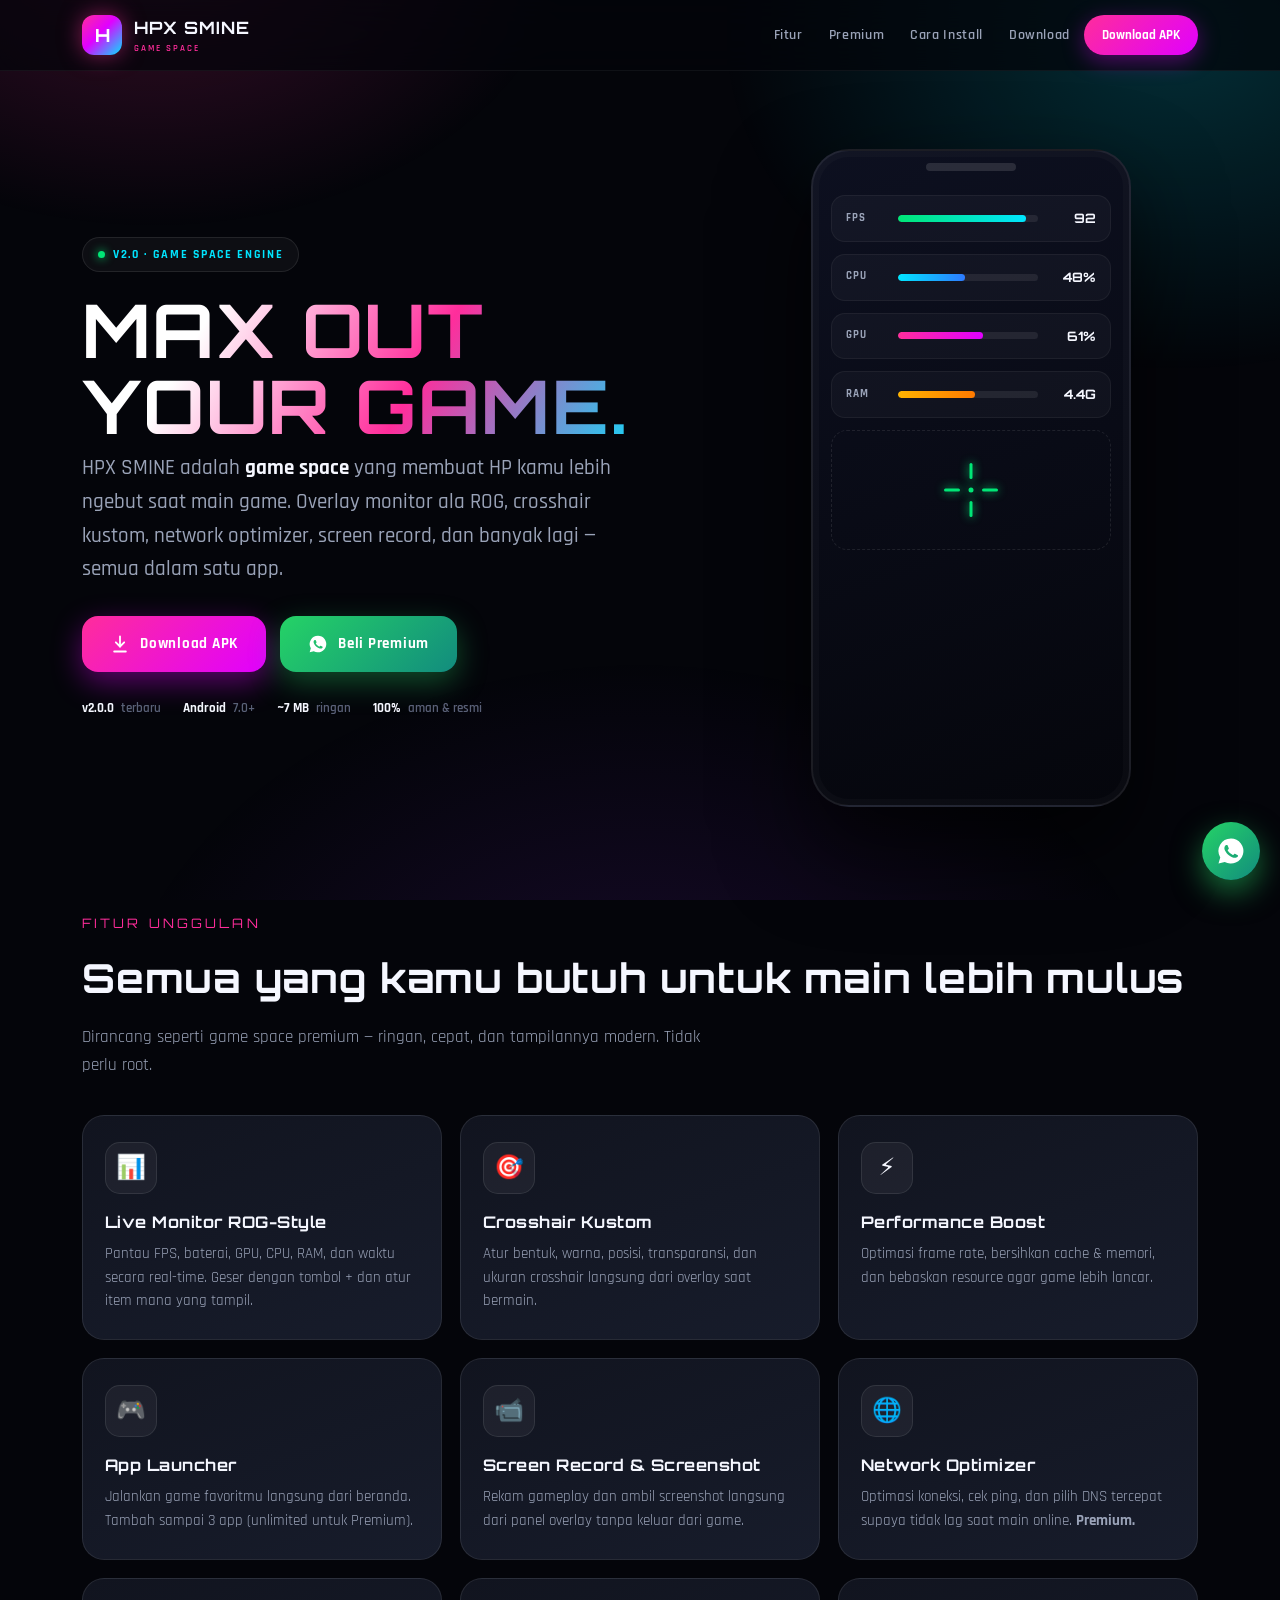
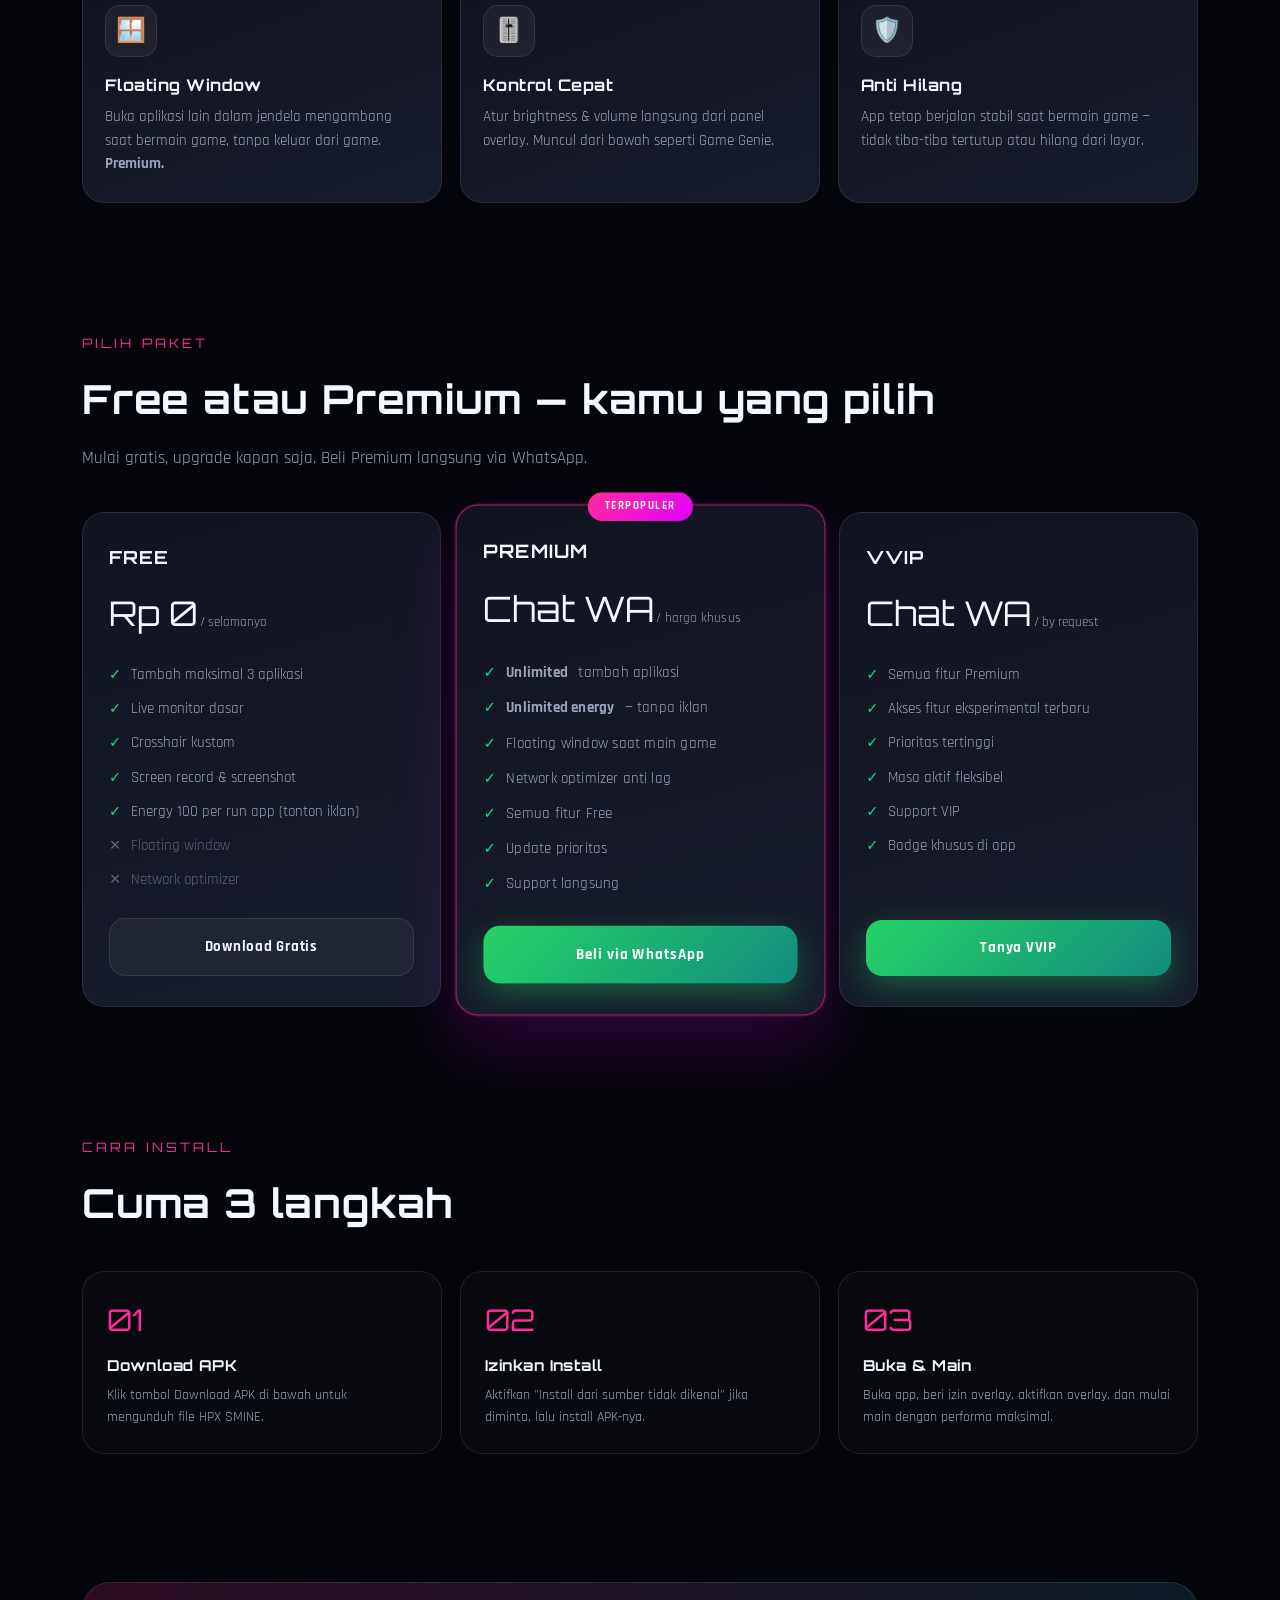
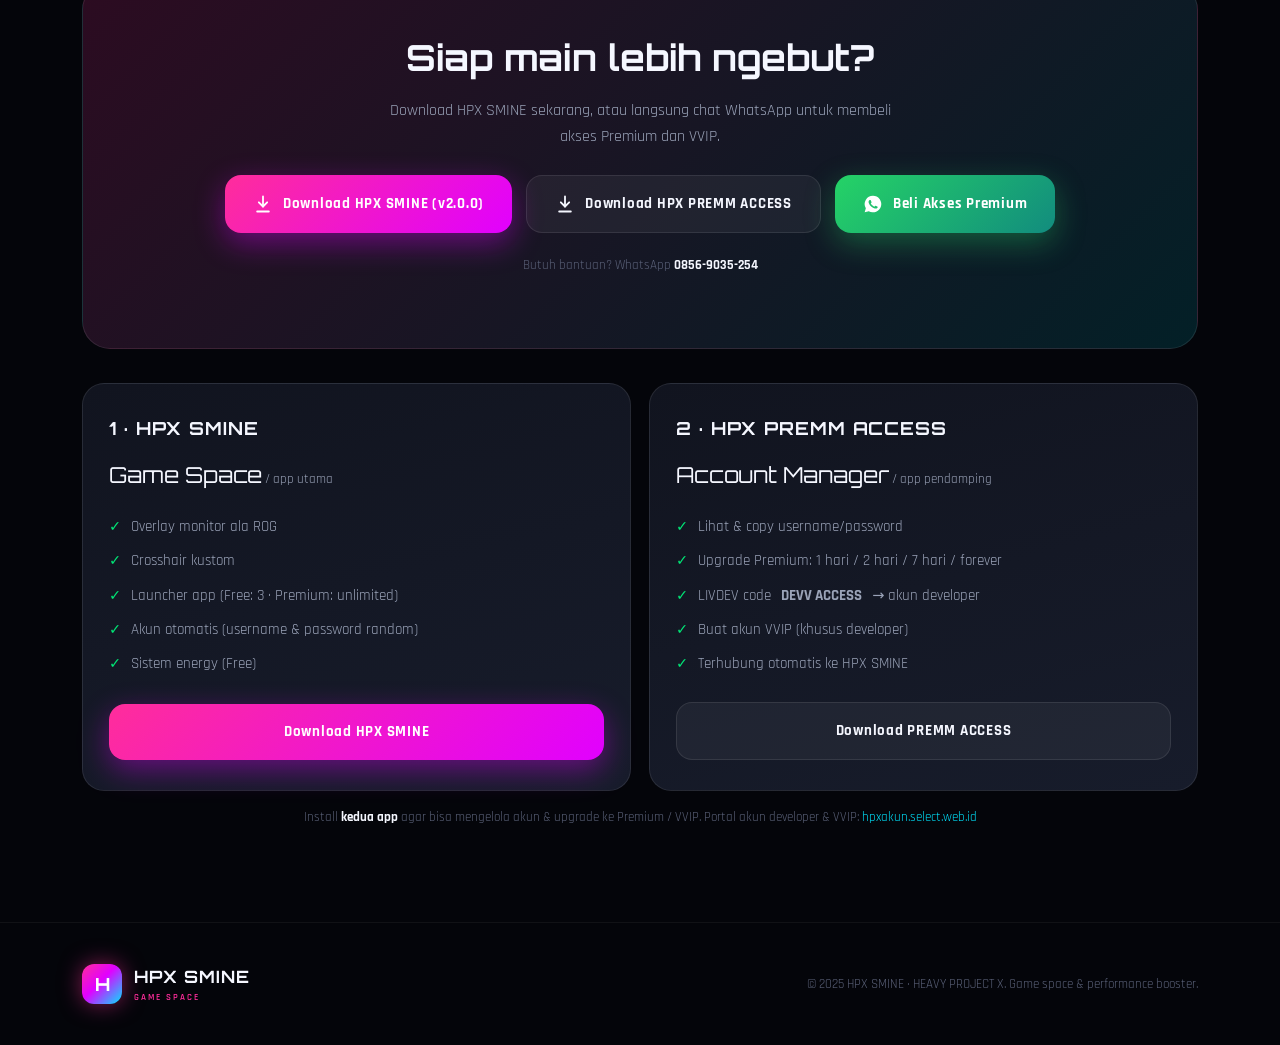
==== docs/index.html @ cde609ae "Add HPX SMINE v2.0.1 download page (docs for GitHub Pages)" ====
<!DOCTYPE html>
<html lang="id">
<head>
<meta charset="UTF-8" />
<meta name="viewport" content="width=device-width, initial-scale=1.0" />
<title>HPX SMINE — Game Space &amp; Performance Booster</title>
<meta name="description" content="HPX SMINE adalah game space untuk meningkatkan performa HP saat bermain game. Overlay monitor ROG-style, crosshair kustom, screen record, network optimizer." />
<link rel="preconnect" href="https://fonts.googleapis.com" />
<link rel="preconnect" href="https://fonts.gstatic.com" crossorigin />
<link href="https://fonts.googleapis.com/css2?family=Orbitron:wght@500;700;900&family=Rajdhani:wght@400;500;600;700&display=swap" rel="stylesheet" />
<link rel="stylesheet" href="style.css" />
<script src="https://sites.super.myninja.ai/_assets/ninja-daytona-script.js"></script>
</head>
<body>

<nav>
  <div class="nav-inner">
    <a class="brand" href="#top">
      <span class="logo">H</span>
      <span><b>HPX SMINE</b><small>GAME SPACE</small></span>
    </a>
    <div class="nav-links">
      <a href="#features">Fitur</a>
      <a href="#premium">Premium</a>
      <a href="#install">Cara Install</a>
      <a href="#download">Download</a>
    </div>
    <a class="nav-cta" href="#download">Download APK</a>
  </div>
</nav>

<header class="hero" id="top">
  <div class="wrap hero-grid">
    <div>
      <span class="pill"><span class="dot"></span> v2.0 &middot; Game Space Engine</span>
      <h1 class="title">MAX OUT<br/>YOUR GAME.</h1>
      <p class="subtitle">HPX SMINE adalah <b>game space</b> yang membuat HP kamu lebih ngebut saat main game. Overlay monitor ala ROG, crosshair kustom, network optimizer, screen record, dan banyak lagi — semua dalam satu app.</p>
      <div class="cta-row">
        <a class="btn btn-primary" href="#download">
          <svg viewBox="0 0 24 24" fill="none" stroke="currentColor" stroke-width="2.2" stroke-linecap="round" stroke-linejoin="round"><path d="M12 3v12"/><path d="m7 10 5 5 5-5"/><path d="M5 21h14"/></svg>
          Download APK
        </a>
        <a class="btn btn-wa" href="https://wa.me/628569035254?text=Halo%20saya%20mau%20beli%20akses%20Premium%20HPX%20SMINE" target="_blank" rel="noopener">
          <svg viewBox="0 0 24 24" fill="currentColor"><path d="M12 2a10 10 0 0 0-8.6 15.1L2 22l5-1.3A10 10 0 1 0 12 2Zm5.6 14.2c-.2.6-1.3 1.2-1.8 1.2-.5.1-1.1.1-1.7-.1-.4-.1-.9-.3-1.6-.6-2.8-1.2-4.6-4-4.7-4.2-.1-.2-1.1-1.5-1.1-2.8 0-1.3.7-2 .9-2.2.2-.3.5-.3.7-.3h.5c.2 0 .4 0 .6.5l.8 2c.1.2.1.3 0 .5l-.4.5-.3.3c-.1.1-.2.3-.1.5.2.3.8 1.3 1.7 2.1 1.2 1 2.1 1.4 2.4 1.5.2.1.4.1.5-.1l.6-.7c.2-.2.3-.2.5-.1l2 .9c.2.1.4.2.4.3.1.2.1.7-.1 1.3Z"/></svg>
          Beli Premium
        </a>
      </div>
      <div class="meta-row">
        <span><span class="k">v2.0.0</span> terbaru</span>
        <span><span class="k">Android</span> 7.0+</span>
        <span><span class="k">~7 MB</span> ringan</span>
        <span><span class="k">100%</span> aman &amp; resmi</span>
      </div>
    </div>

    <div class="phone">
      <div class="phone-screen">
        <div class="hud"><span class="lbl">FPS</span><span class="bar"><i style="width:92%;background:linear-gradient(90deg,#00e676,#00e5ff)"></i></span><span class="val">92</span></div>
        <div class="hud"><span class="lbl">CPU</span><span class="bar"><i style="width:48%;background:linear-gradient(90deg,#00e5ff,#2e7bff)"></i></span><span class="val">48%</span></div>
        <div class="hud"><span class="lbl">GPU</span><span class="bar"><i style="width:61%;background:linear-gradient(90deg,#ff2d9b,#e100ff)"></i></span><span class="val">61%</span></div>
        <div class="hud"><span class="lbl">RAM</span><span class="bar"><i style="width:55%;background:linear-gradient(90deg,#ffb300,#ff7a00)"></i></span><span class="val">4.4G</span></div>
        <div class="crosshair-box">
          <div class="crosshair">
            <span class="t"></span><span class="b"></span><span class="l"></span><span class="r"></span><span class="c"></span>
          </div>
        </div>
      </div>
    </div>
  </div>
</header>

<section id="features">
  <div class="wrap">
    <span class="eyebrow">Fitur Unggulan</span>
    <h2 class="head">Semua yang kamu butuh untuk main lebih mulus</h2>
    <p class="lead">Dirancang seperti game space premium — ringan, cepat, dan tampilannya modern. Tidak perlu root.</p>

    <div class="grid cols-3">
      <div class="card"><div class="ic">📊</div><h3>Live Monitor ROG-Style</h3><p>Pantau FPS, baterai, GPU, CPU, RAM, dan waktu secara real-time. Geser dengan tombol + dan atur item mana yang tampil.</p></div>
      <div class="card"><div class="ic">🎯</div><h3>Crosshair Kustom</h3><p>Atur bentuk, warna, posisi, transparansi, dan ukuran crosshair langsung dari overlay saat bermain.</p></div>
      <div class="card"><div class="ic">⚡</div><h3>Performance Boost</h3><p>Optimasi frame rate, bersihkan cache &amp; memori, dan bebaskan resource agar game lebih lancar.</p></div>
      <div class="card"><div class="ic">🎮</div><h3>App Launcher</h3><p>Jalankan game favoritmu langsung dari beranda. Tambah sampai 3 app (unlimited untuk Premium).</p></div>
      <div class="card"><div class="ic">📹</div><h3>Screen Record &amp; Screenshot</h3><p>Rekam gameplay dan ambil screenshot langsung dari panel overlay tanpa keluar dari game.</p></div>
      <div class="card"><div class="ic">🌐</div><h3>Network Optimizer</h3><p>Optimasi koneksi, cek ping, dan pilih DNS tercepat supaya tidak lag saat main online. <b>Premium.</b></p></div>
      <div class="card"><div class="ic">🪟</div><h3>Floating Window</h3><p>Buka aplikasi lain dalam jendela mengambang saat bermain game, tanpa keluar dari game. <b>Premium.</b></p></div>
      <div class="card"><div class="ic">🎚️</div><h3>Kontrol Cepat</h3><p>Atur brightness &amp; volume langsung dari panel overlay. Muncul dari bawah seperti Game Genie.</p></div>
      <div class="card"><div class="ic">🛡️</div><h3>Anti Hilang</h3><p>App tetap berjalan stabil saat bermain game — tidak tiba-tiba tertutup atau hilang dari layar.</p></div>
    </div>
  </div>
</section>

<section id="premium">
  <div class="wrap">
    <span class="eyebrow">Pilih Paket</span>
    <h2 class="head">Free atau Premium — kamu yang pilih</h2>
    <p class="lead">Mulai gratis, upgrade kapan saja. Beli Premium langsung via WhatsApp.</p>

    <div class="price-wrap">
      <div class="plan">
        <h3>FREE</h3>
        <div class="price">Rp 0<small> / selamanya</small></div>
        <ul>
          <li>Tambah maksimal 3 aplikasi</li>
          <li>Live monitor dasar</li>
          <li>Crosshair kustom</li>
          <li>Screen record &amp; screenshot</li>
          <li>Energy 100 per run app (tonton iklan)</li>
          <li class="no">Floating window</li>
          <li class="no">Network optimizer</li>
        </ul>
        <a class="btn btn-ghost" href="#download">Download Gratis</a>
      </div>

      <div class="plan featured">
        <span class="tag">Terpopuler</span>
        <h3>PREMIUM</h3>
        <div class="price">Chat WA<small> / harga khusus</small></div>
        <ul>
          <li><b>Unlimited</b> tambah aplikasi</li>
          <li><b>Unlimited energy</b> — tanpa iklan</li>
          <li>Floating window saat main game</li>
          <li>Network optimizer anti lag</li>
          <li>Semua fitur Free</li>
          <li>Update prioritas</li>
          <li>Support langsung</li>
        </ul>
        <a class="btn btn-wa" href="https://wa.me/628569035254?text=Halo%20saya%20mau%20beli%20akses%20Premium%20HPX%20SMINE" target="_blank" rel="noopener">Beli via WhatsApp</a>
      </div>

      <div class="plan">
        <h3>VVIP</h3>
        <div class="price">Chat WA<small> / by request</small></div>
        <ul>
          <li>Semua fitur Premium</li>
          <li>Akses fitur eksperimental terbaru</li>
          <li>Prioritas tertinggi</li>
          <li>Masa aktif fleksibel</li>
          <li>Support VIP</li>
          <li>Badge khusus di app</li>
        </ul>
        <a class="btn btn-wa" href="https://wa.me/628569035254?text=Halo%20saya%20mau%20tanya%20paket%20VVIP%20HPX%20SMINE" target="_blank" rel="noopener">Tanya VVIP</a>
      </div>
    </div>
  </div>
</section>

<section id="install">
  <div class="wrap">
    <span class="eyebrow">Cara Install</span>
    <h2 class="head">Cuma 3 langkah</h2>
    <div class="steps">
      <div class="step"><div class="n">01</div><h4>Download APK</h4><p>Klik tombol Download APK di bawah untuk mengunduh file HPX SMINE.</p></div>
      <div class="step"><div class="n">02</div><h4>Izinkan Install</h4><p>Aktifkan "Install dari sumber tidak dikenal" jika diminta, lalu install APK-nya.</p></div>
      <div class="step"><div class="n">03</div><h4>Buka &amp; Main</h4><p>Buka app, beri izin overlay, aktifkan overlay, dan mulai main dengan performa maksimal.</p></div>
    </div>
  </div>
</section>

<section id="download">
  <div class="wrap">
    <div class="band">
      <h2>Siap main lebih ngebut?</h2>
      <p>Download HPX SMINE sekarang, atau langsung chat WhatsApp untuk membeli akses Premium dan VVIP.</p>
      <div class="cta-row">
        <a class="btn btn-primary" href="HPX-SMINE-v2.0.0.apk" download>
          <svg viewBox="0 0 24 24" fill="none" stroke="currentColor" stroke-width="2.2" stroke-linecap="round" stroke-linejoin="round"><path d="M12 3v12"/><path d="m7 10 5 5 5-5"/><path d="M5 21h14"/></svg>
          Download HPX SMINE (v2.0.0)
        </a>
        <a class="btn btn-ghost" href="HPX-PREMM-ACCESS-v2.0.0.apk" download>
          <svg viewBox="0 0 24 24" fill="none" stroke="currentColor" stroke-width="2.2" stroke-linecap="round" stroke-linejoin="round"><path d="M12 3v12"/><path d="m7 10 5 5 5-5"/><path d="M5 21h14"/></svg>
          Download HPX PREMM ACCESS
        </a>
        <a class="btn btn-wa" href="https://wa.me/628569035254?text=Halo%20saya%20mau%20beli%20akses%20Premium%20HPX%20SMINE" target="_blank" rel="noopener">
          <svg viewBox="0 0 24 24" fill="currentColor"><path d="M12 2a10 10 0 0 0-8.6 15.1L2 22l5-1.3A10 10 0 1 0 12 2Zm5.6 14.2c-.2.6-1.3 1.2-1.8 1.2-.5.1-1.1.1-1.7-.1-.4-.1-.9-.3-1.6-.6-2.8-1.2-4.6-4-4.7-4.2-.1-.2-1.1-1.5-1.1-2.8 0-1.3.7-2 .9-2.2.2-.3.5-.3.7-.3h.5c.2 0 .4 0 .6.5l.8 2c.1.2.1.3 0 .5l-.4.5-.3.3c-.1.1-.2.3-.1.5.2.3.8 1.3 1.7 2.1 1.2 1 2.1 1.4 2.4 1.5.2.1.4.1.5-.1l.6-.7c.2-.2.3-.2.5-.1l2 .9c.2.1.4.2.4.3.1.2.1.7-.1 1.3Z"/></svg>
          Beli Akses Premium
        </a>
      </div>
      <p style="margin-top:22px;font-size:13px;color:var(--dim)">Butuh bantuan? WhatsApp <b style="color:var(--text)">0856-9035-254</b></p>
    </div>

    <!-- Dua app system -->
    <div class="duo" style="margin-top:34px;display:grid;grid-template-columns:1fr 1fr;gap:18px">
      <div class="plan">
        <h3>1 &middot; HPX SMINE</h3>
        <div class="price" style="font-size:22px">Game Space<small> / app utama</small></div>
        <ul>
          <li>Overlay monitor ala ROG</li>
          <li>Crosshair kustom</li>
          <li>Launcher app (Free: 3 &middot; Premium: unlimited)</li>
          <li>Akun otomatis (username &amp; password random)</li>
          <li>Sistem energy (Free)</li>
        </ul>
        <a class="btn btn-primary" href="HPX-SMINE-v2.0.0.apk" download>Download HPX SMINE</a>
      </div>
      <div class="plan">
        <h3>2 &middot; HPX PREMM ACCESS</h3>
        <div class="price" style="font-size:22px">Account Manager<small> / app pendamping</small></div>
        <ul>
          <li>Lihat &amp; copy username/password</li>
          <li>Upgrade Premium: 1 hari / 2 hari / 7 hari / forever</li>
          <li>LIVDEV code <b>DEVV ACCESS</b> &rarr; akun developer</li>
          <li>Buat akun VVIP (khusus developer)</li>
          <li>Terhubung otomatis ke HPX SMINE</li>
        </ul>
        <a class="btn btn-ghost" href="HPX-PREMM-ACCESS-v2.0.0.apk" download>Download PREMM ACCESS</a>
      </div>
    </div>
    <p style="margin-top:16px;font-size:13px;color:var(--dim);text-align:center">Install <b style="color:var(--text)">kedua app</b> agar bisa mengelola akun &amp; upgrade ke Premium / VVIP. Portal akun developer &amp; VVIP: <a href="https://hpxakun.select.web.id" style="color:var(--cyan)">hpxakun.select.web.id</a></p>
  </div>
</section>

<footer>
  <div class="wrap foot-inner">
    <a class="brand" href="#top"><span class="logo">H</span><span><b>HPX SMINE</b><small>GAME SPACE</small></span></a>
    <p>&copy; 2025 HPX SMINE &middot; HEAVY PROJECT X. Game space &amp; performance booster.</p>
  </div>
</footer>

<a class="wa-float" href="https://wa.me/628569035254?text=Halo%20saya%20mau%20beli%20akses%20Premium%20HPX%20SMINE" target="_blank" rel="noopener" aria-label="WhatsApp">
  <svg viewBox="0 0 24 24"><path d="M12 2a10 10 0 0 0-8.6 15.1L2 22l5-1.3A10 10 0 1 0 12 2Zm5.6 14.2c-.2.6-1.3 1.2-1.8 1.2-.5.1-1.1.1-1.7-.1-.4-.1-.9-.3-1.6-.6-2.8-1.2-4.6-4-4.7-4.2-.1-.2-1.1-1.5-1.1-2.8 0-1.3.7-2 .9-2.2.2-.3.5-.3.7-.3h.5c.2 0 .4 0 .6.5l.8 2c.1.2.1.3 0 .5l-.4.5-.3.3c-.1.1-.2.3-.1.5.2.3.8 1.3 1.7 2.1 1.2 1 2.1 1.4 2.4 1.5.2.1.4.1.5-.1l.6-.7c.2-.2.3-.2.5-.1l2 .9c.2.1.4.2.4.3.1.2.1.7-.1 1.3Z"/></svg>
</a>

</body>
</html>
---- docs/style.css ----
:root {
  --bg: #04050a;
  --bg-2: #0a0c14;
  --card: #11141f;
  --card-2: #171c2b;
  --stroke: rgba(255, 255, 255, 0.09);
  --stroke-soft: rgba(255, 255, 255, 0.05);
  --pink: #ff2d9b;
  --magenta: #e100ff;
  --cyan: #00e5ff;
  --blue: #2e7bff;
  --green: #00e676;
  --amber: #ffb300;
  --text: #f5f7ff;
  --muted: #9aa3b8;
  --dim: #5a6178;
  --radius: 22px;
  --maxw: 1160px;
  --font-display: "Orbitron", "Rajdhani", system-ui, sans-serif;
  --font-body: "Rajdhani", system-ui, -apple-system, "Segoe UI", sans-serif;
}

* { margin: 0; padding: 0; box-sizing: border-box; }

html { scroll-behavior: smooth; }

body {
  font-family: var(--font-body);
  background: var(--bg);
  color: var(--text);
  line-height: 1.6;
  overflow-x: hidden;
  -webkit-font-smoothing: antialiased;
}

body::before {
  content: "";
  position: fixed;
  inset: 0;
  background:
    radial-gradient(700px 500px at 12% -8%, rgba(255, 45, 155, 0.22), transparent 60%),
    radial-gradient(760px 560px at 92% 4%, rgba(0, 229, 255, 0.18), transparent 60%),
    radial-gradient(900px 700px at 50% 120%, rgba(138, 43, 226, 0.16), transparent 60%);
  pointer-events: none;
  z-index: 0;
}

a { color: inherit; text-decoration: none; }

.wrap { max-width: var(--maxw); margin: 0 auto; padding: 0 22px; position: relative; z-index: 2; }

/* ---------- Nav ---------- */
nav {
  position: sticky;
  top: 0;
  z-index: 50;
  backdrop-filter: blur(18px);
  background: rgba(4, 5, 10, 0.72);
  border-bottom: 1px solid var(--stroke-soft);
}
.nav-inner {
  max-width: var(--maxw);
  margin: 0 auto;
  padding: 14px 22px;
  display: flex;
  align-items: center;
  gap: 14px;
}
.brand { display: flex; align-items: center; gap: 12px; font-family: var(--font-display); }
.brand .logo {
  width: 40px; height: 40px; border-radius: 12px;
  background: linear-gradient(135deg, var(--pink), var(--magenta) 45%, var(--cyan));
  display: grid; place-items: center;
  font-size: 18px; font-weight: 800; color: #fff;
  box-shadow: 0 0 22px rgba(255, 45, 155, 0.5);
}
.brand b { font-size: 17px; letter-spacing: 0.06em; }
.brand small { display: block; font-size: 9px; letter-spacing: 0.22em; color: var(--pink); font-family: var(--font-body); font-weight: 600; }
.nav-links { margin-left: auto; display: flex; gap: 26px; font-weight: 600; letter-spacing: 0.04em; }
.nav-links a { color: var(--muted); font-size: 14px; transition: color .2s; }
.nav-links a:hover { color: var(--text); }
.nav-cta {
  padding: 10px 18px; border-radius: 999px; font-weight: 700; font-size: 13px;
  background: linear-gradient(135deg, var(--pink), var(--magenta));
  color: #fff; box-shadow: 0 6px 22px rgba(225, 0, 255, 0.35);
  transition: transform .2s, box-shadow .2s;
}
.nav-cta:hover { transform: translateY(-2px); box-shadow: 0 10px 28px rgba(225, 0, 255, 0.5); }

/* ---------- Hero ---------- */
.hero { padding: 78px 0 40px; position: relative; }
.hero-grid { display: grid; grid-template-columns: 1.15fr 0.85fr; gap: 46px; align-items: center; }
.pill {
  display: inline-flex; align-items: center; gap: 8px;
  padding: 7px 15px; border-radius: 999px; font-size: 12px; font-weight: 700;
  letter-spacing: 0.14em; text-transform: uppercase;
  border: 1px solid var(--stroke); background: rgba(255,255,255,0.04);
  color: var(--cyan);
}
.pill .dot { width: 7px; height: 7px; border-radius: 50%; background: var(--green); box-shadow: 0 0 10px var(--green); animation: pulse 1.6s infinite; }
@keyframes pulse { 0%,100%{opacity:1} 50%{opacity:.35} }

h1.title {
  font-family: var(--font-display);
  font-size: clamp(40px, 6.4vw, 74px);
  line-height: 1.02;
  letter-spacing: 0.02em;
  margin: 20px 0 8px;
  background: linear-gradient(120deg, #fff 20%, var(--pink) 55%, var(--cyan) 95%);
  -webkit-background-clip: text; background-clip: text; -webkit-text-fill-color: transparent;
}
.subtitle { font-size: clamp(17px, 2.2vw, 21px); color: var(--muted); max-width: 560px; margin-bottom: 30px; font-weight: 500; }
.subtitle b { color: var(--text); font-weight: 700; }

.cta-row { display: flex; flex-wrap: wrap; gap: 14px; }
.btn {
  display: inline-flex; align-items: center; gap: 10px;
  padding: 16px 28px; border-radius: 16px; font-weight: 800; font-size: 15px;
  letter-spacing: 0.05em; cursor: pointer; border: none; font-family: var(--font-body);
  transition: transform .18s, box-shadow .18s, filter .18s;
}
.btn svg { width: 20px; height: 20px; }
.btn-primary {
  background: linear-gradient(135deg, var(--pink), var(--magenta));
  color: #fff; box-shadow: 0 10px 30px rgba(225, 0, 255, 0.4);
}
.btn-primary:hover { transform: translateY(-3px); box-shadow: 0 16px 40px rgba(225, 0, 255, 0.55); }
.btn-wa {
  background: linear-gradient(135deg, #25d366, #128c7e);
  color: #fff; box-shadow: 0 10px 30px rgba(37, 211, 102, 0.35);
}
.btn-wa:hover { transform: translateY(-3px); box-shadow: 0 16px 40px rgba(37, 211, 102, 0.5); }
.btn-ghost { background: rgba(255,255,255,0.05); color: var(--text); border: 1px solid var(--stroke); }
.btn-ghost:hover { background: rgba(255,255,255,0.09); transform: translateY(-3px); }

.meta-row { display: flex; flex-wrap: wrap; gap: 22px; margin-top: 26px; color: var(--dim); font-size: 13px; font-weight: 600; }
.meta-row span { display: inline-flex; align-items: center; gap: 7px; }
.meta-row .k { color: var(--text); font-weight: 800; }

/* Phone mock */
.phone {
  width: 100%; max-width: 320px; margin: 0 auto; aspect-ratio: 9 / 18.5;
  border-radius: 38px; border: 2px solid var(--stroke);
  background: linear-gradient(160deg, #0d1020, #05060c);
  box-shadow: 0 40px 90px rgba(0,0,0,0.7), inset 0 0 0 6px rgba(255,255,255,0.02);
  padding: 18px; position: relative; overflow: hidden;
  animation: float 6s ease-in-out infinite;
}
@keyframes float { 0%,100%{transform:translateY(0)} 50%{transform:translateY(-14px)} }
.phone::before {
  content: ""; position: absolute; top: 12px; left: 50%; transform: translateX(-50%);
  width: 90px; height: 8px; border-radius: 999px; background: rgba(255,255,255,0.12);
}
.phone-screen { margin-top: 26px; display: flex; flex-direction: column; gap: 12px; }
.hud {
  border-radius: 14px; padding: 12px 14px; border: 1px solid var(--stroke-soft);
  background: rgba(255,255,255,0.03); display: flex; align-items: center; gap: 10px;
}
.hud .bar { flex: 1; height: 7px; border-radius: 999px; background: rgba(255,255,255,0.08); overflow: hidden; }
.hud .bar i { display: block; height: 100%; border-radius: 999px; }
.hud .lbl { font-size: 11px; letter-spacing: 0.12em; font-weight: 700; color: var(--muted); width: 42px; }
.hud .val { font-family: var(--font-display); font-size: 13px; font-weight: 700; width: 48px; text-align: right; }
.crosshair-box { flex: 1; border-radius: 16px; border: 1px dashed var(--stroke); display: grid; place-items: center; min-height: 120px; position: relative; }
.crosshair { width: 54px; height: 54px; position: relative; }
.crosshair span { position: absolute; background: var(--green); box-shadow: 0 0 10px var(--green); border-radius: 2px; }
.crosshair .t { width: 3px; height: 16px; top: 0; left: 50%; transform: translateX(-50%); }
.crosshair .b { width: 3px; height: 16px; bottom: 0; left: 50%; transform: translateX(-50%); }
.crosshair .l { height: 3px; width: 16px; left: 0; top: 50%; transform: translateY(-50%); }
.crosshair .r { height: 3px; width: 16px; right: 0; top: 50%; transform: translateY(-50%); }
.crosshair .c { width: 5px; height: 5px; border-radius: 50%; top: 50%; left: 50%; transform: translate(-50%,-50%); }

/* ---------- Sections ---------- */
section { padding: 64px 0; position: relative; }
.eyebrow { font-family: var(--font-display); font-size: 13px; letter-spacing: 0.24em; text-transform: uppercase; color: var(--pink); }
h2.head { font-family: var(--font-display); font-size: clamp(26px, 3.6vw, 40px); margin: 10px 0 14px; letter-spacing: 0.02em; }
.lead { color: var(--muted); max-width: 640px; font-size: 17px; }

.grid { display: grid; gap: 18px; margin-top: 36px; }
.grid.cols-3 { grid-template-columns: repeat(3, 1fr); }
.grid.cols-4 { grid-template-columns: repeat(4, 1fr); }

.card {
  background: linear-gradient(160deg, var(--card), var(--card-2));
  border: 1px solid var(--stroke); border-radius: var(--radius);
  padding: 26px 22px; transition: transform .22s, border-color .22s, box-shadow .22s;
  position: relative; overflow: hidden;
}
.card:hover { transform: translateY(-6px); border-color: rgba(255,45,155,0.4); box-shadow: 0 24px 50px rgba(0,0,0,0.5); }
.card .ic {
  width: 52px; height: 52px; border-radius: 15px; display: grid; place-items: center; margin-bottom: 16px;
  background: rgba(255,255,255,0.05); border: 1px solid var(--stroke); font-size: 24px;
}
.card h3 { font-family: var(--font-display); font-size: 16px; letter-spacing: 0.03em; margin-bottom: 8px; }
.card p { color: var(--muted); font-size: 14.5px; }

/* ---------- Pricing ---------- */
.price-wrap { display: grid; grid-template-columns: repeat(3, 1fr); gap: 20px; margin-top: 40px; }
.plan {
  border-radius: var(--radius); padding: 30px 26px; border: 1px solid var(--stroke);
  background: linear-gradient(165deg, var(--card), var(--card-2)); position: relative;
  display: flex; flex-direction: column;
}
.plan.featured {
  border-color: rgba(255,45,155,0.55);
  box-shadow: 0 0 0 1px rgba(255,45,155,0.25), 0 30px 60px rgba(225,0,255,0.18);
  transform: scale(1.03);
}
.plan .tag {
  position: absolute; top: -13px; left: 50%; transform: translateX(-50%);
  padding: 5px 16px; border-radius: 999px; font-size: 11px; font-weight: 800; letter-spacing: 0.12em;
  background: linear-gradient(135deg, var(--pink), var(--magenta)); color: #fff; text-transform: uppercase;
}
.plan h3 { font-family: var(--font-display); font-size: 18px; letter-spacing: 0.05em; }
.plan .price { font-family: var(--font-display); font-size: 34px; margin: 14px 0 4px; }
.plan .price small { font-size: 13px; color: var(--muted); font-family: var(--font-body); }
.plan ul { list-style: none; margin: 20px 0 26px; display: flex; flex-direction: column; gap: 11px; }
.plan li { display: flex; gap: 10px; align-items: flex-start; font-size: 14.5px; color: var(--muted); }
.plan li::before { content: "✓"; color: var(--green); font-weight: 800; }
.plan li.no { color: var(--dim); }
.plan li.no::before { content: "✕"; color: var(--dim); }
.plan .btn { width: 100%; justify-content: center; margin-top: auto; }

/* ---------- Steps ---------- */
.steps { display: grid; grid-template-columns: repeat(3, 1fr); gap: 18px; margin-top: 36px; }
.step { padding: 24px; border-radius: var(--radius); border: 1px solid var(--stroke); background: rgba(255,255,255,0.02); }
.step .n { font-family: var(--font-display); font-size: 30px; color: var(--pink); }
.step h4 { font-family: var(--font-display); font-size: 15px; margin: 10px 0 6px; letter-spacing: 0.03em; }
.step p { color: var(--muted); font-size: 14px; }

/* ---------- Download band ---------- */
.band {
  border-radius: 28px; padding: 46px 40px; text-align: center;
  background: linear-gradient(135deg, rgba(255,45,155,0.16), rgba(0,229,255,0.12));
  border: 1px solid var(--stroke);
}
.band h2 { font-family: var(--font-display); font-size: clamp(24px, 3.4vw, 36px); }
.band p { color: var(--muted); margin: 12px auto 26px; max-width: 520px; }
.band .cta-row { justify-content: center; }

/* ---------- Footer ---------- */
footer { border-top: 1px solid var(--stroke-soft); padding: 40px 0; margin-top: 30px; }
.foot-inner { display: flex; flex-wrap: wrap; gap: 20px; align-items: center; justify-content: space-between; }
footer p { color: var(--dim); font-size: 13px; }
.wa-float {
  position: fixed; right: 20px; bottom: 20px; z-index: 60;
  width: 58px; height: 58px; border-radius: 50%;
  background: linear-gradient(135deg, #25d366, #128c7e);
  display: grid; place-items: center; box-shadow: 0 12px 30px rgba(37,211,102,0.5);
  animation: float 5s ease-in-out infinite;
}
.wa-float svg { width: 30px; height: 30px; fill: #fff; }

@media (max-width: 940px) {
  .hero-grid { grid-template-columns: 1fr; }
  .phone { display: none; }
  .grid.cols-3, .grid.cols-4, .price-wrap, .steps { grid-template-columns: 1fr 1fr; }
  .nav-links { display: none; }
}
@media (max-width: 600px) {
  .grid.cols-3, .grid.cols-4, .price-wrap, .steps { grid-template-columns: 1fr; }
  .plan.featured { transform: none; }
  .band { padding: 34px 22px; }
}
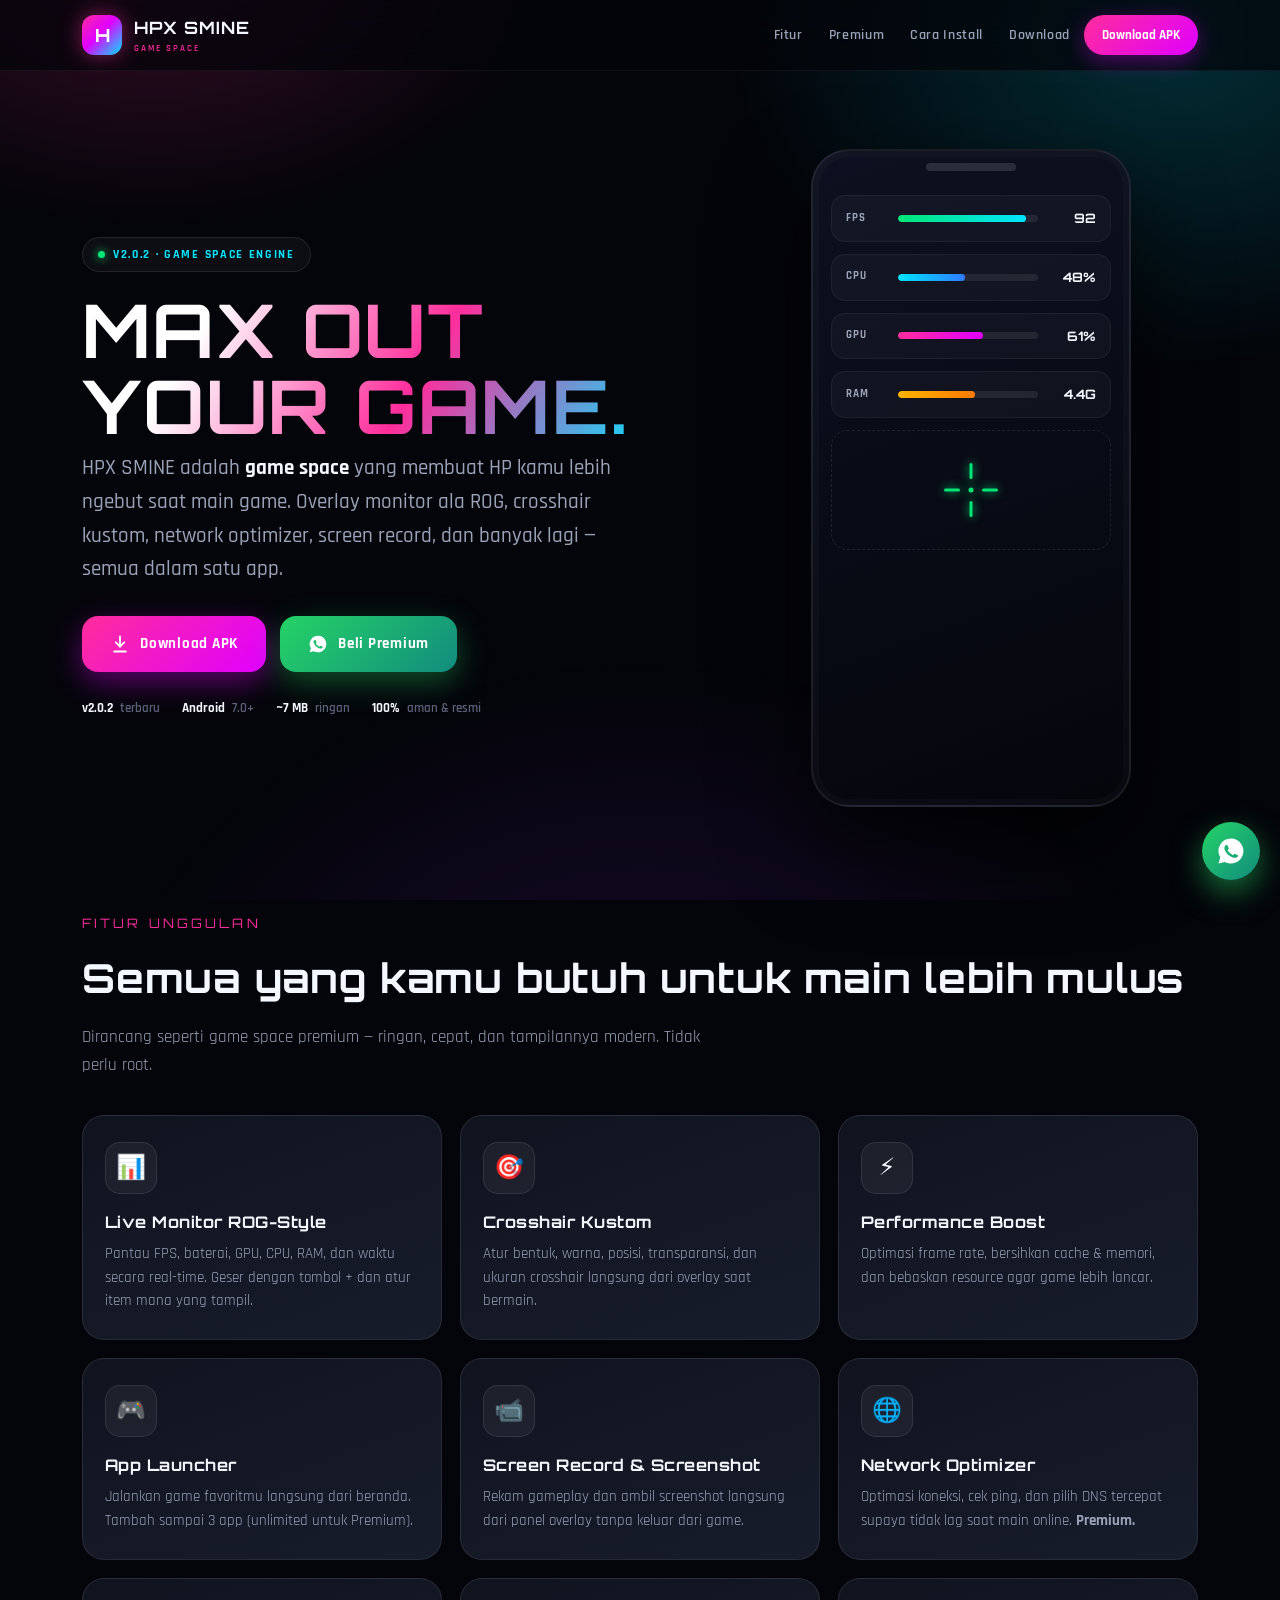
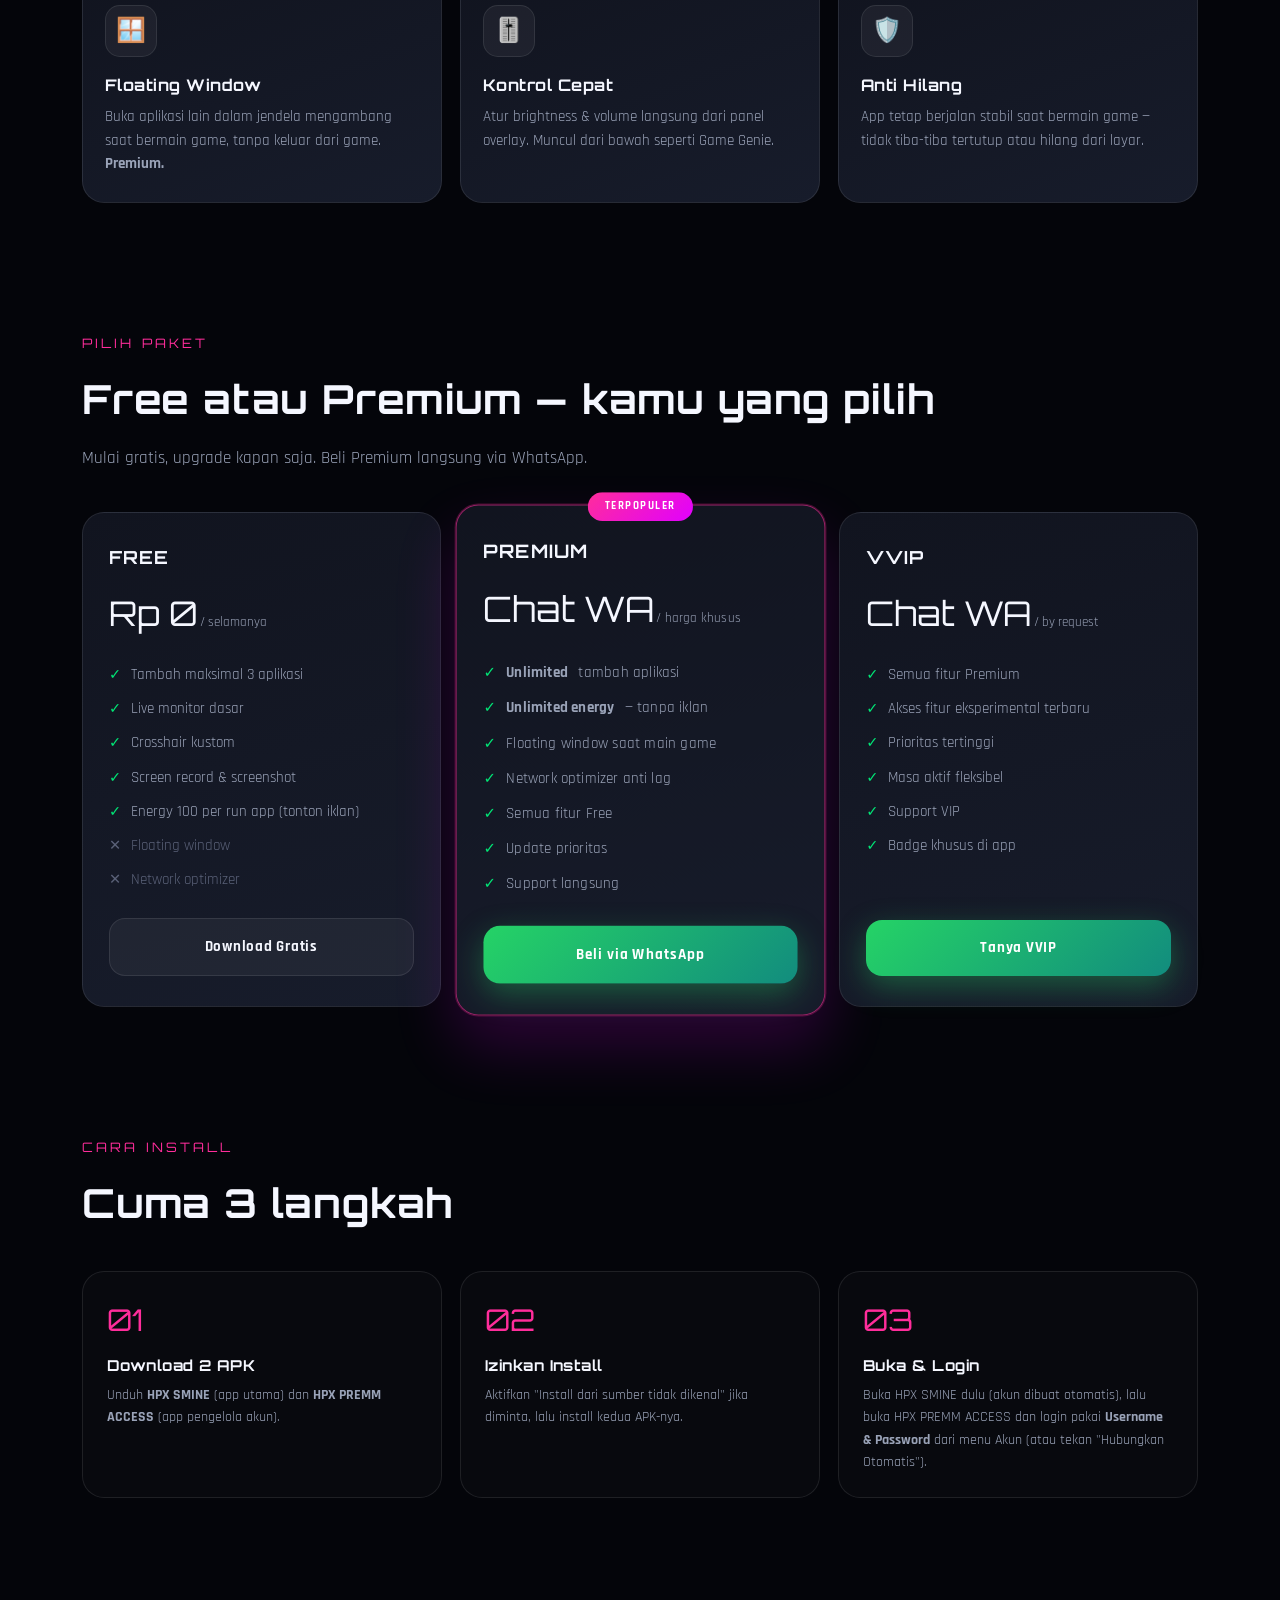
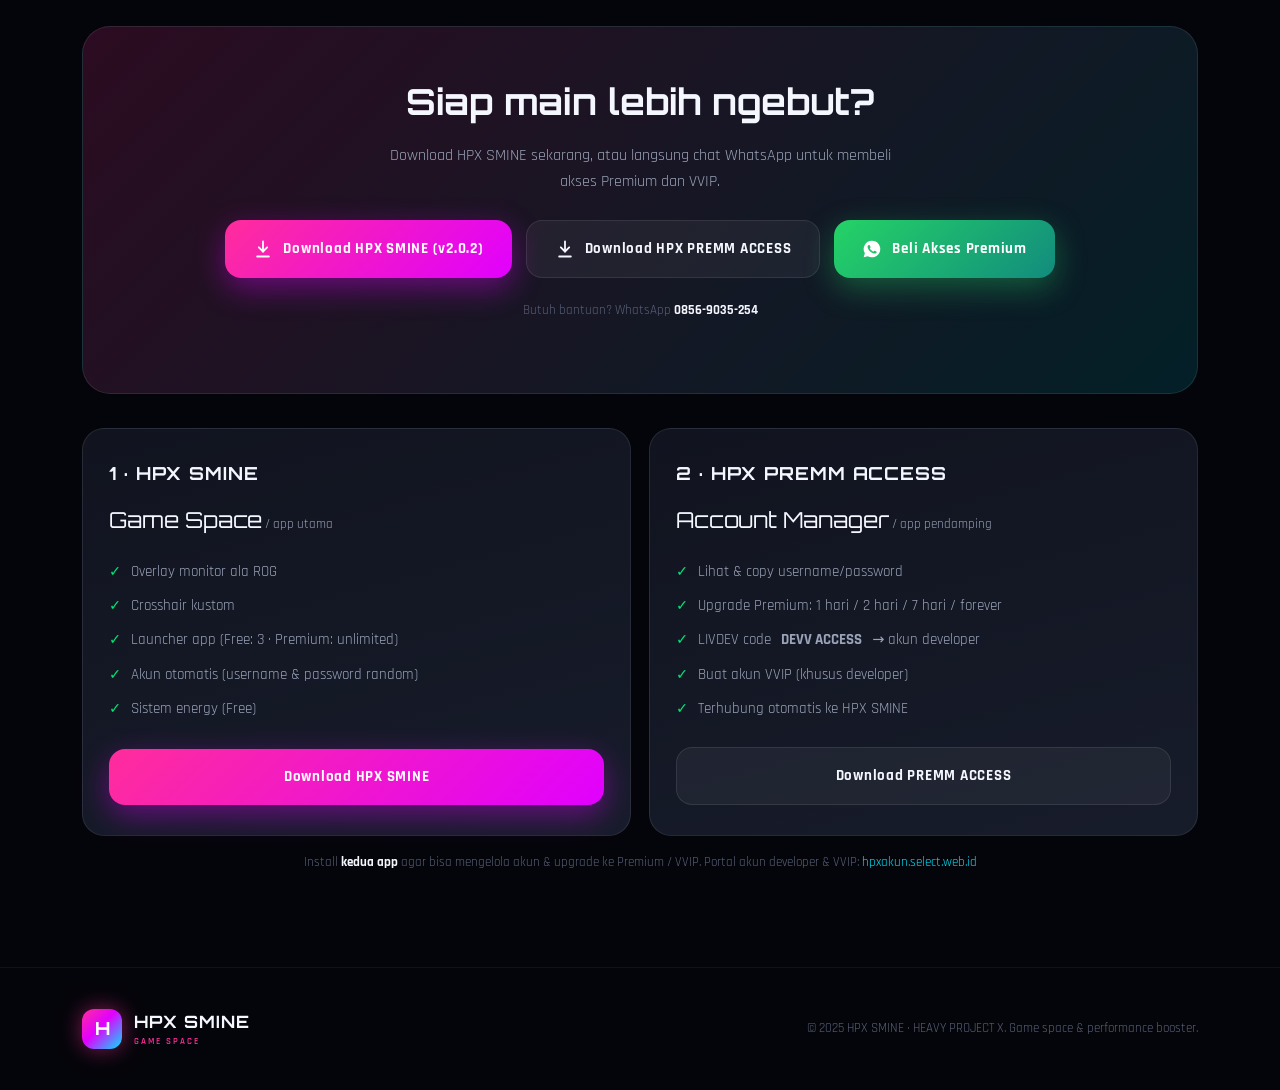
==== commit f61046c7: "HPX SMINE v2.0.2: fix launch crash (SplashActivity splashRing ClassCastException) + update download " ====
--- a/docs/index.html
+++ b/docs/index.html
@@ -32,7 +32,7 @@
 <header class="hero" id="top">
   <div class="wrap hero-grid">
     <div>
-      <span class="pill"><span class="dot"></span> v2.0 &middot; Game Space Engine</span>
+      <span class="pill"><span class="dot"></span> v2.0.2 &middot; Game Space Engine</span>
       <h1 class="title">MAX OUT<br/>YOUR GAME.</h1>
       <p class="subtitle">HPX SMINE adalah <b>game space</b> yang membuat HP kamu lebih ngebut saat main game. Overlay monitor ala ROG, crosshair kustom, network optimizer, screen record, dan banyak lagi — semua dalam satu app.</p>
       <div class="cta-row">
@@ -46,7 +46,7 @@
         </a>
       </div>
       <div class="meta-row">
-        <span><span class="k">v2.0.0</span> terbaru</span>
+        <span><span class="k">v2.0.2</span> terbaru</span>
         <span><span class="k">Android</span> 7.0+</span>
         <span><span class="k">~7 MB</span> ringan</span>
         <span><span class="k">100%</span> aman &amp; resmi</span>
@@ -149,9 +149,9 @@
     <span class="eyebrow">Cara Install</span>
     <h2 class="head">Cuma 3 langkah</h2>
     <div class="steps">
-      <div class="step"><div class="n">01</div><h4>Download APK</h4><p>Klik tombol Download APK di bawah untuk mengunduh file HPX SMINE.</p></div>
-      <div class="step"><div class="n">02</div><h4>Izinkan Install</h4><p>Aktifkan "Install dari sumber tidak dikenal" jika diminta, lalu install APK-nya.</p></div>
-      <div class="step"><div class="n">03</div><h4>Buka &amp; Main</h4><p>Buka app, beri izin overlay, aktifkan overlay, dan mulai main dengan performa maksimal.</p></div>
+      <div class="step"><div class="n">01</div><h4>Download 2 APK</h4><p>Unduh <b>HPX SMINE</b> (app utama) dan <b>HPX PREMM ACCESS</b> (app pengelola akun).</p></div>
+      <div class="step"><div class="n">02</div><h4>Izinkan Install</h4><p>Aktifkan "Install dari sumber tidak dikenal" jika diminta, lalu install kedua APK-nya.</p></div>
+      <div class="step"><div class="n">03</div><h4>Buka &amp; Login</h4><p>Buka HPX SMINE dulu (akun dibuat otomatis), lalu buka HPX PREMM ACCESS dan login pakai <b>Username &amp; Password</b> dari menu Akun (atau tekan "Hubungkan Otomatis").</p></div>
     </div>
   </div>
 </section>
@@ -162,11 +162,11 @@
       <h2>Siap main lebih ngebut?</h2>
       <p>Download HPX SMINE sekarang, atau langsung chat WhatsApp untuk membeli akses Premium dan VVIP.</p>
       <div class="cta-row">
-        <a class="btn btn-primary" href="HPX-SMINE-v2.0.0.apk" download>
+        <a class="btn btn-primary" href="https://github.com/groo65599-cyber/HEAVYy_PROJECT-X/releases/download/v2.0.2/HPX-SMINE-v2.0.2.apk" download>
           <svg viewBox="0 0 24 24" fill="none" stroke="currentColor" stroke-width="2.2" stroke-linecap="round" stroke-linejoin="round"><path d="M12 3v12"/><path d="m7 10 5 5 5-5"/><path d="M5 21h14"/></svg>
-          Download HPX SMINE (v2.0.0)
-        </a>
-        <a class="btn btn-ghost" href="HPX-PREMM-ACCESS-v2.0.0.apk" download>
+          Download HPX SMINE (v2.0.2)
+        </a>
+        <a class="btn btn-ghost" href="https://github.com/groo65599-cyber/HEAVYy_PROJECT-X/releases/download/v2.0.2/HPX-PREMM-ACCESS-v2.0.2.apk" download>
           <svg viewBox="0 0 24 24" fill="none" stroke="currentColor" stroke-width="2.2" stroke-linecap="round" stroke-linejoin="round"><path d="M12 3v12"/><path d="m7 10 5 5 5-5"/><path d="M5 21h14"/></svg>
           Download HPX PREMM ACCESS
         </a>
@@ -190,7 +190,7 @@
           <li>Akun otomatis (username &amp; password random)</li>
           <li>Sistem energy (Free)</li>
         </ul>
-        <a class="btn btn-primary" href="HPX-SMINE-v2.0.0.apk" download>Download HPX SMINE</a>
+        <a class="btn btn-primary" href="https://github.com/groo65599-cyber/HEAVYy_PROJECT-X/releases/download/v2.0.2/HPX-SMINE-v2.0.2.apk" download>Download HPX SMINE</a>
       </div>
       <div class="plan">
         <h3>2 &middot; HPX PREMM ACCESS</h3>
@@ -202,7 +202,7 @@
           <li>Buat akun VVIP (khusus developer)</li>
           <li>Terhubung otomatis ke HPX SMINE</li>
         </ul>
-        <a class="btn btn-ghost" href="HPX-PREMM-ACCESS-v2.0.0.apk" download>Download PREMM ACCESS</a>
+        <a class="btn btn-ghost" href="https://github.com/groo65599-cyber/HEAVYy_PROJECT-X/releases/download/v2.0.2/HPX-PREMM-ACCESS-v2.0.2.apk" download>Download PREMM ACCESS</a>
       </div>
     </div>
     <p style="margin-top:16px;font-size:13px;color:var(--dim);text-align:center">Install <b style="color:var(--text)">kedua app</b> agar bisa mengelola akun &amp; upgrade ke Premium / VVIP. Portal akun developer &amp; VVIP: <a href="https://hpxakun.select.web.id" style="color:var(--cyan)">hpxakun.select.web.id</a></p>
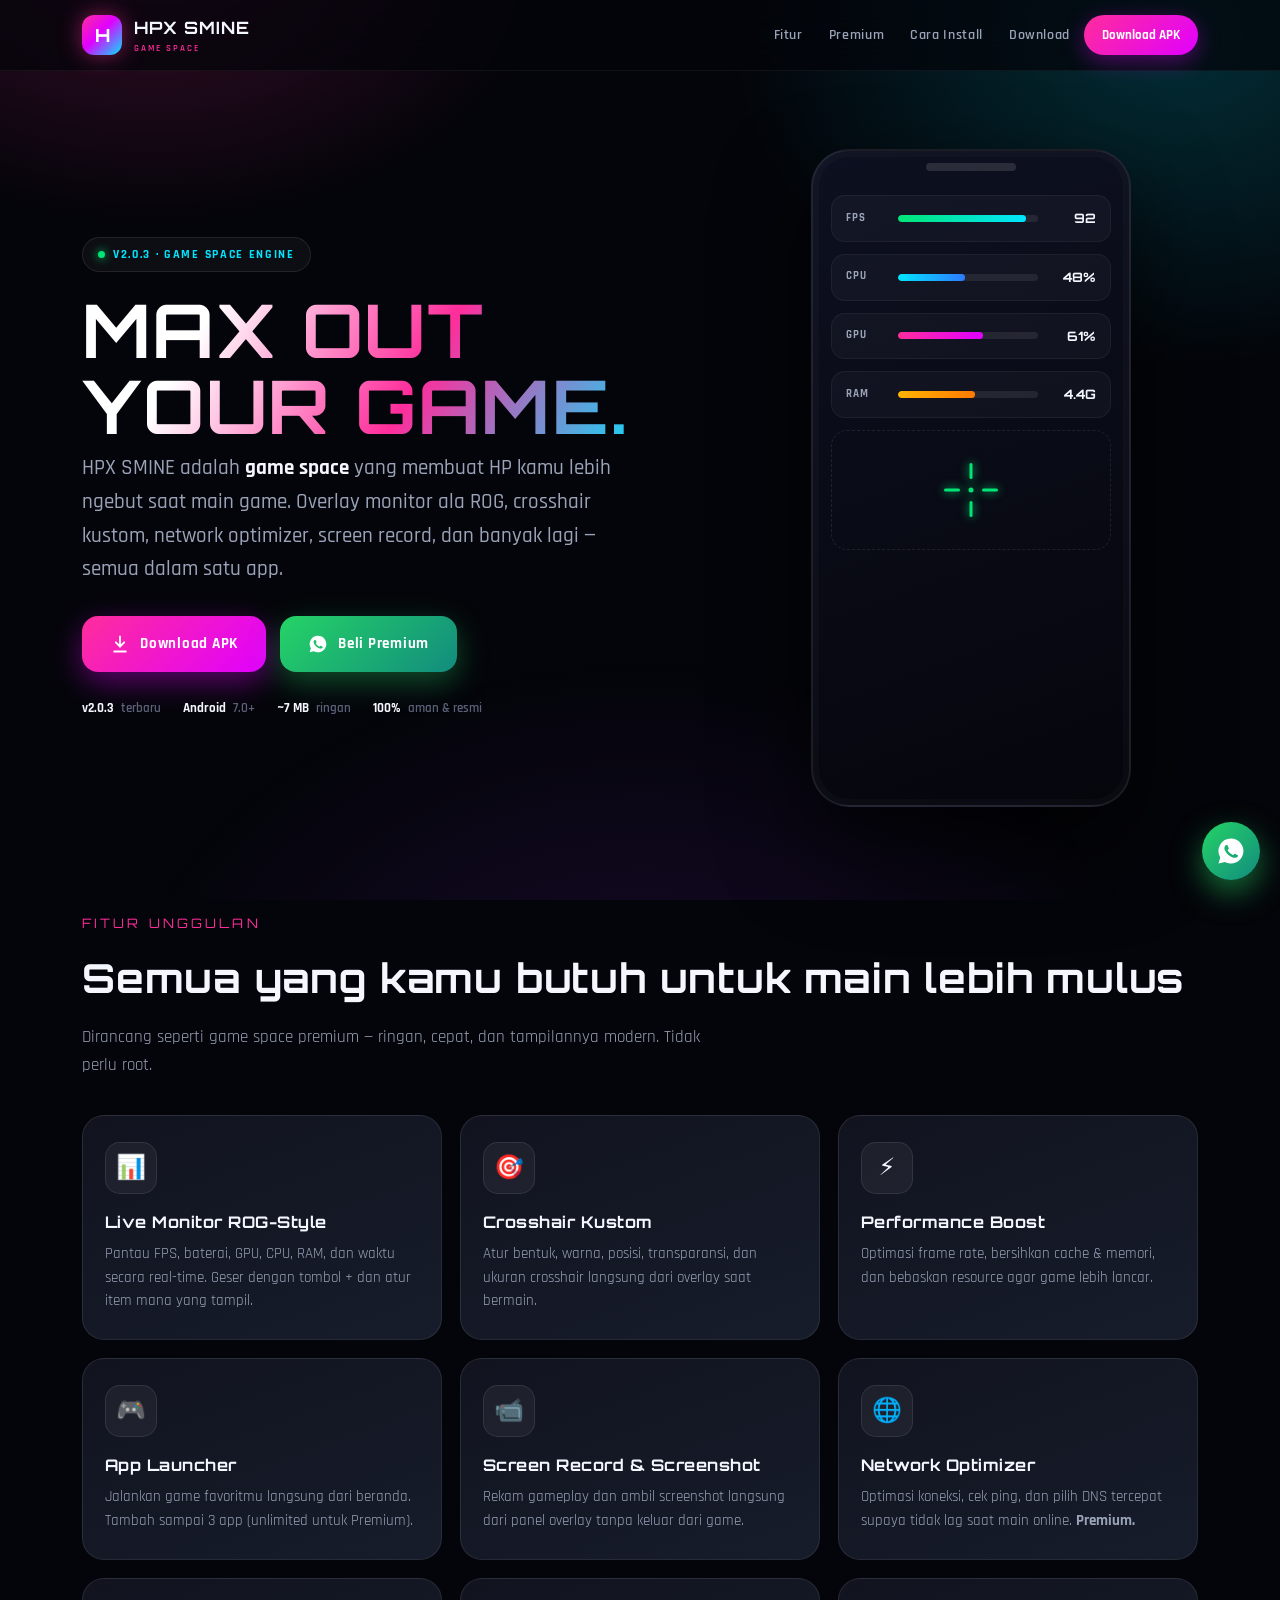
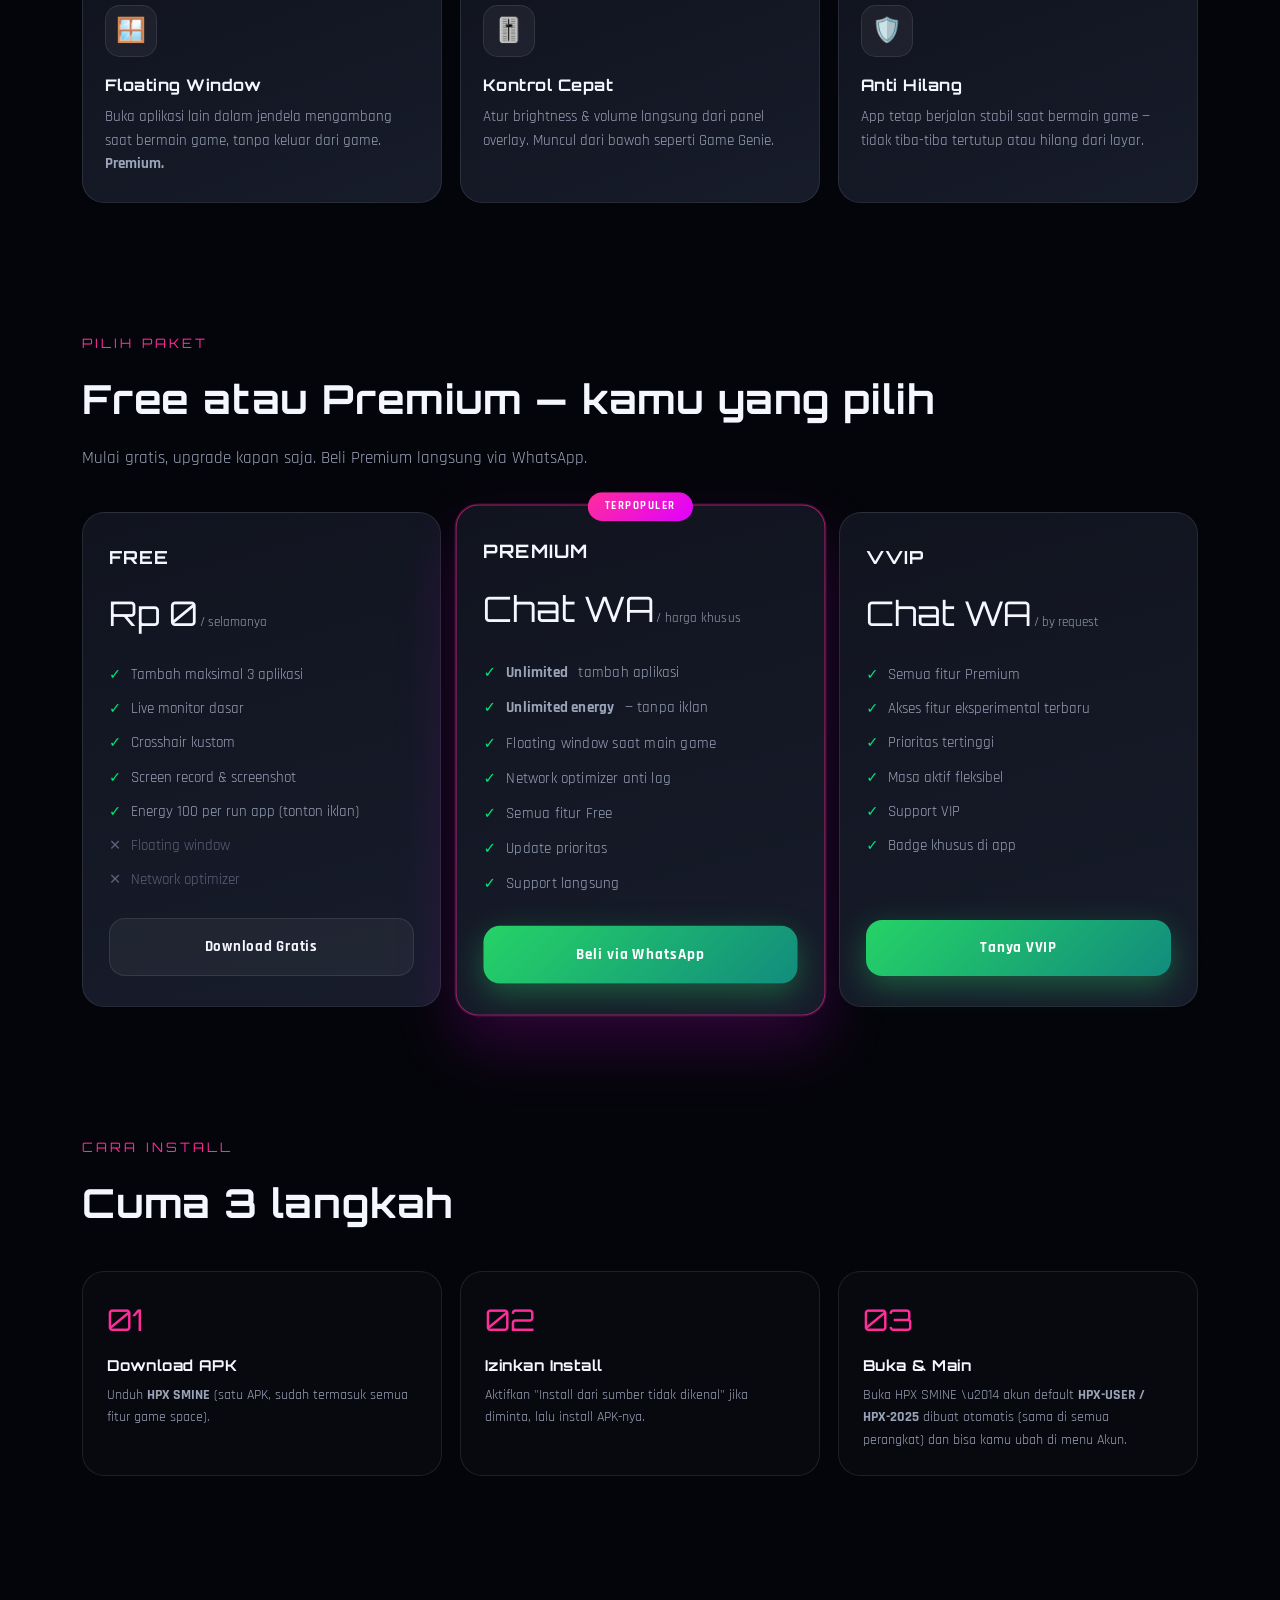
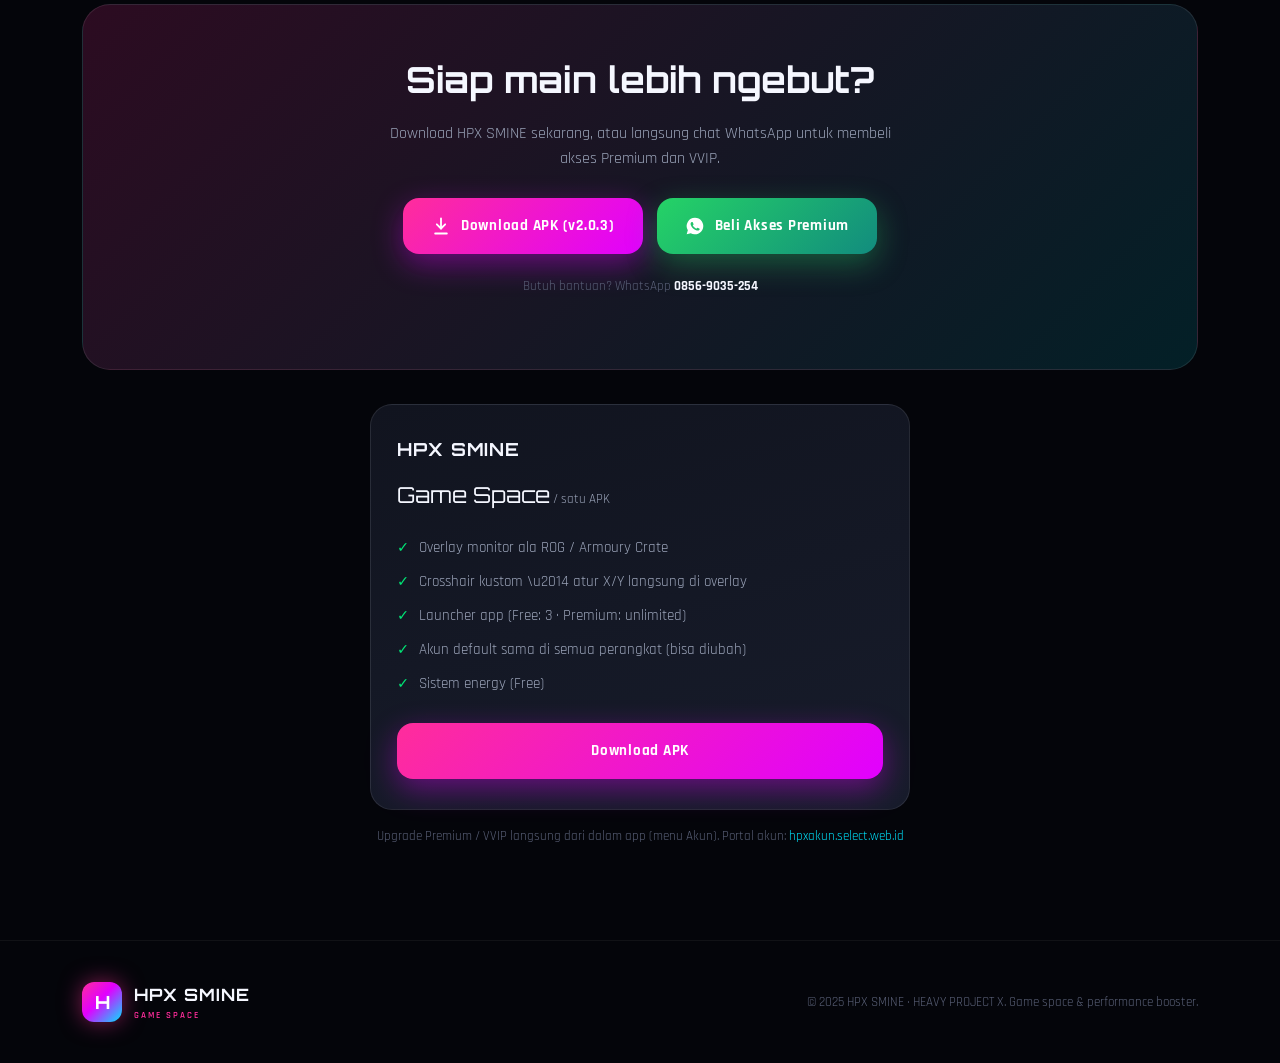
==== commit a28fd4fc: "HPX SMINE v2.0.3: overlay ROG redesign (no touch-block, crosshair/monitor sub-panels), fixed shared " ====
--- a/docs/index.html
+++ b/docs/index.html
@@ -32,7 +32,7 @@
 <header class="hero" id="top">
   <div class="wrap hero-grid">
     <div>
-      <span class="pill"><span class="dot"></span> v2.0.2 &middot; Game Space Engine</span>
+      <span class="pill"><span class="dot"></span> v2.0.3 &middot; Game Space Engine</span>
       <h1 class="title">MAX OUT<br/>YOUR GAME.</h1>
       <p class="subtitle">HPX SMINE adalah <b>game space</b> yang membuat HP kamu lebih ngebut saat main game. Overlay monitor ala ROG, crosshair kustom, network optimizer, screen record, dan banyak lagi — semua dalam satu app.</p>
       <div class="cta-row">
@@ -46,7 +46,7 @@
         </a>
       </div>
       <div class="meta-row">
-        <span><span class="k">v2.0.2</span> terbaru</span>
+        <span><span class="k">v2.0.3</span> terbaru</span>
         <span><span class="k">Android</span> 7.0+</span>
         <span><span class="k">~7 MB</span> ringan</span>
         <span><span class="k">100%</span> aman &amp; resmi</span>
@@ -149,9 +149,9 @@
     <span class="eyebrow">Cara Install</span>
     <h2 class="head">Cuma 3 langkah</h2>
     <div class="steps">
-      <div class="step"><div class="n">01</div><h4>Download 2 APK</h4><p>Unduh <b>HPX SMINE</b> (app utama) dan <b>HPX PREMM ACCESS</b> (app pengelola akun).</p></div>
-      <div class="step"><div class="n">02</div><h4>Izinkan Install</h4><p>Aktifkan "Install dari sumber tidak dikenal" jika diminta, lalu install kedua APK-nya.</p></div>
-      <div class="step"><div class="n">03</div><h4>Buka &amp; Login</h4><p>Buka HPX SMINE dulu (akun dibuat otomatis), lalu buka HPX PREMM ACCESS dan login pakai <b>Username &amp; Password</b> dari menu Akun (atau tekan "Hubungkan Otomatis").</p></div>
+      <div class="step"><div class="n">01</div><h4>Download APK</h4><p>Unduh <b>HPX SMINE</b> (satu APK, sudah termasuk semua fitur game space).</p></div>
+      <div class="step"><div class="n">02</div><h4>Izinkan Install</h4><p>Aktifkan "Install dari sumber tidak dikenal" jika diminta, lalu install APK-nya.</p></div>
+      <div class="step"><div class="n">03</div><h4>Buka &amp; Main</h4><p>Buka HPX SMINE \u2014 akun default <b>HPX-USER / HPX-2025</b> dibuat otomatis (sama di semua perangkat) dan bisa kamu ubah di menu Akun.</p></div>
     </div>
   </div>
 </section>
@@ -162,13 +162,9 @@
       <h2>Siap main lebih ngebut?</h2>
       <p>Download HPX SMINE sekarang, atau langsung chat WhatsApp untuk membeli akses Premium dan VVIP.</p>
       <div class="cta-row">
-        <a class="btn btn-primary" href="https://github.com/groo65599-cyber/HEAVYy_PROJECT-X/releases/download/v2.0.2/HPX-SMINE-v2.0.2.apk" download>
+        <a class="btn btn-primary" href="https://github.com/groo65599-cyber/HEAVYy_PROJECT-X/releases/download/v2.0.3/HPX-SMINE-v2.0.3.apk" download>
           <svg viewBox="0 0 24 24" fill="none" stroke="currentColor" stroke-width="2.2" stroke-linecap="round" stroke-linejoin="round"><path d="M12 3v12"/><path d="m7 10 5 5 5-5"/><path d="M5 21h14"/></svg>
-          Download HPX SMINE (v2.0.2)
-        </a>
-        <a class="btn btn-ghost" href="https://github.com/groo65599-cyber/HEAVYy_PROJECT-X/releases/download/v2.0.2/HPX-PREMM-ACCESS-v2.0.2.apk" download>
-          <svg viewBox="0 0 24 24" fill="none" stroke="currentColor" stroke-width="2.2" stroke-linecap="round" stroke-linejoin="round"><path d="M12 3v12"/><path d="m7 10 5 5 5-5"/><path d="M5 21h14"/></svg>
-          Download HPX PREMM ACCESS
+          Download APK (v2.0.3)
         </a>
         <a class="btn btn-wa" href="https://wa.me/628569035254?text=Halo%20saya%20mau%20beli%20akses%20Premium%20HPX%20SMINE" target="_blank" rel="noopener">
           <svg viewBox="0 0 24 24" fill="currentColor"><path d="M12 2a10 10 0 0 0-8.6 15.1L2 22l5-1.3A10 10 0 1 0 12 2Zm5.6 14.2c-.2.6-1.3 1.2-1.8 1.2-.5.1-1.1.1-1.7-.1-.4-.1-.9-.3-1.6-.6-2.8-1.2-4.6-4-4.7-4.2-.1-.2-1.1-1.5-1.1-2.8 0-1.3.7-2 .9-2.2.2-.3.5-.3.7-.3h.5c.2 0 .4 0 .6.5l.8 2c.1.2.1.3 0 .5l-.4.5-.3.3c-.1.1-.2.3-.1.5.2.3.8 1.3 1.7 2.1 1.2 1 2.1 1.4 2.4 1.5.2.1.4.1.5-.1l.6-.7c.2-.2.3-.2.5-.1l2 .9c.2.1.4.2.4.3.1.2.1.7-.1 1.3Z"/></svg>
@@ -178,34 +174,20 @@
       <p style="margin-top:22px;font-size:13px;color:var(--dim)">Butuh bantuan? WhatsApp <b style="color:var(--text)">0856-9035-254</b></p>
     </div>
 
-    <!-- Dua app system -->
-    <div class="duo" style="margin-top:34px;display:grid;grid-template-columns:1fr 1fr;gap:18px">
-      <div class="plan">
-        <h3>1 &middot; HPX SMINE</h3>
-        <div class="price" style="font-size:22px">Game Space<small> / app utama</small></div>
-        <ul>
-          <li>Overlay monitor ala ROG</li>
-          <li>Crosshair kustom</li>
-          <li>Launcher app (Free: 3 &middot; Premium: unlimited)</li>
-          <li>Akun otomatis (username &amp; password random)</li>
-          <li>Sistem energy (Free)</li>
-        </ul>
-        <a class="btn btn-primary" href="https://github.com/groo65599-cyber/HEAVYy_PROJECT-X/releases/download/v2.0.2/HPX-SMINE-v2.0.2.apk" download>Download HPX SMINE</a>
-      </div>
-      <div class="plan">
-        <h3>2 &middot; HPX PREMM ACCESS</h3>
-        <div class="price" style="font-size:22px">Account Manager<small> / app pendamping</small></div>
-        <ul>
-          <li>Lihat &amp; copy username/password</li>
-          <li>Upgrade Premium: 1 hari / 2 hari / 7 hari / forever</li>
-          <li>LIVDEV code <b>DEVV ACCESS</b> &rarr; akun developer</li>
-          <li>Buat akun VVIP (khusus developer)</li>
-          <li>Terhubung otomatis ke HPX SMINE</li>
-        </ul>
-        <a class="btn btn-ghost" href="https://github.com/groo65599-cyber/HEAVYy_PROJECT-X/releases/download/v2.0.2/HPX-PREMM-ACCESS-v2.0.2.apk" download>Download PREMM ACCESS</a>
-      </div>
-    </div>
-    <p style="margin-top:16px;font-size:13px;color:var(--dim);text-align:center">Install <b style="color:var(--text)">kedua app</b> agar bisa mengelola akun &amp; upgrade ke Premium / VVIP. Portal akun developer &amp; VVIP: <a href="https://hpxakun.select.web.id" style="color:var(--cyan)">hpxakun.select.web.id</a></p>
+    <!-- Single app -->
+    <div class="plan" style="margin-top:34px;max-width:540px;margin-left:auto;margin-right:auto">
+      <h3>HPX SMINE</h3>
+      <div class="price" style="font-size:22px">Game Space<small> / satu APK</small></div>
+      <ul>
+        <li>Overlay monitor ala ROG / Armoury Crate</li>
+        <li>Crosshair kustom \u2014 atur X/Y langsung di overlay</li>
+        <li>Launcher app (Free: 3 &middot; Premium: unlimited)</li>
+        <li>Akun default sama di semua perangkat (bisa diubah)</li>
+        <li>Sistem energy (Free)</li>
+      </ul>
+      <a class="btn btn-primary" href="https://github.com/groo65599-cyber/HEAVYy_PROJECT-X/releases/download/v2.0.3/HPX-SMINE-v2.0.3.apk" download>Download APK</a>
+    </div>
+    <p style="margin-top:16px;font-size:13px;color:var(--dim);text-align:center">Upgrade Premium / VVIP langsung dari dalam app (menu Akun). Portal akun: <a href="https://hpxakun.select.web.id" style="color:var(--cyan)">hpxakun.select.web.id</a></p>
   </div>
 </section>
 
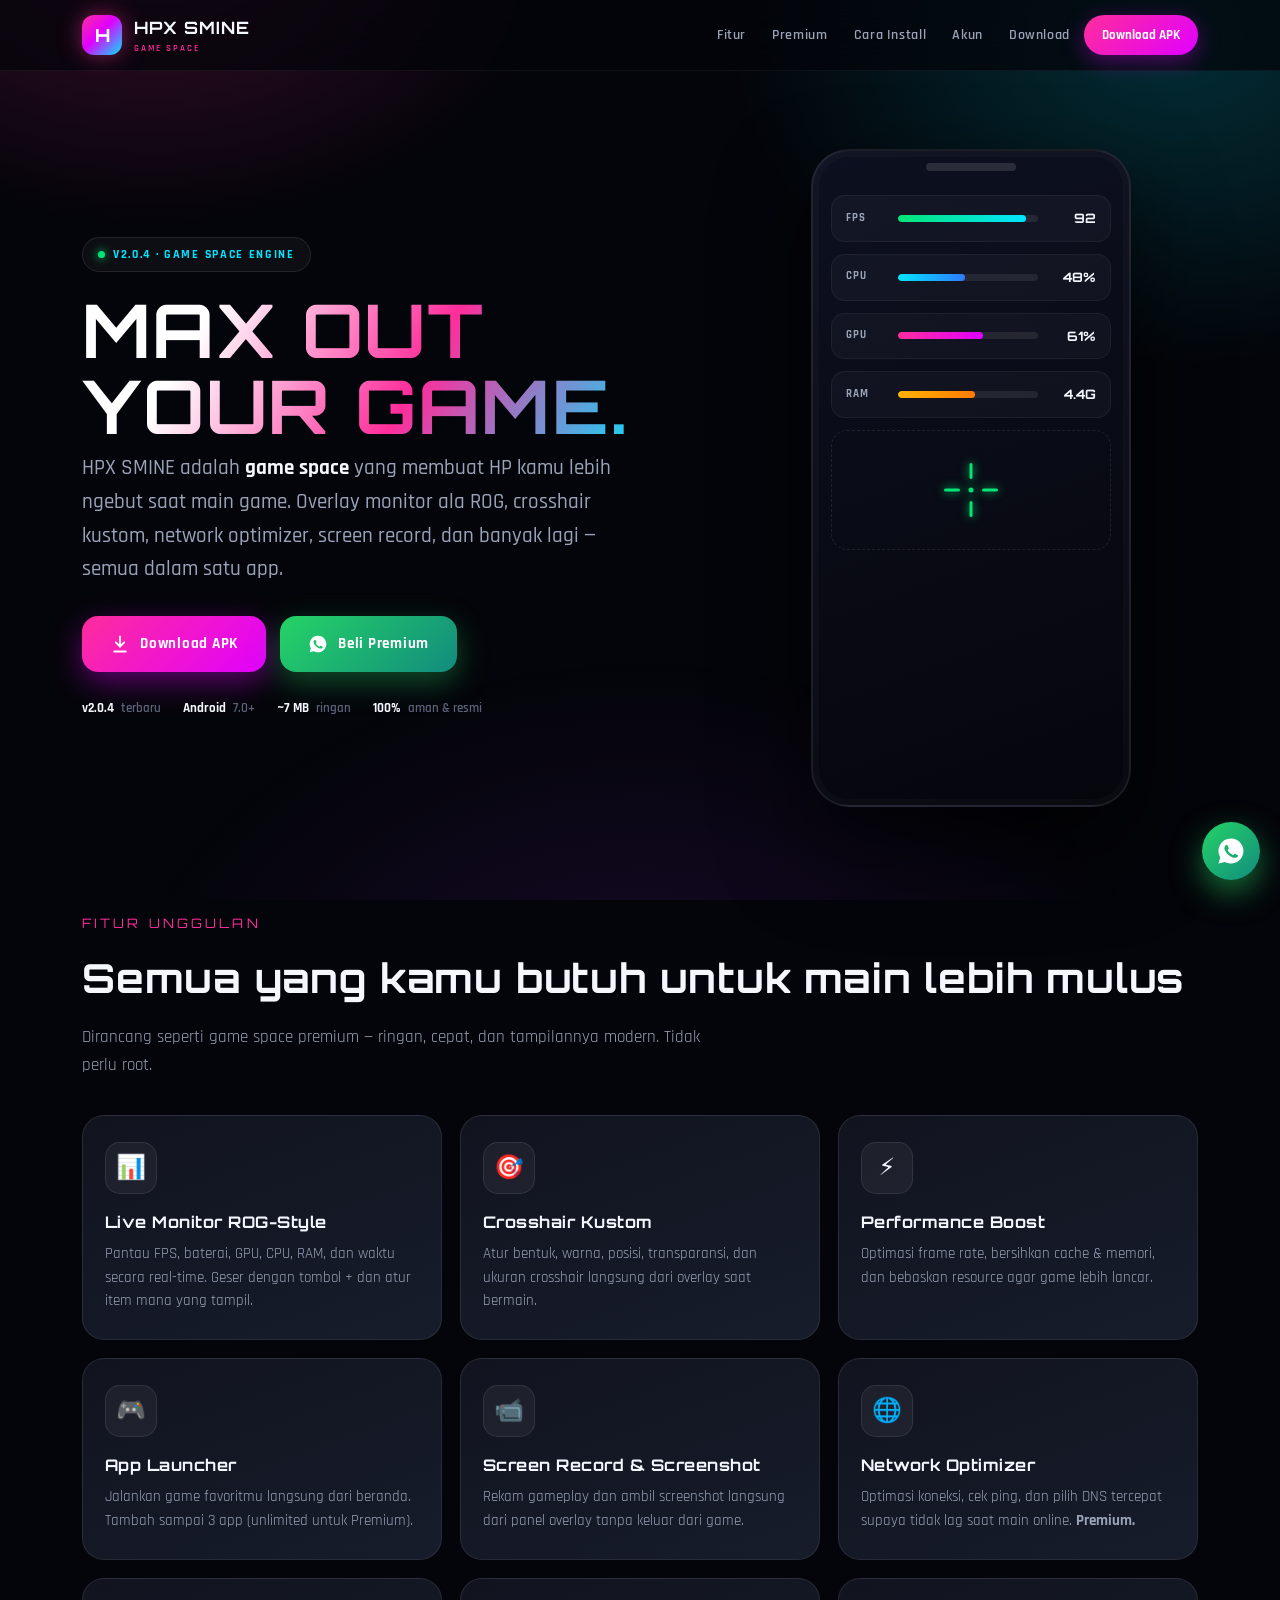
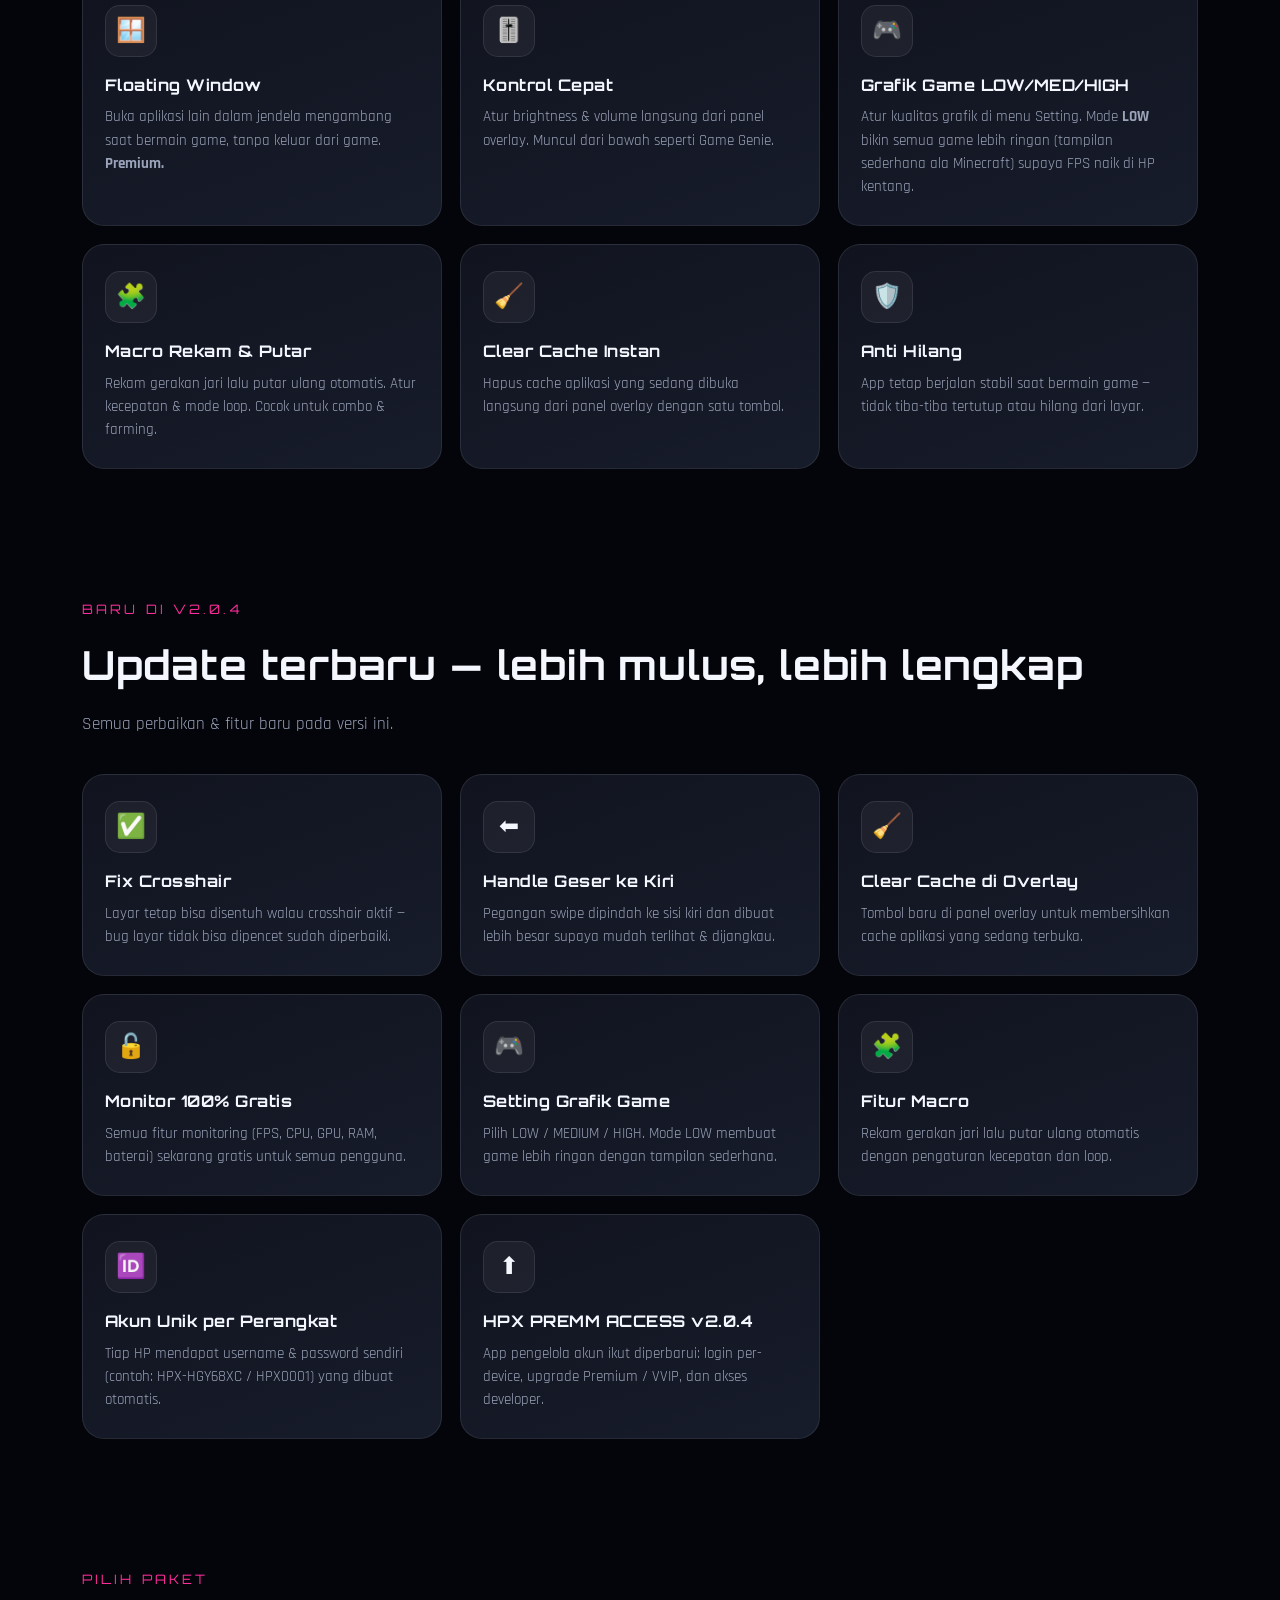
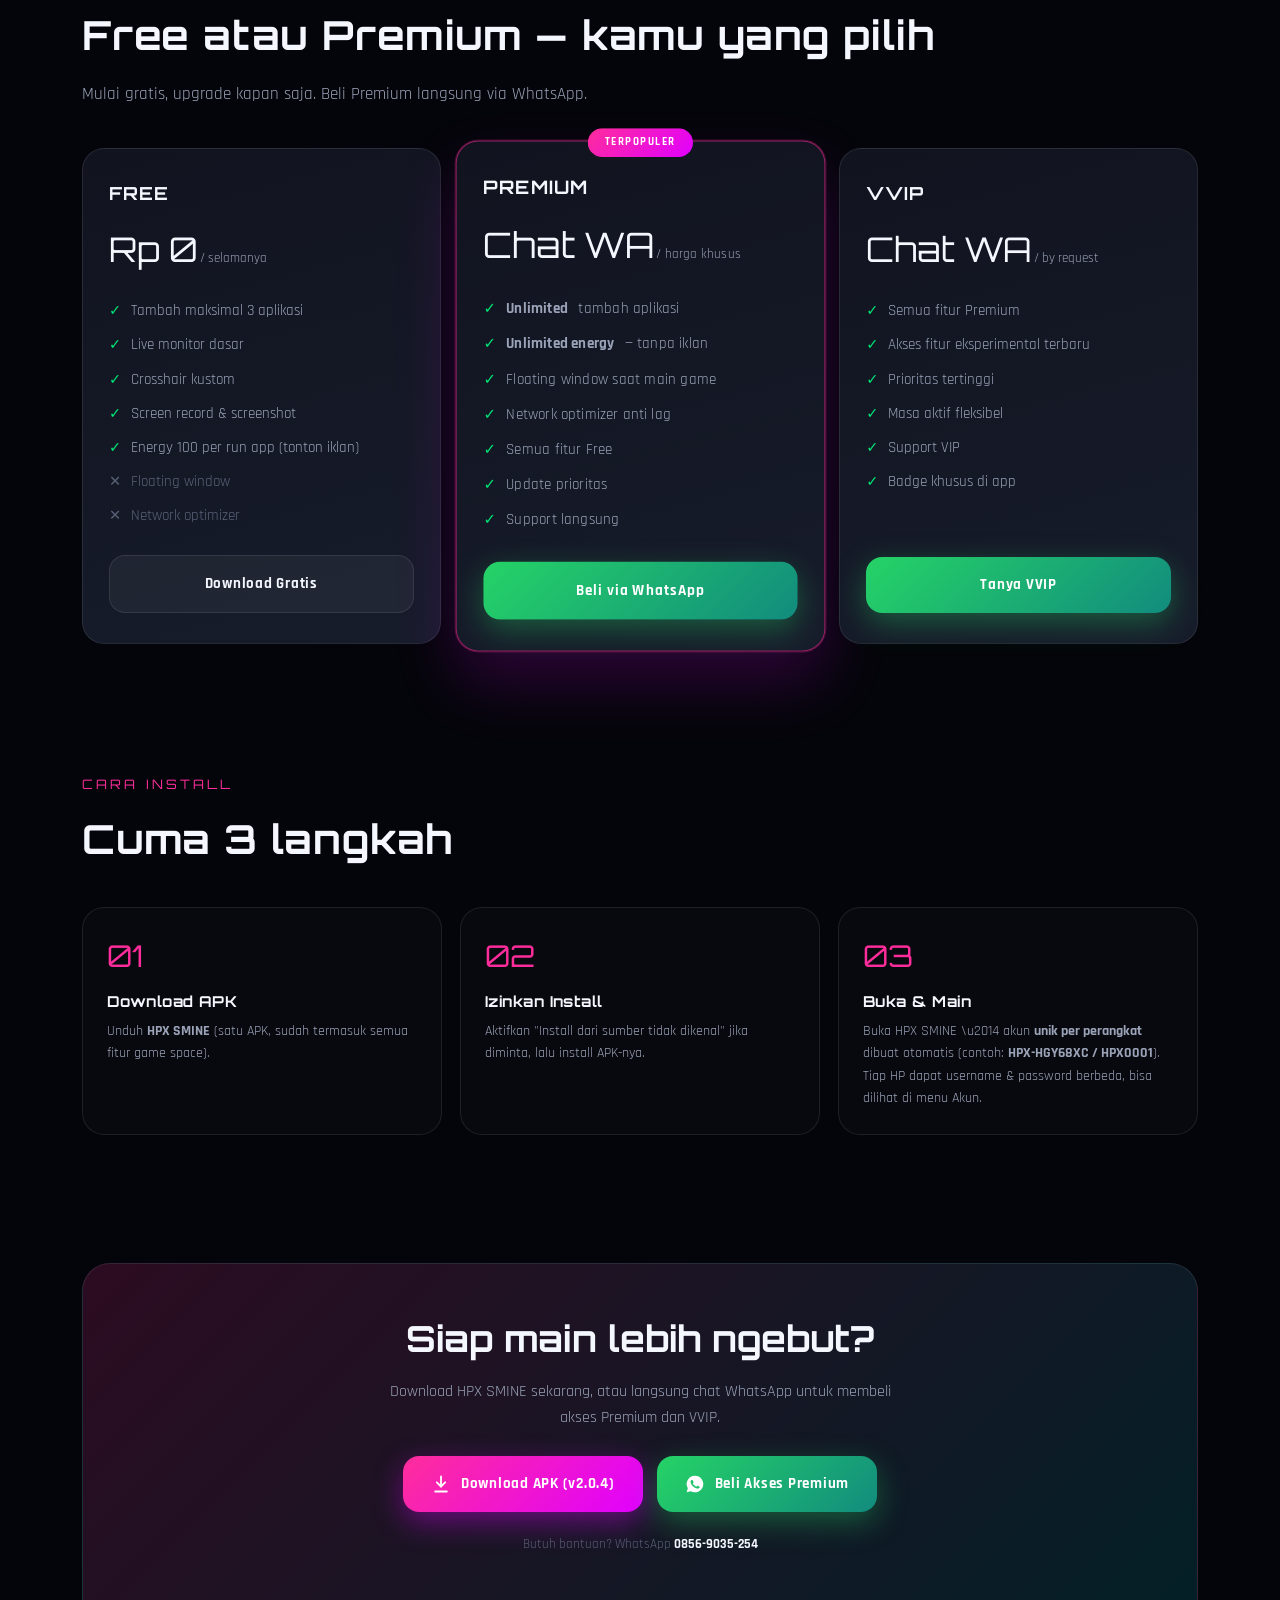
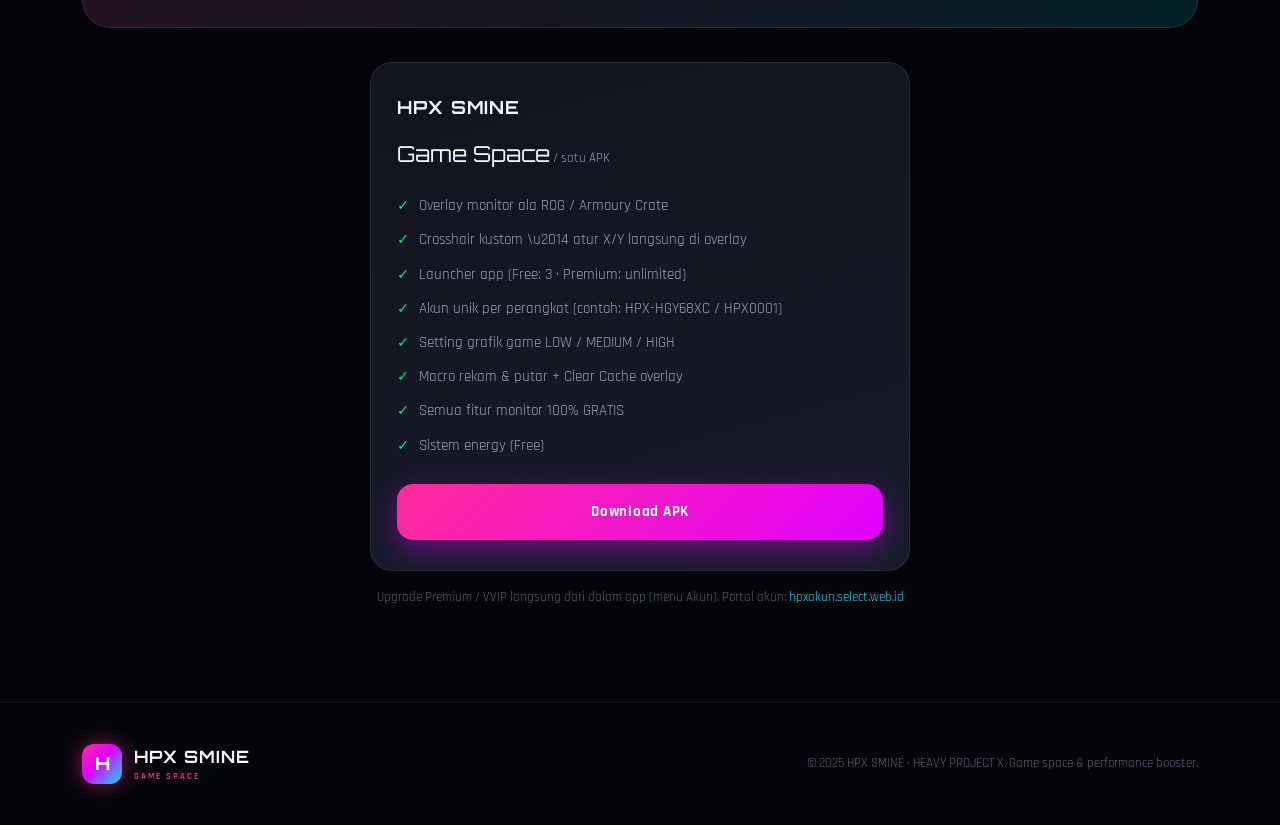
==== commit 1cf232f9: "HPX SMINE v2.0.4: fix crosshair touch-block (FLAG_NOT_TOUCH_MODAL), left+bigger edge handle, overlay" ====
--- a/docs/index.html
+++ b/docs/index.html
@@ -23,6 +23,7 @@
       <a href="#features">Fitur</a>
       <a href="#premium">Premium</a>
       <a href="#install">Cara Install</a>
+      <a href="account.html">Akun</a>
       <a href="#download">Download</a>
     </div>
     <a class="nav-cta" href="#download">Download APK</a>
@@ -32,7 +33,7 @@
 <header class="hero" id="top">
   <div class="wrap hero-grid">
     <div>
-      <span class="pill"><span class="dot"></span> v2.0.3 &middot; Game Space Engine</span>
+      <span class="pill"><span class="dot"></span> v2.0.4 &middot; Game Space Engine</span>
       <h1 class="title">MAX OUT<br/>YOUR GAME.</h1>
       <p class="subtitle">HPX SMINE adalah <b>game space</b> yang membuat HP kamu lebih ngebut saat main game. Overlay monitor ala ROG, crosshair kustom, network optimizer, screen record, dan banyak lagi — semua dalam satu app.</p>
       <div class="cta-row">
@@ -46,7 +47,7 @@
         </a>
       </div>
       <div class="meta-row">
-        <span><span class="k">v2.0.3</span> terbaru</span>
+        <span><span class="k">v2.0.4</span> terbaru</span>
         <span><span class="k">Android</span> 7.0+</span>
         <span><span class="k">~7 MB</span> ringan</span>
         <span><span class="k">100%</span> aman &amp; resmi</span>
@@ -84,7 +85,28 @@
       <div class="card"><div class="ic">🌐</div><h3>Network Optimizer</h3><p>Optimasi koneksi, cek ping, dan pilih DNS tercepat supaya tidak lag saat main online. <b>Premium.</b></p></div>
       <div class="card"><div class="ic">🪟</div><h3>Floating Window</h3><p>Buka aplikasi lain dalam jendela mengambang saat bermain game, tanpa keluar dari game. <b>Premium.</b></p></div>
       <div class="card"><div class="ic">🎚️</div><h3>Kontrol Cepat</h3><p>Atur brightness &amp; volume langsung dari panel overlay. Muncul dari bawah seperti Game Genie.</p></div>
+      <div class="card"><div class="ic">🎮</div><h3>Grafik Game LOW/MED/HIGH</h3><p>Atur kualitas grafik di menu Setting. Mode <b>LOW</b> bikin semua game lebih ringan (tampilan sederhana ala Minecraft) supaya FPS naik di HP kentang.</p></div>
+      <div class="card"><div class="ic">🧩</div><h3>Macro Rekam & Putar</h3><p>Rekam gerakan jari lalu putar ulang otomatis. Atur kecepatan & mode loop. Cocok untuk combo & farming.</p></div>
+      <div class="card"><div class="ic">🧹</div><h3>Clear Cache Instan</h3><p>Hapus cache aplikasi yang sedang dibuka langsung dari panel overlay dengan satu tombol.</p></div>
       <div class="card"><div class="ic">🛡️</div><h3>Anti Hilang</h3><p>App tetap berjalan stabil saat bermain game — tidak tiba-tiba tertutup atau hilang dari layar.</p></div>
+    </div>
+  </div>
+</section>
+
+<section id="whatsnew">
+  <div class="wrap">
+    <span class="eyebrow">Baru di v2.0.4</span>
+    <h2 class="head">Update terbaru — lebih mulus, lebih lengkap</h2>
+    <p class="lead">Semua perbaikan & fitur baru pada versi ini.</p>
+    <div class="grid cols-3">
+      <div class="card"><div class="ic">✅</div><h3>Fix Crosshair</h3><p>Layar tetap bisa disentuh walau crosshair aktif — bug layar tidak bisa dipencet sudah diperbaiki.</p></div>
+      <div class="card"><div class="ic">⬅️</div><h3>Handle Geser ke Kiri</h3><p>Pegangan swipe dipindah ke sisi kiri dan dibuat lebih besar supaya mudah terlihat & dijangkau.</p></div>
+      <div class="card"><div class="ic">🧹</div><h3>Clear Cache di Overlay</h3><p>Tombol baru di panel overlay untuk membersihkan cache aplikasi yang sedang terbuka.</p></div>
+      <div class="card"><div class="ic">🔓</div><h3>Monitor 100% Gratis</h3><p>Semua fitur monitoring (FPS, CPU, GPU, RAM, baterai) sekarang gratis untuk semua pengguna.</p></div>
+      <div class="card"><div class="ic">🎮</div><h3>Setting Grafik Game</h3><p>Pilih LOW / MEDIUM / HIGH. Mode LOW membuat game lebih ringan dengan tampilan sederhana.</p></div>
+      <div class="card"><div class="ic">🧩</div><h3>Fitur Macro</h3><p>Rekam gerakan jari lalu putar ulang otomatis dengan pengaturan kecepatan dan loop.</p></div>
+      <div class="card"><div class="ic">🆔</div><h3>Akun Unik per Perangkat</h3><p>Tiap HP mendapat username & password sendiri (contoh: HPX-HGY68XC / HPX0001) yang dibuat otomatis.</p></div>
+      <div class="card"><div class="ic">⬆️</div><h3>HPX PREMM ACCESS v2.0.4</h3><p>App pengelola akun ikut diperbarui: login per-device, upgrade Premium / VVIP, dan akses developer.</p></div>
     </div>
   </div>
 </section>
@@ -151,7 +173,7 @@
     <div class="steps">
       <div class="step"><div class="n">01</div><h4>Download APK</h4><p>Unduh <b>HPX SMINE</b> (satu APK, sudah termasuk semua fitur game space).</p></div>
       <div class="step"><div class="n">02</div><h4>Izinkan Install</h4><p>Aktifkan "Install dari sumber tidak dikenal" jika diminta, lalu install APK-nya.</p></div>
-      <div class="step"><div class="n">03</div><h4>Buka &amp; Main</h4><p>Buka HPX SMINE \u2014 akun default <b>HPX-USER / HPX-2025</b> dibuat otomatis (sama di semua perangkat) dan bisa kamu ubah di menu Akun.</p></div>
+      <div class="step"><div class="n">03</div><h4>Buka &amp; Main</h4><p>Buka HPX SMINE \u2014 akun <b>unik per perangkat</b> dibuat otomatis (contoh: <b>HPX-HGY68XC / HPX0001</b>). Tiap HP dapat username & password berbeda, bisa dilihat di menu Akun.</p></div>
     </div>
   </div>
 </section>
@@ -162,9 +184,9 @@
       <h2>Siap main lebih ngebut?</h2>
       <p>Download HPX SMINE sekarang, atau langsung chat WhatsApp untuk membeli akses Premium dan VVIP.</p>
       <div class="cta-row">
-        <a class="btn btn-primary" href="https://github.com/groo65599-cyber/HEAVYy_PROJECT-X/releases/download/v2.0.3/HPX-SMINE-v2.0.3.apk" download>
+        <a class="btn btn-primary" href="https://github.com/groo65599-cyber/HEAVYy_PROJECT-X/releases/download/v2.0.4/HPX-SMINE-v2.0.4.apk" download>
           <svg viewBox="0 0 24 24" fill="none" stroke="currentColor" stroke-width="2.2" stroke-linecap="round" stroke-linejoin="round"><path d="M12 3v12"/><path d="m7 10 5 5 5-5"/><path d="M5 21h14"/></svg>
-          Download APK (v2.0.3)
+          Download APK (v2.0.4)
         </a>
         <a class="btn btn-wa" href="https://wa.me/628569035254?text=Halo%20saya%20mau%20beli%20akses%20Premium%20HPX%20SMINE" target="_blank" rel="noopener">
           <svg viewBox="0 0 24 24" fill="currentColor"><path d="M12 2a10 10 0 0 0-8.6 15.1L2 22l5-1.3A10 10 0 1 0 12 2Zm5.6 14.2c-.2.6-1.3 1.2-1.8 1.2-.5.1-1.1.1-1.7-.1-.4-.1-.9-.3-1.6-.6-2.8-1.2-4.6-4-4.7-4.2-.1-.2-1.1-1.5-1.1-2.8 0-1.3.7-2 .9-2.2.2-.3.5-.3.7-.3h.5c.2 0 .4 0 .6.5l.8 2c.1.2.1.3 0 .5l-.4.5-.3.3c-.1.1-.2.3-.1.5.2.3.8 1.3 1.7 2.1 1.2 1 2.1 1.4 2.4 1.5.2.1.4.1.5-.1l.6-.7c.2-.2.3-.2.5-.1l2 .9c.2.1.4.2.4.3.1.2.1.7-.1 1.3Z"/></svg>
@@ -182,10 +204,13 @@
         <li>Overlay monitor ala ROG / Armoury Crate</li>
         <li>Crosshair kustom \u2014 atur X/Y langsung di overlay</li>
         <li>Launcher app (Free: 3 &middot; Premium: unlimited)</li>
-        <li>Akun default sama di semua perangkat (bisa diubah)</li>
+        <li>Akun unik per perangkat (contoh: HPX-HGY68XC / HPX0001)</li>
+        <li>Setting grafik game LOW / MEDIUM / HIGH</li>
+        <li>Macro rekam & putar + Clear Cache overlay</li>
+        <li>Semua fitur monitor 100% GRATIS</li>
         <li>Sistem energy (Free)</li>
       </ul>
-      <a class="btn btn-primary" href="https://github.com/groo65599-cyber/HEAVYy_PROJECT-X/releases/download/v2.0.3/HPX-SMINE-v2.0.3.apk" download>Download APK</a>
+      <a class="btn btn-primary" href="https://github.com/groo65599-cyber/HEAVYy_PROJECT-X/releases/download/v2.0.4/HPX-SMINE-v2.0.4.apk" download>Download APK</a>
     </div>
     <p style="margin-top:16px;font-size:13px;color:var(--dim);text-align:center">Upgrade Premium / VVIP langsung dari dalam app (menu Akun). Portal akun: <a href="https://hpxakun.select.web.id" style="color:var(--cyan)">hpxakun.select.web.id</a></p>
   </div>
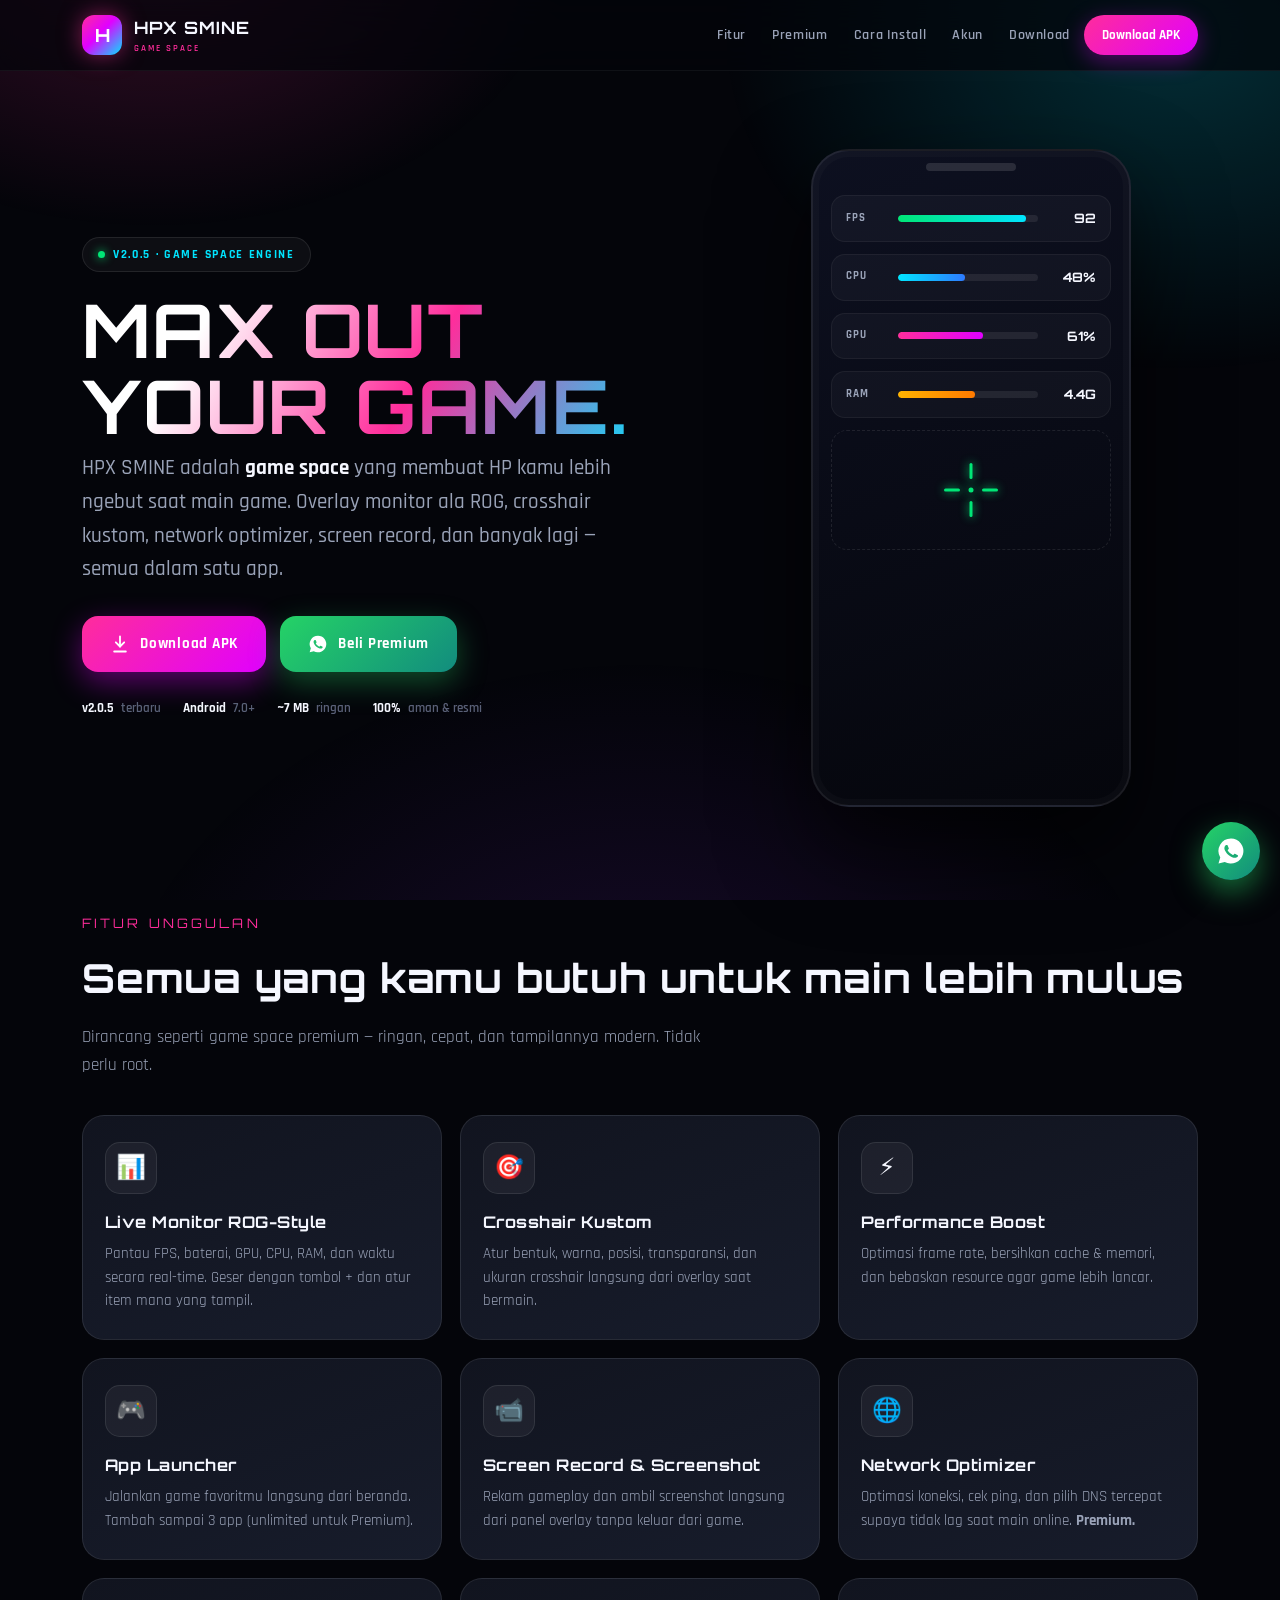
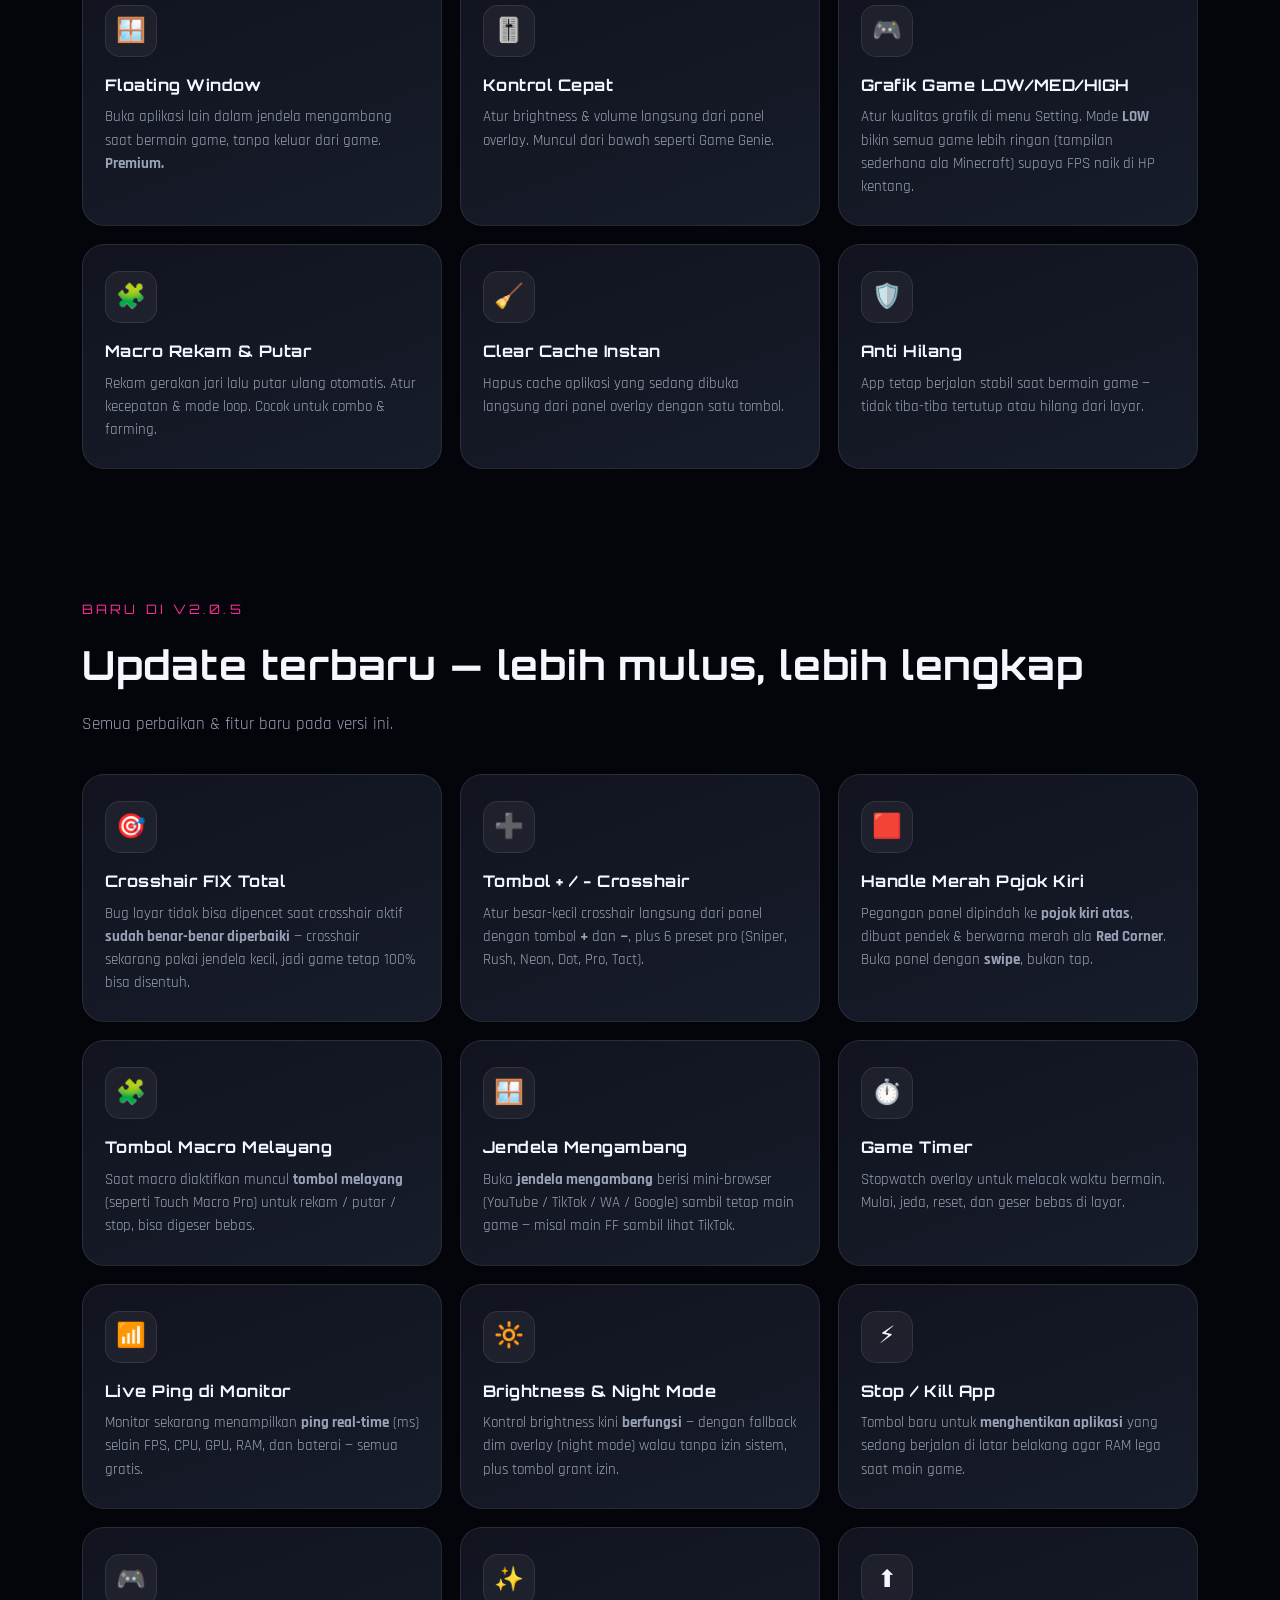
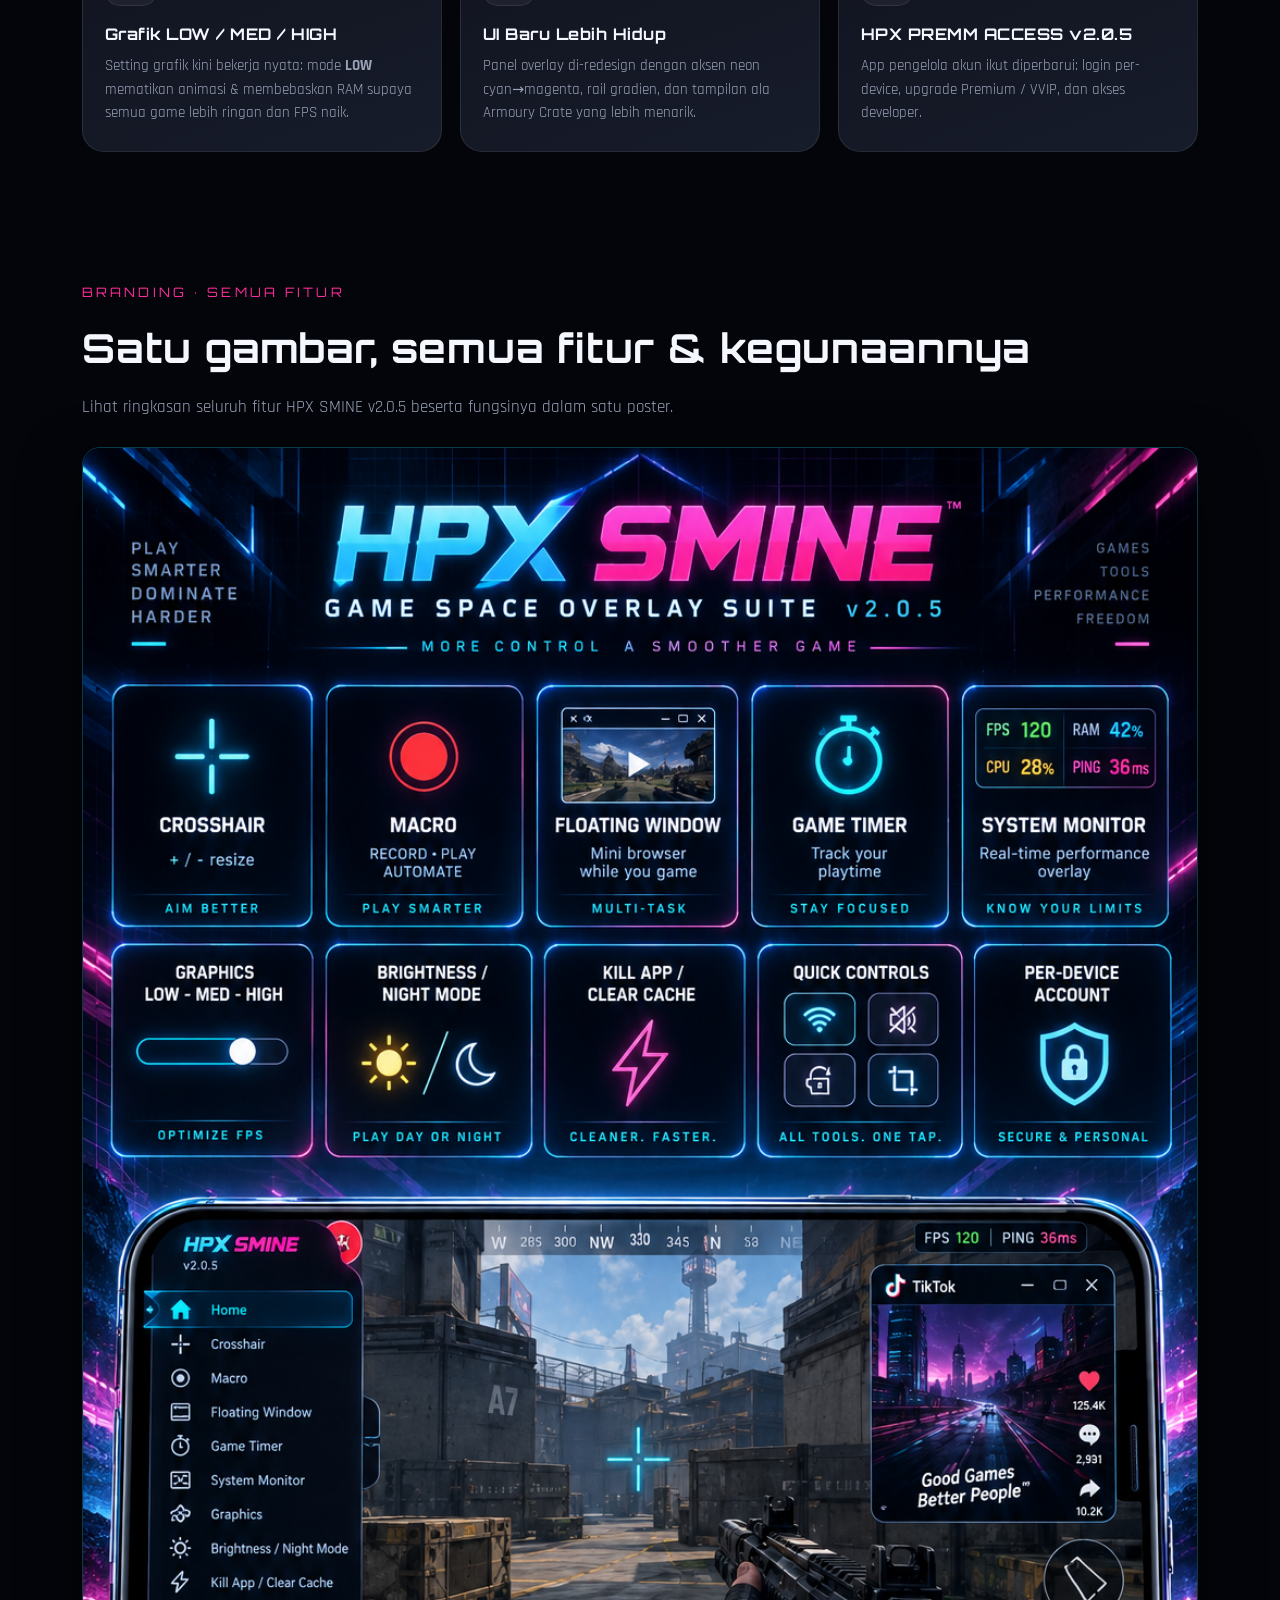
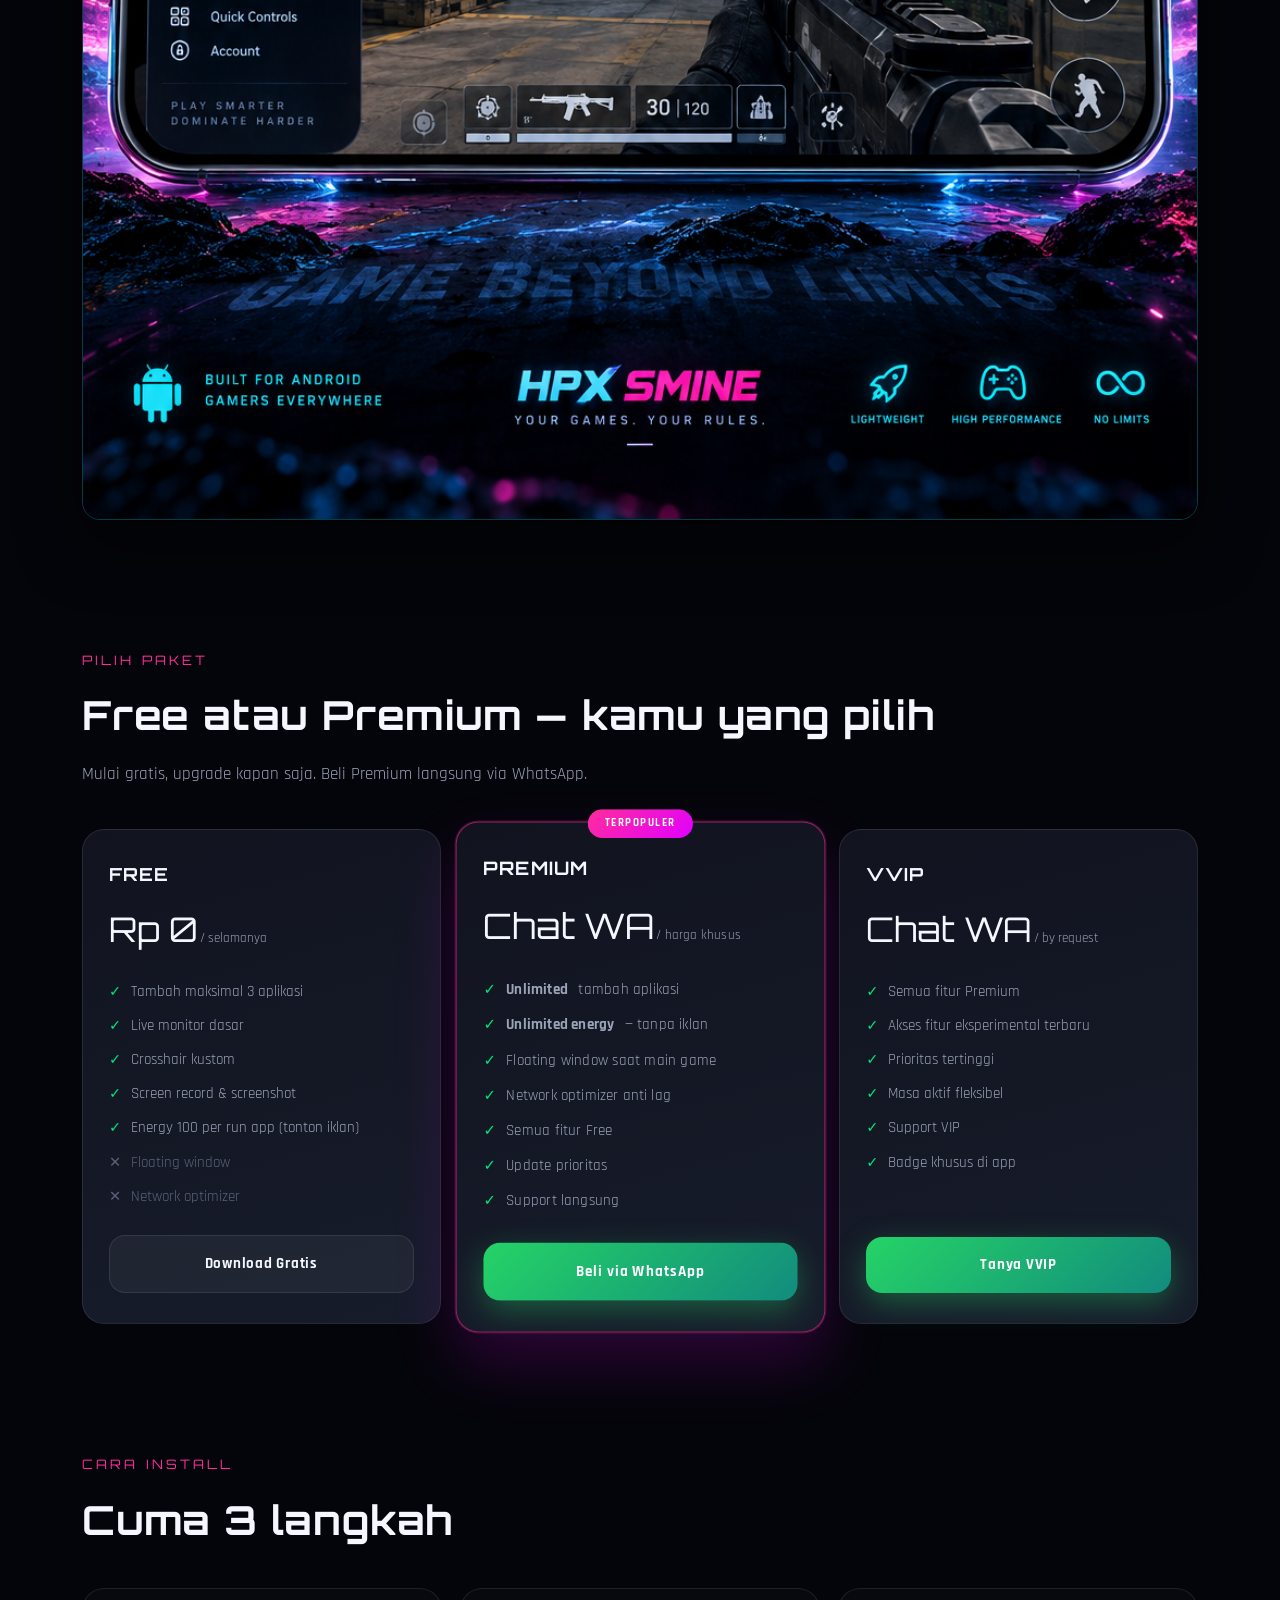
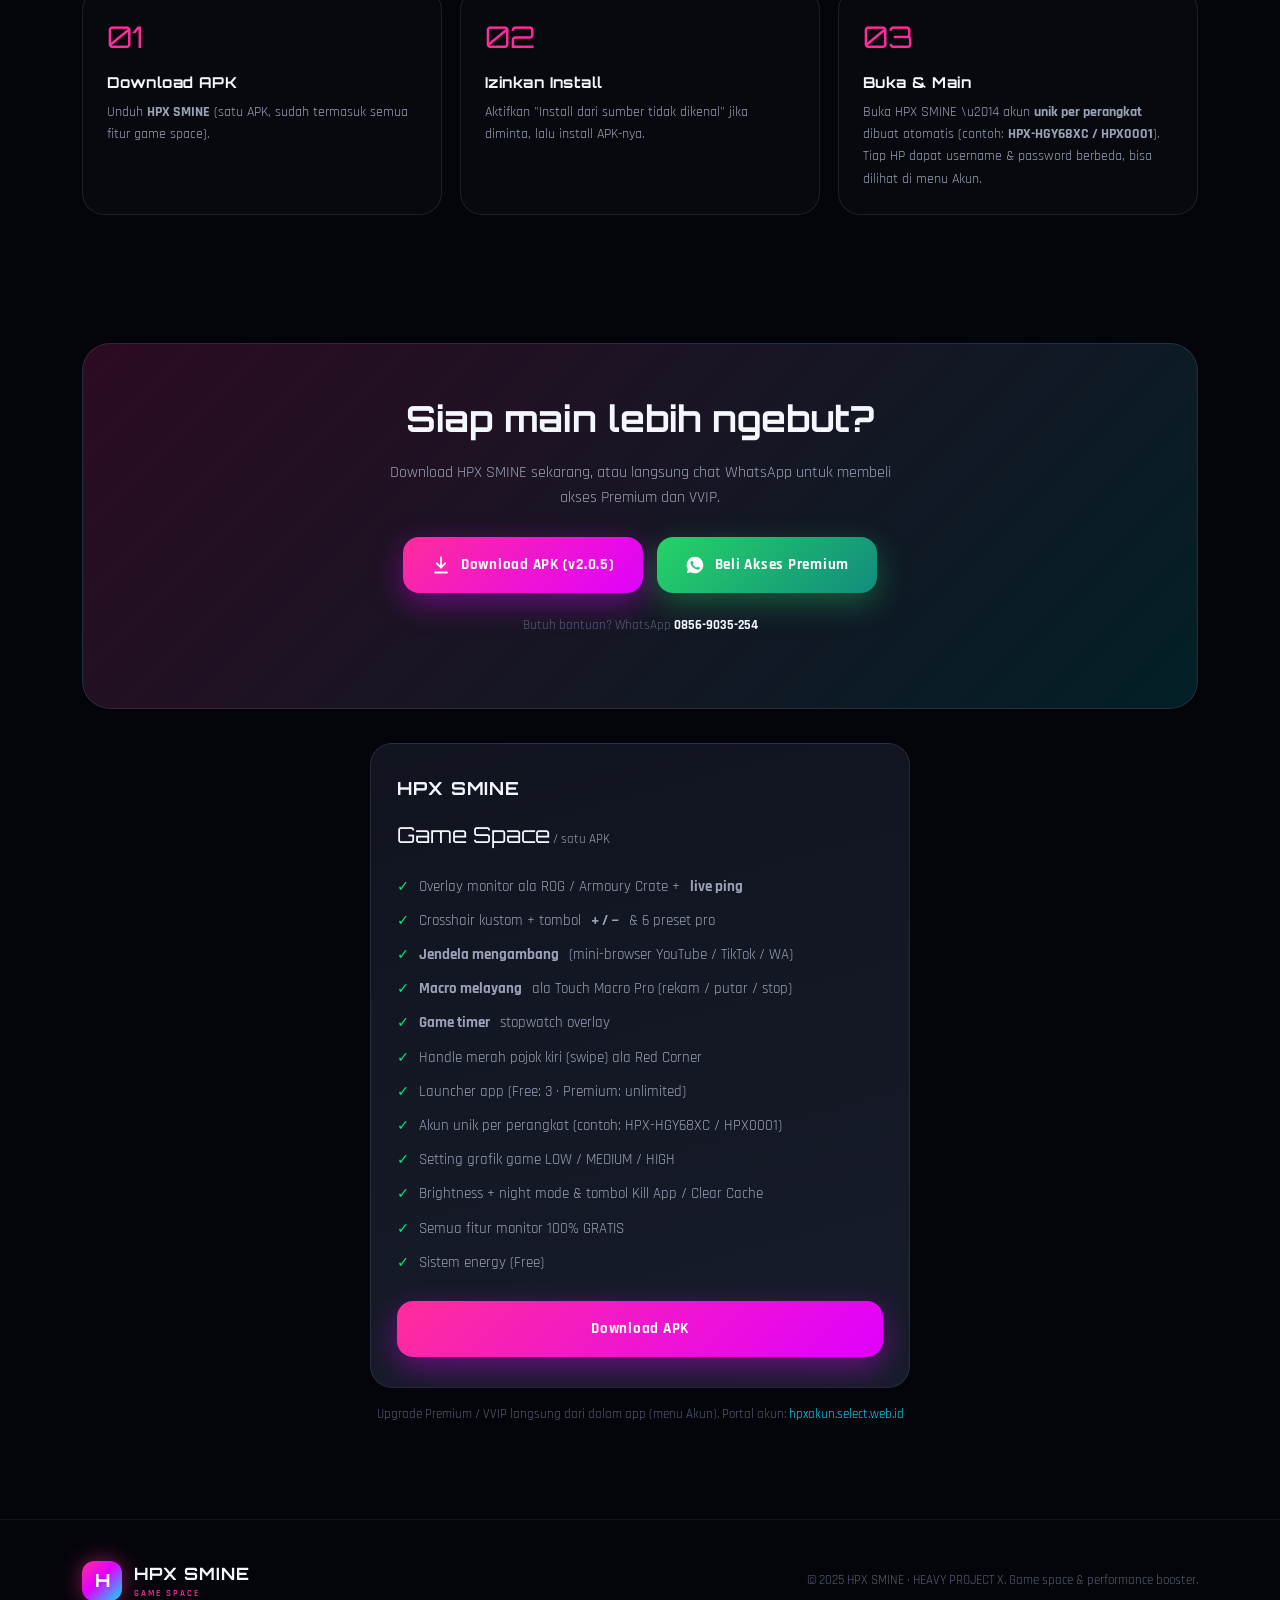
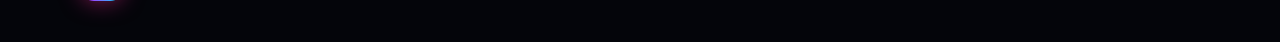
==== commit d2a54402: "HPX SMINE v2.0.5: real crosshair touch fix (small box window), red top-left swipe handle (Red Corner" ====
--- a/docs/index.html
+++ b/docs/index.html
@@ -33,7 +33,7 @@
 <header class="hero" id="top">
   <div class="wrap hero-grid">
     <div>
-      <span class="pill"><span class="dot"></span> v2.0.4 &middot; Game Space Engine</span>
+      <span class="pill"><span class="dot"></span> v2.0.5 &middot; Game Space Engine</span>
       <h1 class="title">MAX OUT<br/>YOUR GAME.</h1>
       <p class="subtitle">HPX SMINE adalah <b>game space</b> yang membuat HP kamu lebih ngebut saat main game. Overlay monitor ala ROG, crosshair kustom, network optimizer, screen record, dan banyak lagi — semua dalam satu app.</p>
       <div class="cta-row">
@@ -47,7 +47,7 @@
         </a>
       </div>
       <div class="meta-row">
-        <span><span class="k">v2.0.4</span> terbaru</span>
+        <span><span class="k">v2.0.5</span> terbaru</span>
         <span><span class="k">Android</span> 7.0+</span>
         <span><span class="k">~7 MB</span> ringan</span>
         <span><span class="k">100%</span> aman &amp; resmi</span>
@@ -95,18 +95,33 @@
 
 <section id="whatsnew">
   <div class="wrap">
-    <span class="eyebrow">Baru di v2.0.4</span>
+    <span class="eyebrow">Baru di v2.0.5</span>
     <h2 class="head">Update terbaru — lebih mulus, lebih lengkap</h2>
     <p class="lead">Semua perbaikan & fitur baru pada versi ini.</p>
     <div class="grid cols-3">
-      <div class="card"><div class="ic">✅</div><h3>Fix Crosshair</h3><p>Layar tetap bisa disentuh walau crosshair aktif — bug layar tidak bisa dipencet sudah diperbaiki.</p></div>
-      <div class="card"><div class="ic">⬅️</div><h3>Handle Geser ke Kiri</h3><p>Pegangan swipe dipindah ke sisi kiri dan dibuat lebih besar supaya mudah terlihat & dijangkau.</p></div>
-      <div class="card"><div class="ic">🧹</div><h3>Clear Cache di Overlay</h3><p>Tombol baru di panel overlay untuk membersihkan cache aplikasi yang sedang terbuka.</p></div>
-      <div class="card"><div class="ic">🔓</div><h3>Monitor 100% Gratis</h3><p>Semua fitur monitoring (FPS, CPU, GPU, RAM, baterai) sekarang gratis untuk semua pengguna.</p></div>
-      <div class="card"><div class="ic">🎮</div><h3>Setting Grafik Game</h3><p>Pilih LOW / MEDIUM / HIGH. Mode LOW membuat game lebih ringan dengan tampilan sederhana.</p></div>
-      <div class="card"><div class="ic">🧩</div><h3>Fitur Macro</h3><p>Rekam gerakan jari lalu putar ulang otomatis dengan pengaturan kecepatan dan loop.</p></div>
-      <div class="card"><div class="ic">🆔</div><h3>Akun Unik per Perangkat</h3><p>Tiap HP mendapat username & password sendiri (contoh: HPX-HGY68XC / HPX0001) yang dibuat otomatis.</p></div>
-      <div class="card"><div class="ic">⬆️</div><h3>HPX PREMM ACCESS v2.0.4</h3><p>App pengelola akun ikut diperbarui: login per-device, upgrade Premium / VVIP, dan akses developer.</p></div>
+      <div class="card"><div class="ic">🎯</div><h3>Crosshair FIX Total</h3><p>Bug layar tidak bisa dipencet saat crosshair aktif <b>sudah benar-benar diperbaiki</b> — crosshair sekarang pakai jendela kecil, jadi game tetap 100% bisa disentuh.</p></div>
+      <div class="card"><div class="ic">➕</div><h3>Tombol + / − Crosshair</h3><p>Atur besar-kecil crosshair langsung dari panel dengan tombol <b>+</b> dan <b>−</b>, plus 6 preset pro (Sniper, Rush, Neon, Dot, Pro, Tact).</p></div>
+      <div class="card"><div class="ic">🟥</div><h3>Handle Merah Pojok Kiri</h3><p>Pegangan panel dipindah ke <b>pojok kiri atas</b>, dibuat pendek & berwarna merah ala <b>Red Corner</b>. Buka panel dengan <b>swipe</b>, bukan tap.</p></div>
+      <div class="card"><div class="ic">🧩</div><h3>Tombol Macro Melayang</h3><p>Saat macro diaktifkan muncul <b>tombol melayang</b> (seperti Touch Macro Pro) untuk rekam / putar / stop, bisa digeser bebas.</p></div>
+      <div class="card"><div class="ic">🪟</div><h3>Jendela Mengambang</h3><p>Buka <b>jendela mengambang</b> berisi mini-browser (YouTube / TikTok / WA / Google) sambil tetap main game — misal main FF sambil lihat TikTok.</p></div>
+      <div class="card"><div class="ic">⏱️</div><h3>Game Timer</h3><p>Stopwatch overlay untuk melacak waktu bermain. Mulai, jeda, reset, dan geser bebas di layar.</p></div>
+      <div class="card"><div class="ic">📶</div><h3>Live Ping di Monitor</h3><p>Monitor sekarang menampilkan <b>ping real-time</b> (ms) selain FPS, CPU, GPU, RAM, dan baterai — semua gratis.</p></div>
+      <div class="card"><div class="ic">🔆</div><h3>Brightness & Night Mode</h3><p>Kontrol brightness kini <b>berfungsi</b> — dengan fallback dim overlay (night mode) walau tanpa izin sistem, plus tombol grant izin.</p></div>
+      <div class="card"><div class="ic">⚡</div><h3>Stop / Kill App</h3><p>Tombol baru untuk <b>menghentikan aplikasi</b> yang sedang berjalan di latar belakang agar RAM lega saat main game.</p></div>
+      <div class="card"><div class="ic">🎮</div><h3>Grafik LOW / MED / HIGH</h3><p>Setting grafik kini bekerja nyata: mode <b>LOW</b> mematikan animasi & membebaskan RAM supaya semua game lebih ringan dan FPS naik.</p></div>
+      <div class="card"><div class="ic">✨</div><h3>UI Baru Lebih Hidup</h3><p>Panel overlay di-redesign dengan aksen neon cyan→magenta, rail gradien, dan tampilan ala Armoury Crate yang lebih menarik.</p></div>
+      <div class="card"><div class="ic">⬆️</div><h3>HPX PREMM ACCESS v2.0.5</h3><p>App pengelola akun ikut diperbarui: login per-device, upgrade Premium / VVIP, dan akses developer.</p></div>
+    </div>
+  </div>
+</section>
+
+<section id="showcase">
+  <div class="wrap">
+    <span class="eyebrow">Branding &middot; Semua Fitur</span>
+    <h2 class="head">Satu gambar, semua fitur &amp; kegunaannya</h2>
+    <p class="lead">Lihat ringkasan seluruh fitur HPX SMINE v2.0.5 beserta fungsinya dalam satu poster.</p>
+    <div style="margin-top:26px;border-radius:18px;overflow:hidden;border:1px solid rgba(0,229,255,.25);box-shadow:0 24px 60px rgba(0,0,0,.55)">
+      <img src="hpx-features-v2.0.5.png" alt="HPX SMINE v2.0.5 — semua fitur dan kegunaannya" style="display:block;width:100%;height:auto" loading="lazy" />
     </div>
   </div>
 </section>
@@ -184,9 +199,9 @@
       <h2>Siap main lebih ngebut?</h2>
       <p>Download HPX SMINE sekarang, atau langsung chat WhatsApp untuk membeli akses Premium dan VVIP.</p>
       <div class="cta-row">
-        <a class="btn btn-primary" href="https://github.com/groo65599-cyber/HEAVYy_PROJECT-X/releases/download/v2.0.4/HPX-SMINE-v2.0.4.apk" download>
+        <a class="btn btn-primary" href="https://github.com/groo65599-cyber/HEAVYy_PROJECT-X/releases/download/v2.0.5/HPX-SMINE-v2.0.5.apk" download>
           <svg viewBox="0 0 24 24" fill="none" stroke="currentColor" stroke-width="2.2" stroke-linecap="round" stroke-linejoin="round"><path d="M12 3v12"/><path d="m7 10 5 5 5-5"/><path d="M5 21h14"/></svg>
-          Download APK (v2.0.4)
+          Download APK (v2.0.5)
         </a>
         <a class="btn btn-wa" href="https://wa.me/628569035254?text=Halo%20saya%20mau%20beli%20akses%20Premium%20HPX%20SMINE" target="_blank" rel="noopener">
           <svg viewBox="0 0 24 24" fill="currentColor"><path d="M12 2a10 10 0 0 0-8.6 15.1L2 22l5-1.3A10 10 0 1 0 12 2Zm5.6 14.2c-.2.6-1.3 1.2-1.8 1.2-.5.1-1.1.1-1.7-.1-.4-.1-.9-.3-1.6-.6-2.8-1.2-4.6-4-4.7-4.2-.1-.2-1.1-1.5-1.1-2.8 0-1.3.7-2 .9-2.2.2-.3.5-.3.7-.3h.5c.2 0 .4 0 .6.5l.8 2c.1.2.1.3 0 .5l-.4.5-.3.3c-.1.1-.2.3-.1.5.2.3.8 1.3 1.7 2.1 1.2 1 2.1 1.4 2.4 1.5.2.1.4.1.5-.1l.6-.7c.2-.2.3-.2.5-.1l2 .9c.2.1.4.2.4.3.1.2.1.7-.1 1.3Z"/></svg>
@@ -201,16 +216,20 @@
       <h3>HPX SMINE</h3>
       <div class="price" style="font-size:22px">Game Space<small> / satu APK</small></div>
       <ul>
-        <li>Overlay monitor ala ROG / Armoury Crate</li>
-        <li>Crosshair kustom \u2014 atur X/Y langsung di overlay</li>
+        <li>Overlay monitor ala ROG / Armoury Crate + <b>live ping</b></li>
+        <li>Crosshair kustom + tombol <b>+ / −</b> &amp; 6 preset pro</li>
+        <li><b>Jendela mengambang</b> (mini-browser YouTube / TikTok / WA)</li>
+        <li><b>Macro melayang</b> ala Touch Macro Pro (rekam / putar / stop)</li>
+        <li><b>Game timer</b> stopwatch overlay</li>
+        <li>Handle merah pojok kiri (swipe) ala Red Corner</li>
         <li>Launcher app (Free: 3 &middot; Premium: unlimited)</li>
         <li>Akun unik per perangkat (contoh: HPX-HGY68XC / HPX0001)</li>
         <li>Setting grafik game LOW / MEDIUM / HIGH</li>
-        <li>Macro rekam & putar + Clear Cache overlay</li>
+        <li>Brightness + night mode &amp; tombol Kill App / Clear Cache</li>
         <li>Semua fitur monitor 100% GRATIS</li>
         <li>Sistem energy (Free)</li>
       </ul>
-      <a class="btn btn-primary" href="https://github.com/groo65599-cyber/HEAVYy_PROJECT-X/releases/download/v2.0.4/HPX-SMINE-v2.0.4.apk" download>Download APK</a>
+      <a class="btn btn-primary" href="https://github.com/groo65599-cyber/HEAVYy_PROJECT-X/releases/download/v2.0.5/HPX-SMINE-v2.0.5.apk" download>Download APK</a>
     </div>
     <p style="margin-top:16px;font-size:13px;color:var(--dim);text-align:center">Upgrade Premium / VVIP langsung dari dalam app (menu Akun). Portal akun: <a href="https://hpxakun.select.web.id" style="color:var(--cyan)">hpxakun.select.web.id</a></p>
   </div>
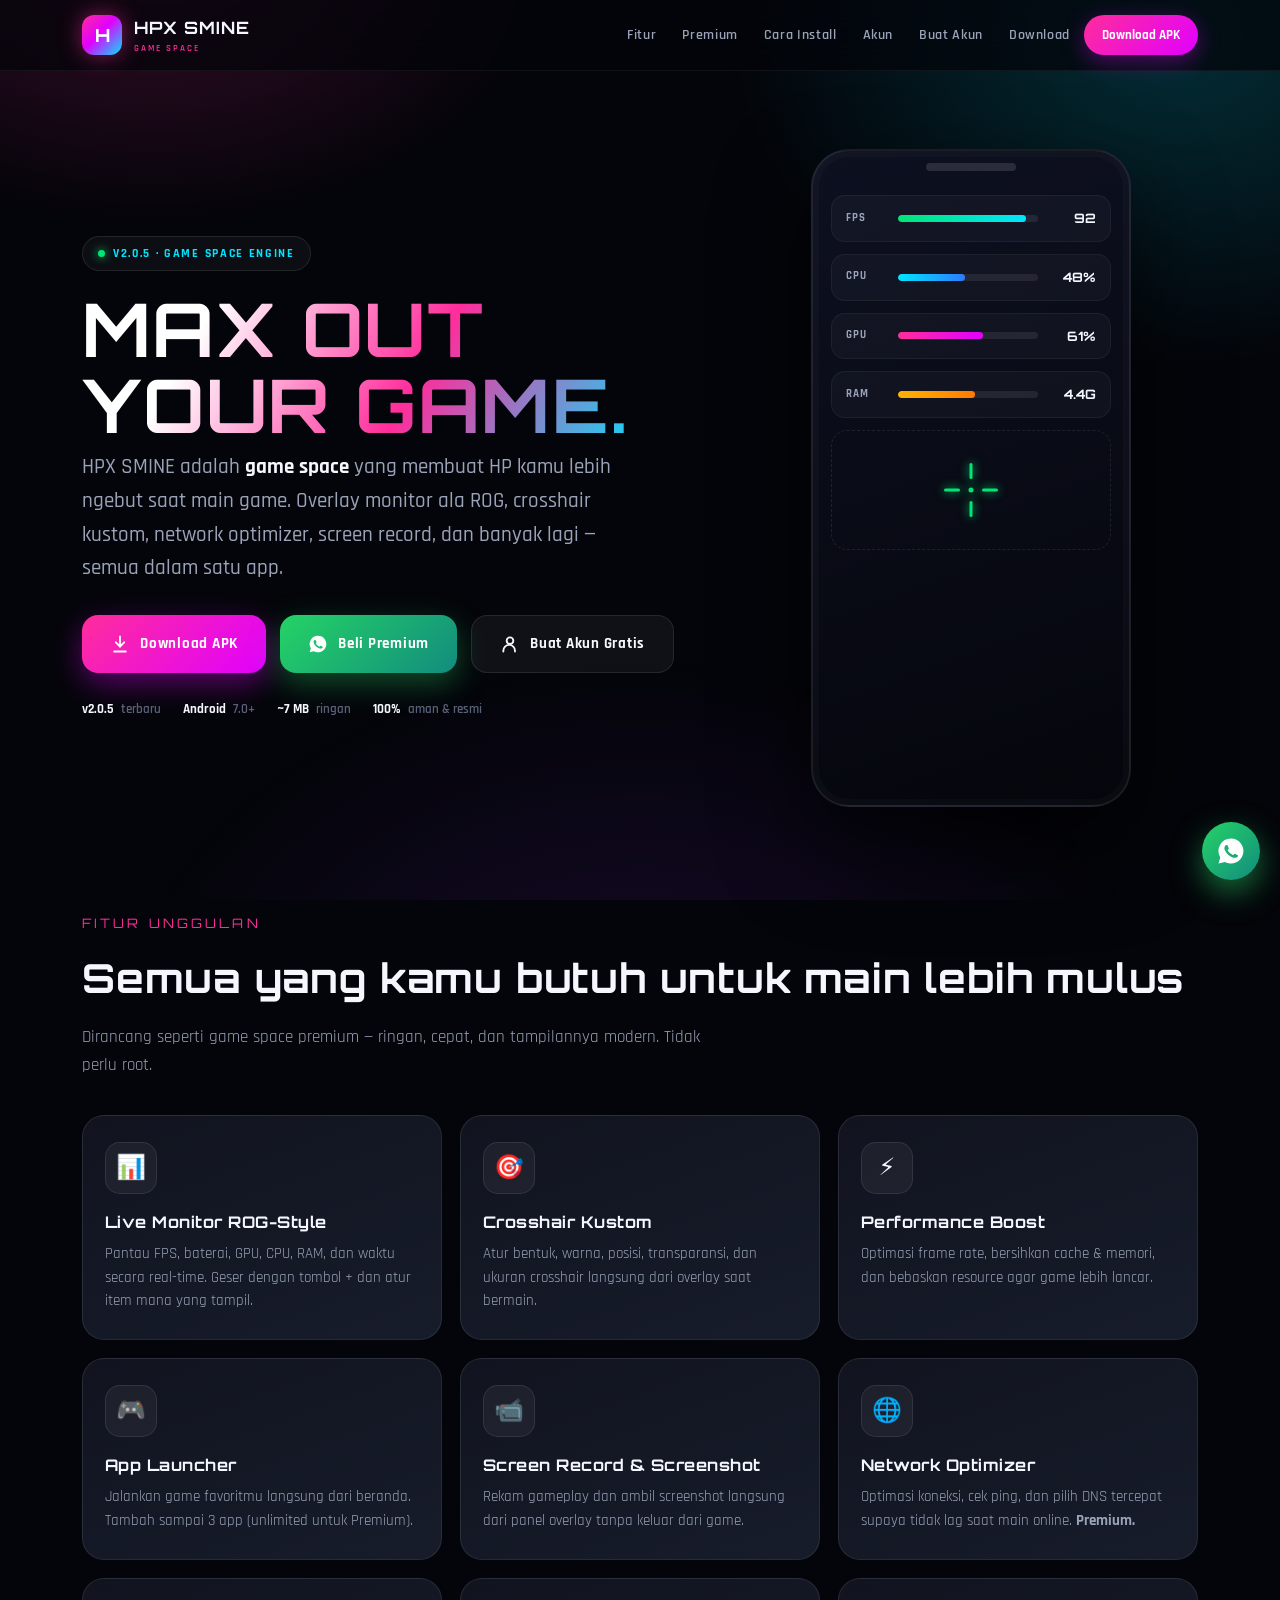
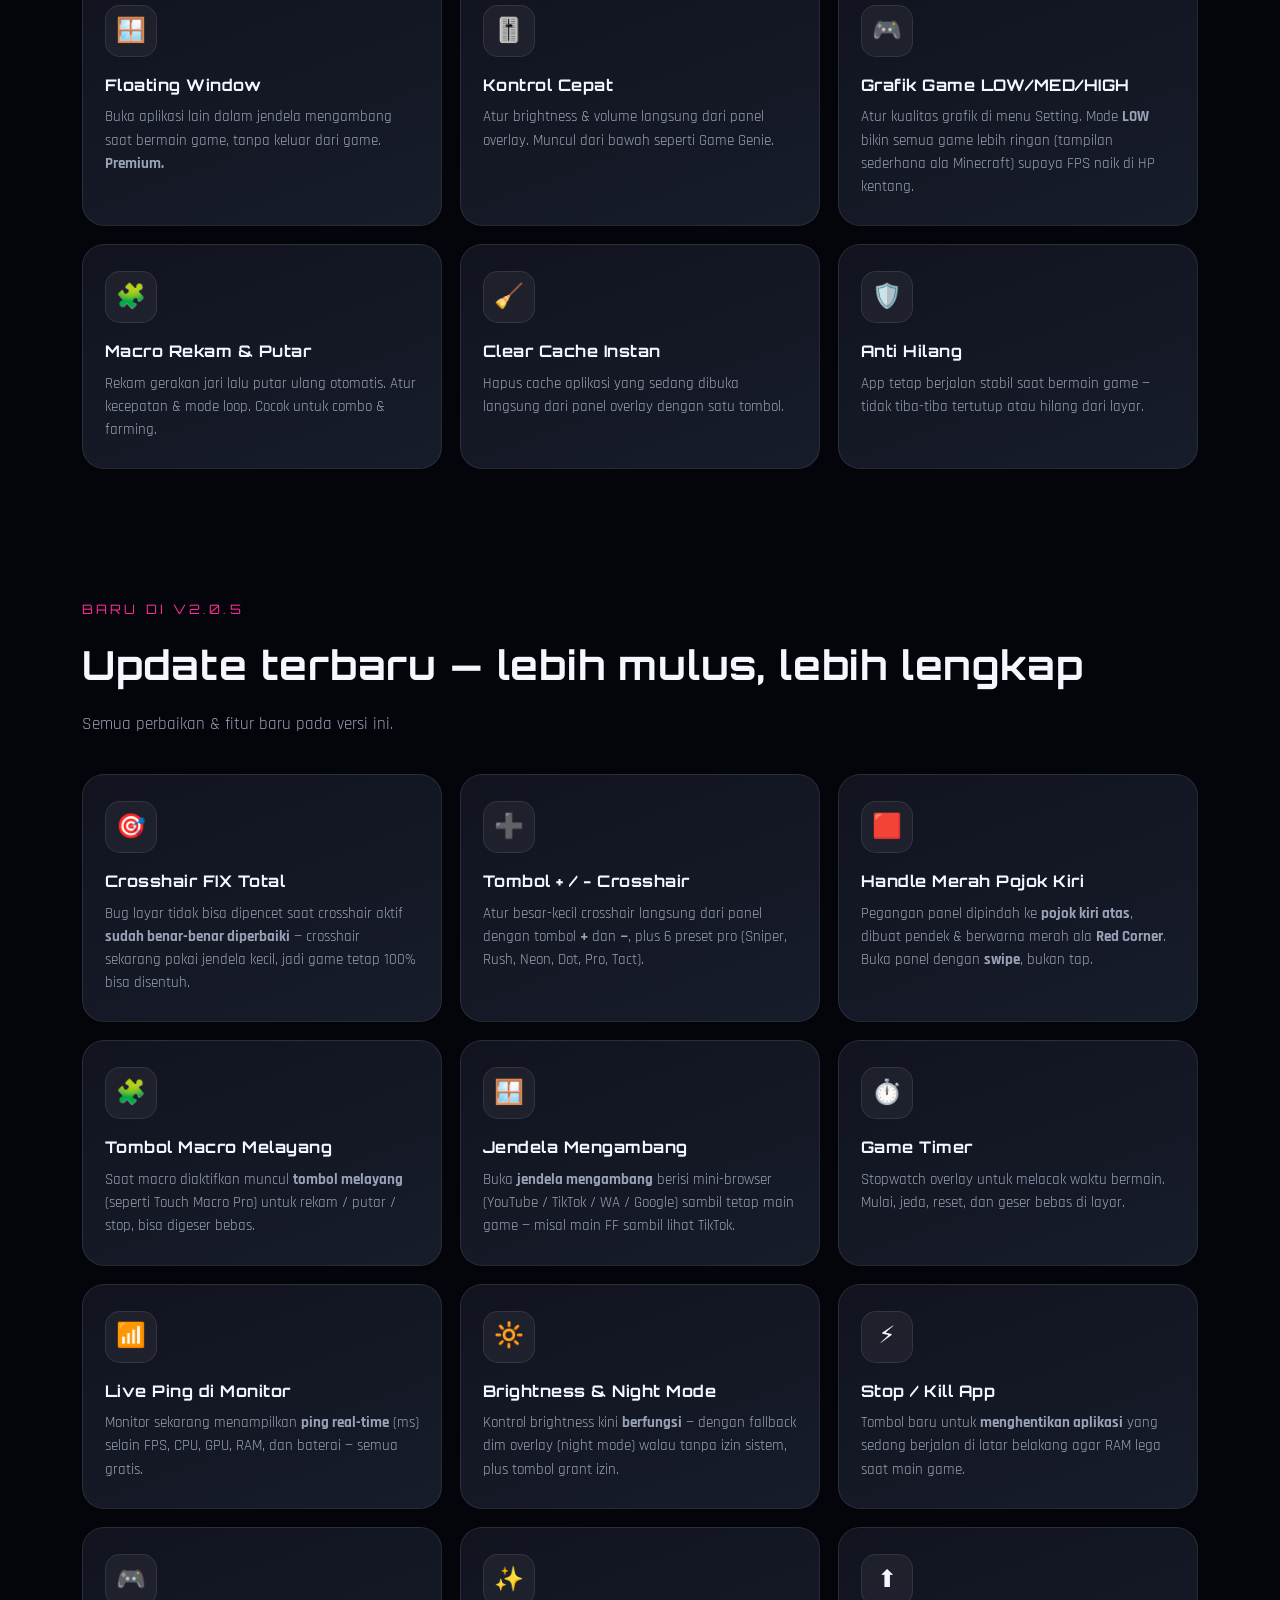
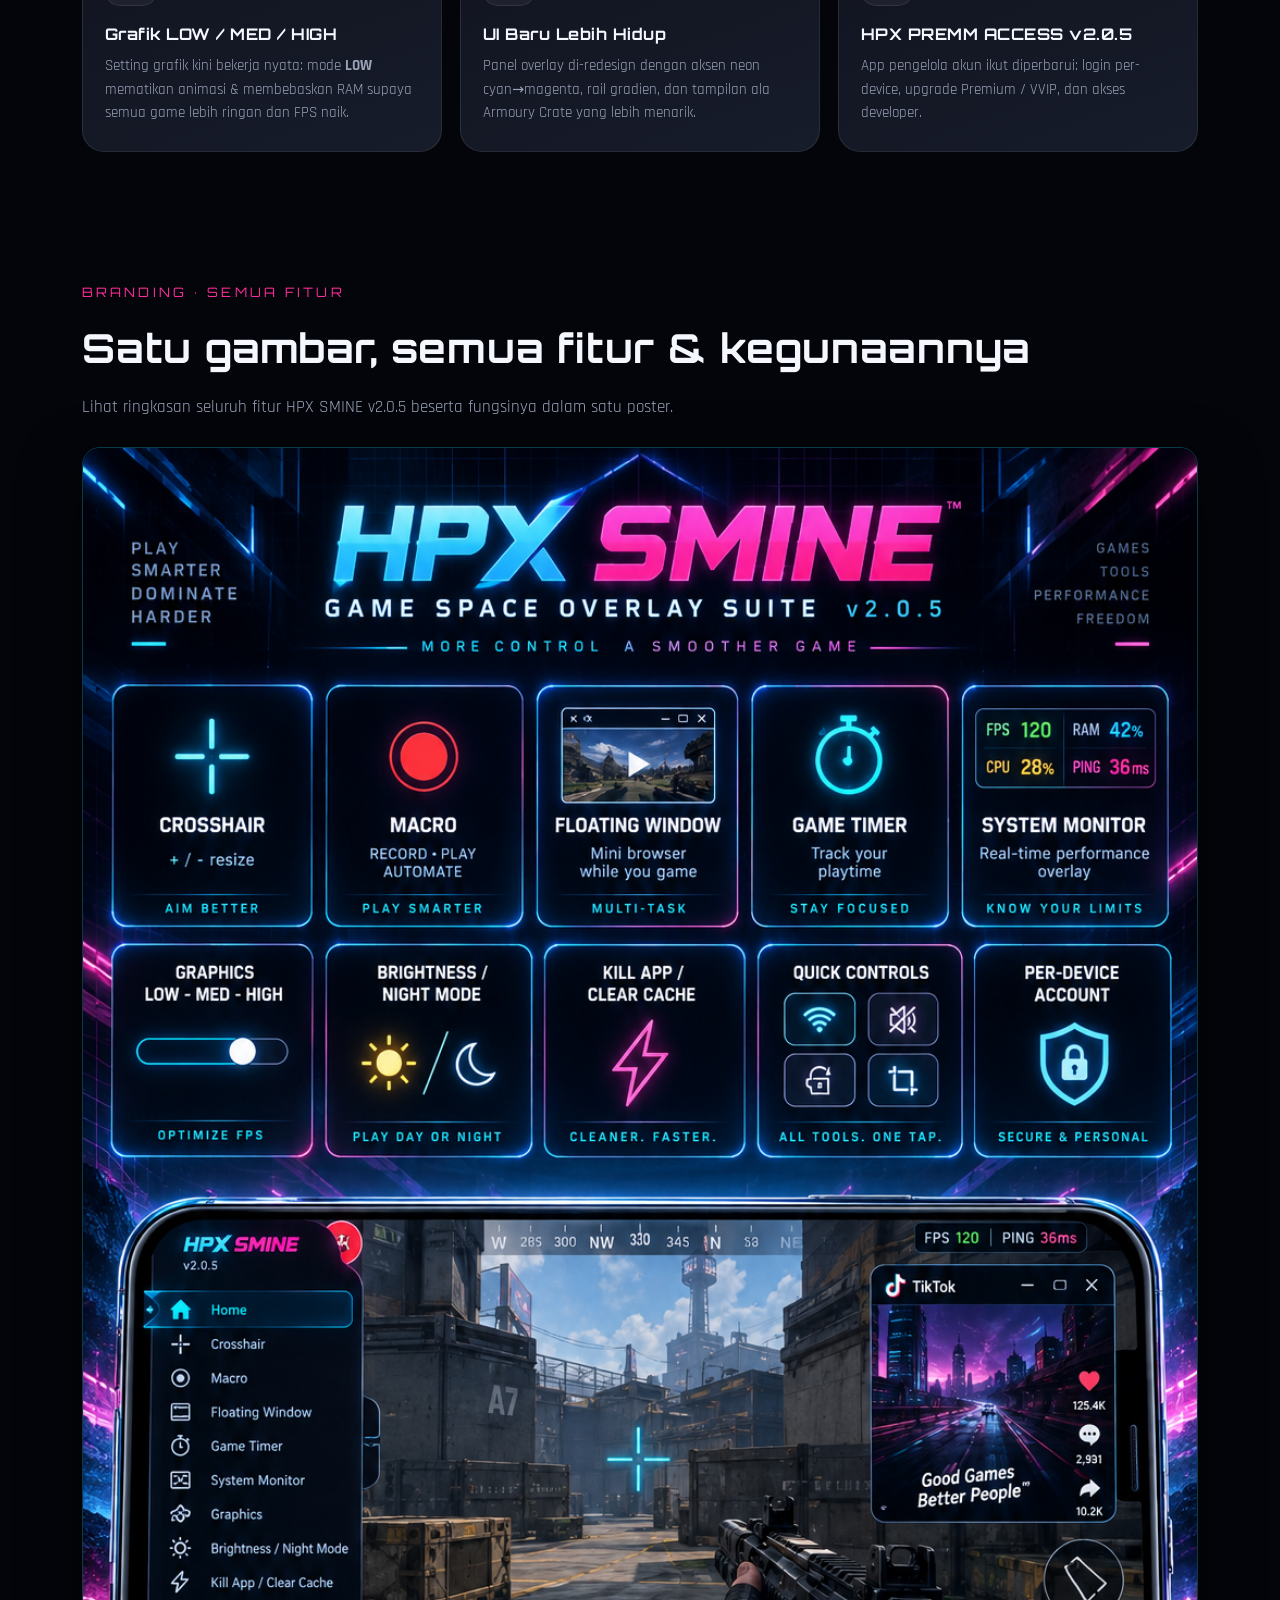
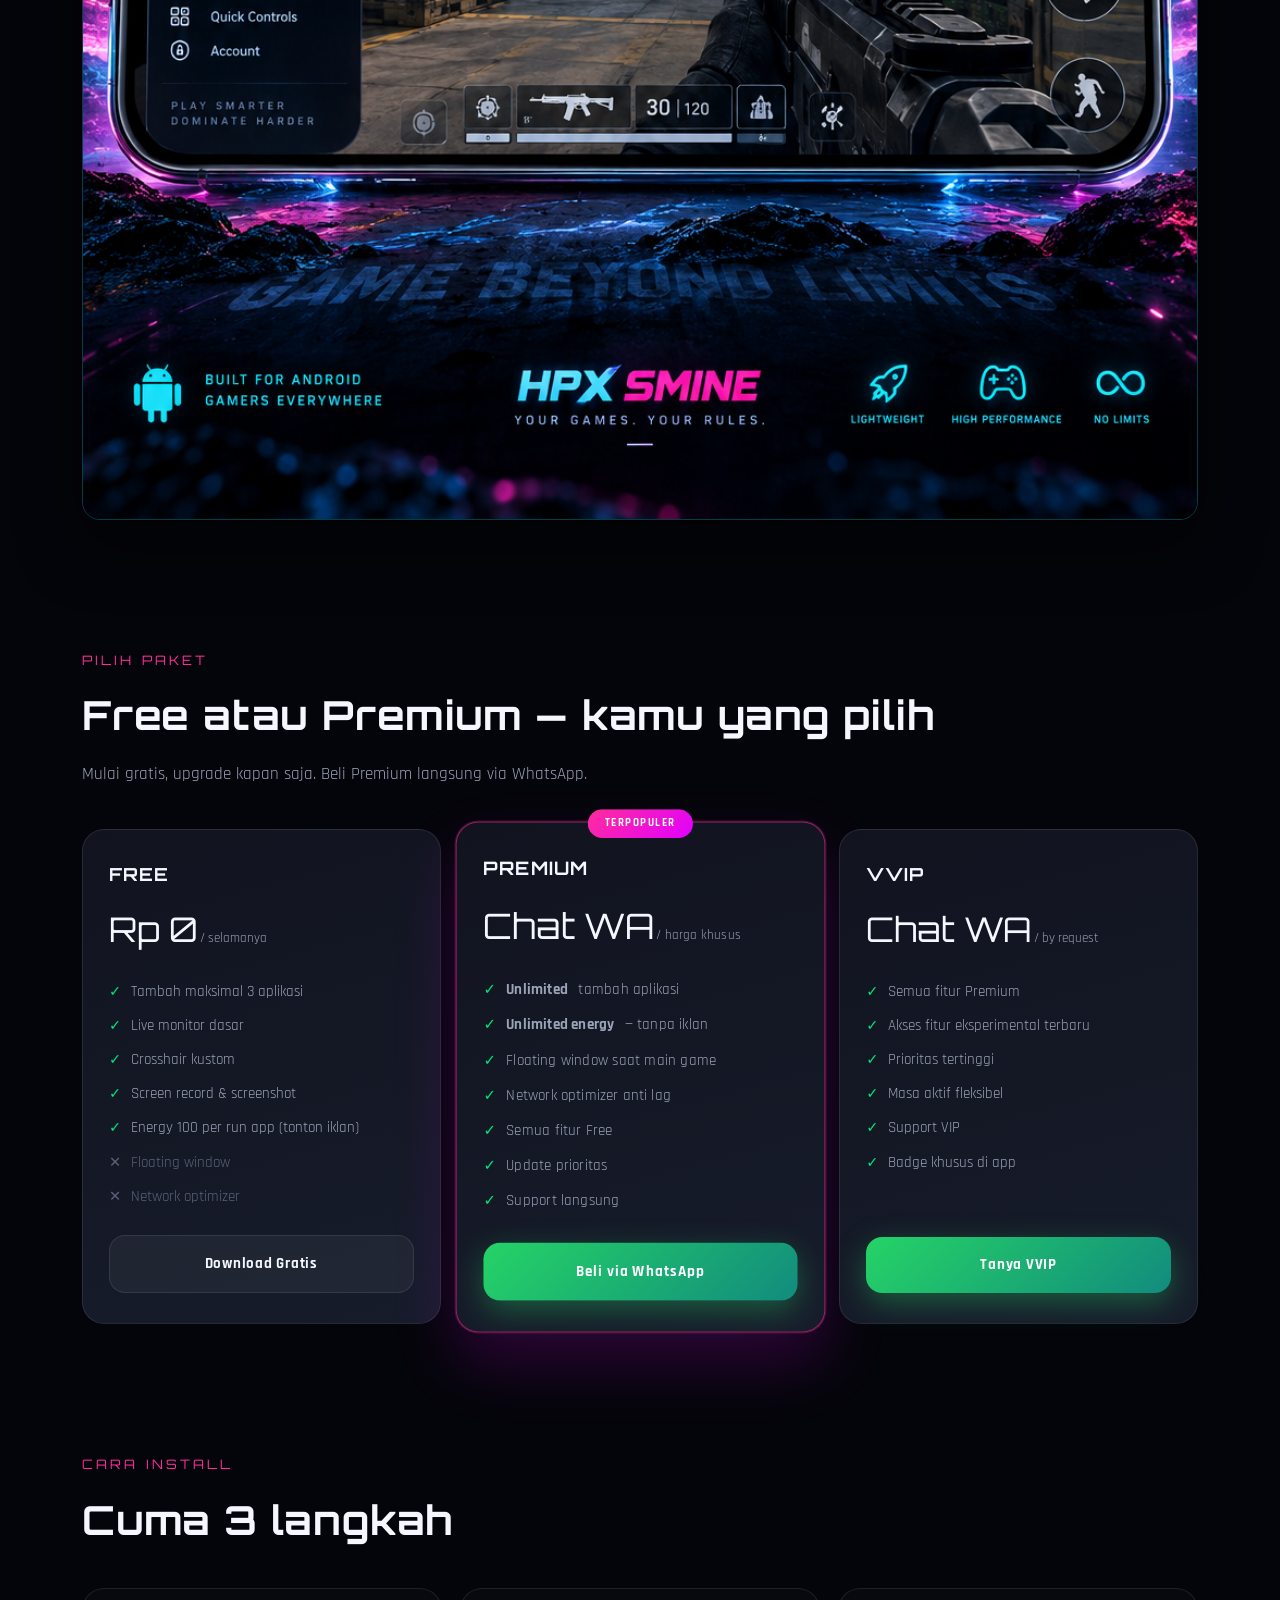
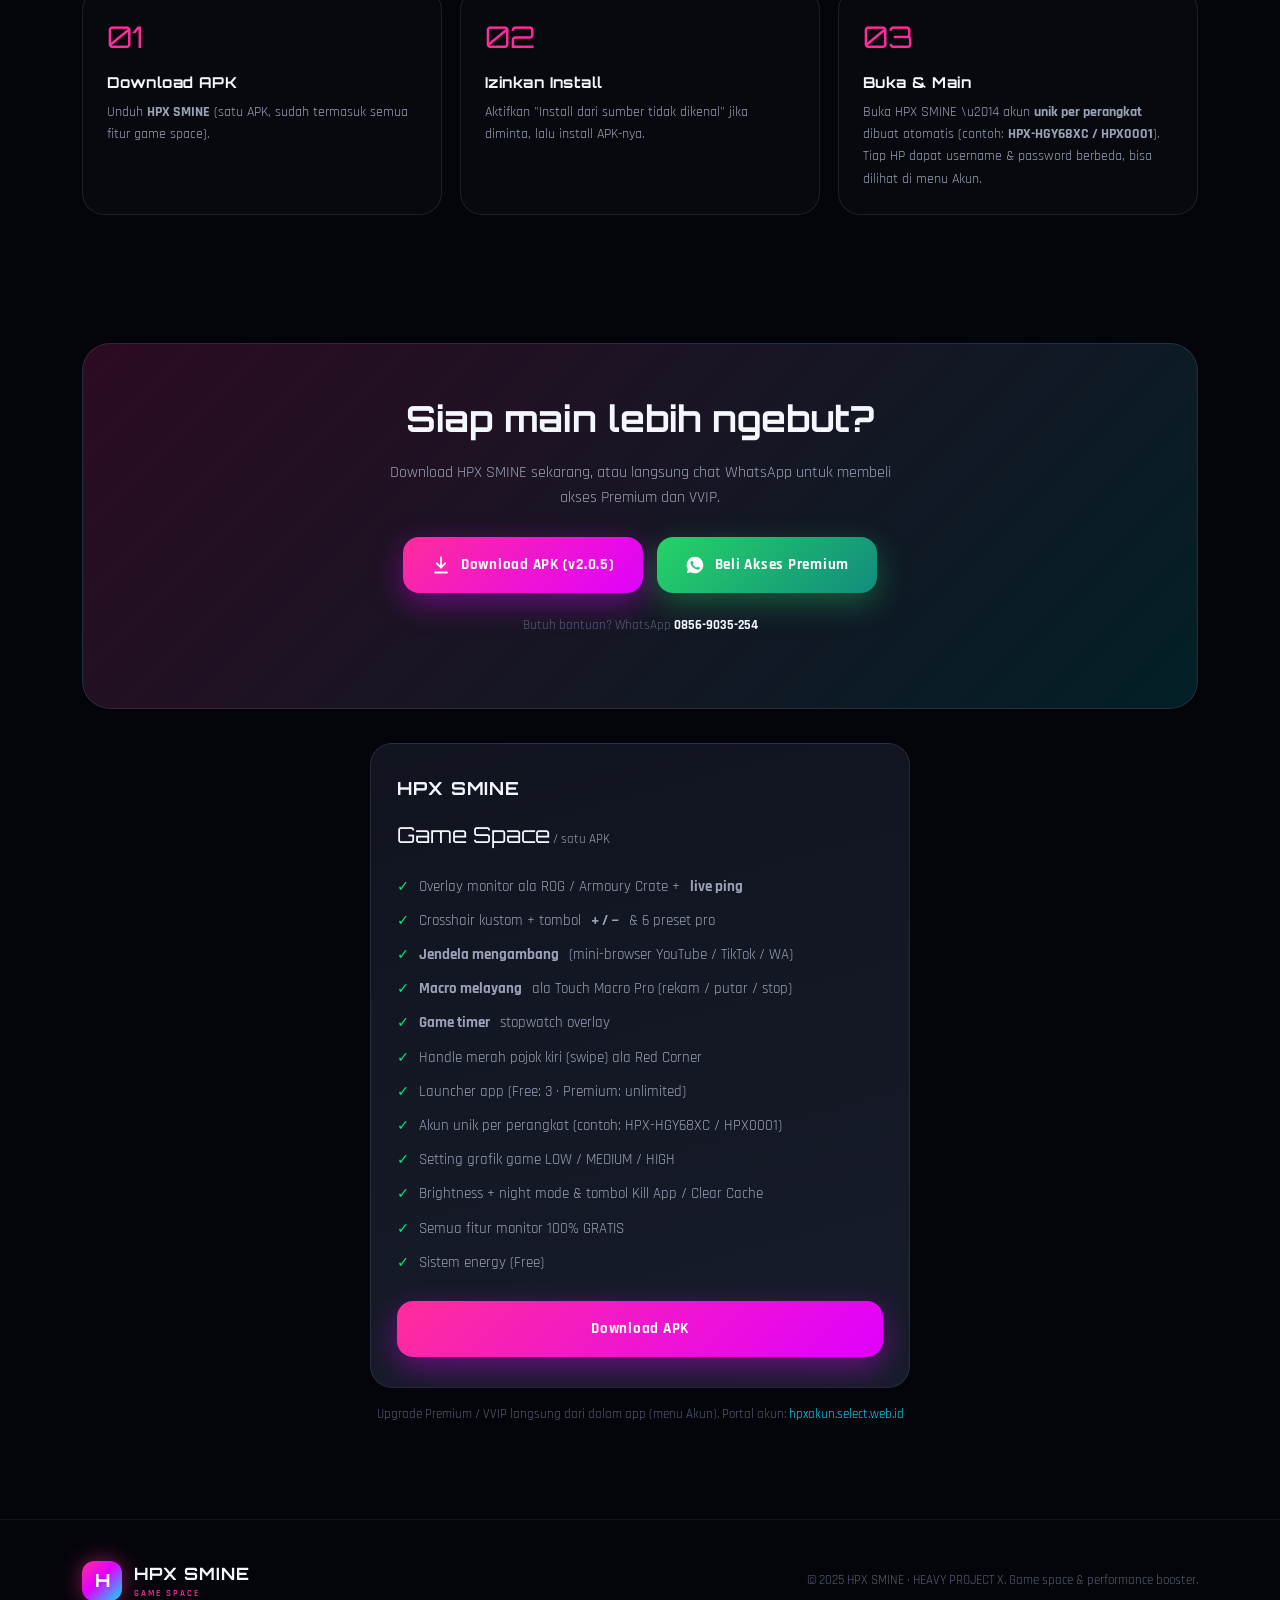
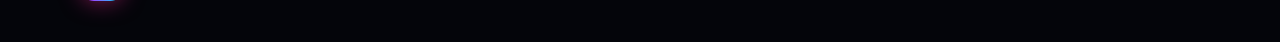
==== commit 6e249b75: "Add functional 'Buat Akun' (create account) web page matching app account algorithm; add Buat Akun n" ====
--- a/docs/index.html
+++ b/docs/index.html
@@ -24,6 +24,7 @@
       <a href="#premium">Premium</a>
       <a href="#install">Cara Install</a>
       <a href="account.html">Akun</a>
+      <a href="create-akun.html">Buat Akun</a>
       <a href="#download">Download</a>
     </div>
     <a class="nav-cta" href="#download">Download APK</a>
@@ -44,6 +45,10 @@
         <a class="btn btn-wa" href="https://wa.me/628569035254?text=Halo%20saya%20mau%20beli%20akses%20Premium%20HPX%20SMINE" target="_blank" rel="noopener">
           <svg viewBox="0 0 24 24" fill="currentColor"><path d="M12 2a10 10 0 0 0-8.6 15.1L2 22l5-1.3A10 10 0 1 0 12 2Zm5.6 14.2c-.2.6-1.3 1.2-1.8 1.2-.5.1-1.1.1-1.7-.1-.4-.1-.9-.3-1.6-.6-2.8-1.2-4.6-4-4.7-4.2-.1-.2-1.1-1.5-1.1-2.8 0-1.3.7-2 .9-2.2.2-.3.5-.3.7-.3h.5c.2 0 .4 0 .6.5l.8 2c.1.2.1.3 0 .5l-.4.5-.3.3c-.1.1-.2.3-.1.5.2.3.8 1.3 1.7 2.1 1.2 1 2.1 1.4 2.4 1.5.2.1.4.1.5-.1l.6-.7c.2-.2.3-.2.5-.1l2 .9c.2.1.4.2.4.3.1.2.1.7-.1 1.3Z"/></svg>
           Beli Premium
+        </a>
+        <a class="btn btn-ghost" href="create-akun.html">
+          <svg viewBox="0 0 24 24" fill="none" stroke="currentColor" stroke-width="2.2" stroke-linecap="round" stroke-linejoin="round"><circle cx="12" cy="8" r="4"/><path d="M4 21v-1a7 7 0 0 1 14 0v1"/></svg>
+          Buat Akun Gratis
         </a>
       </div>
       <div class="meta-row">
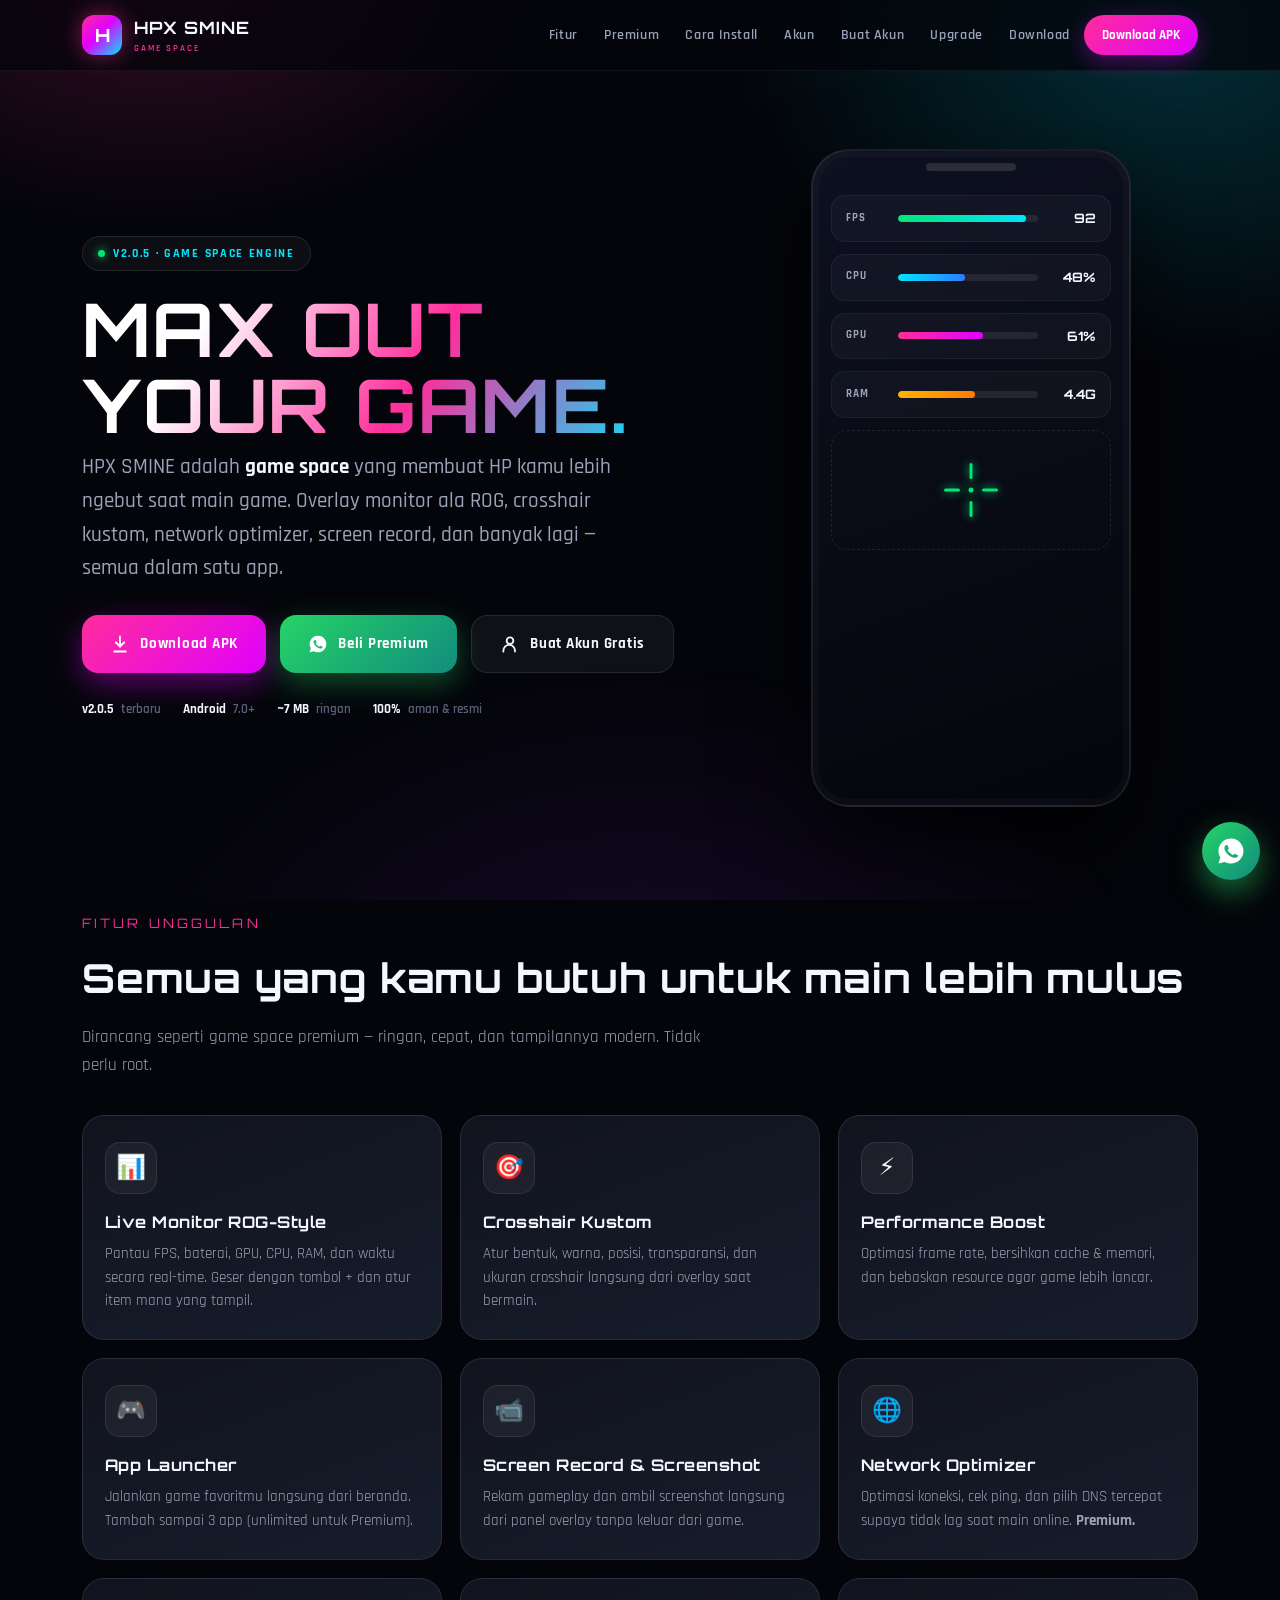
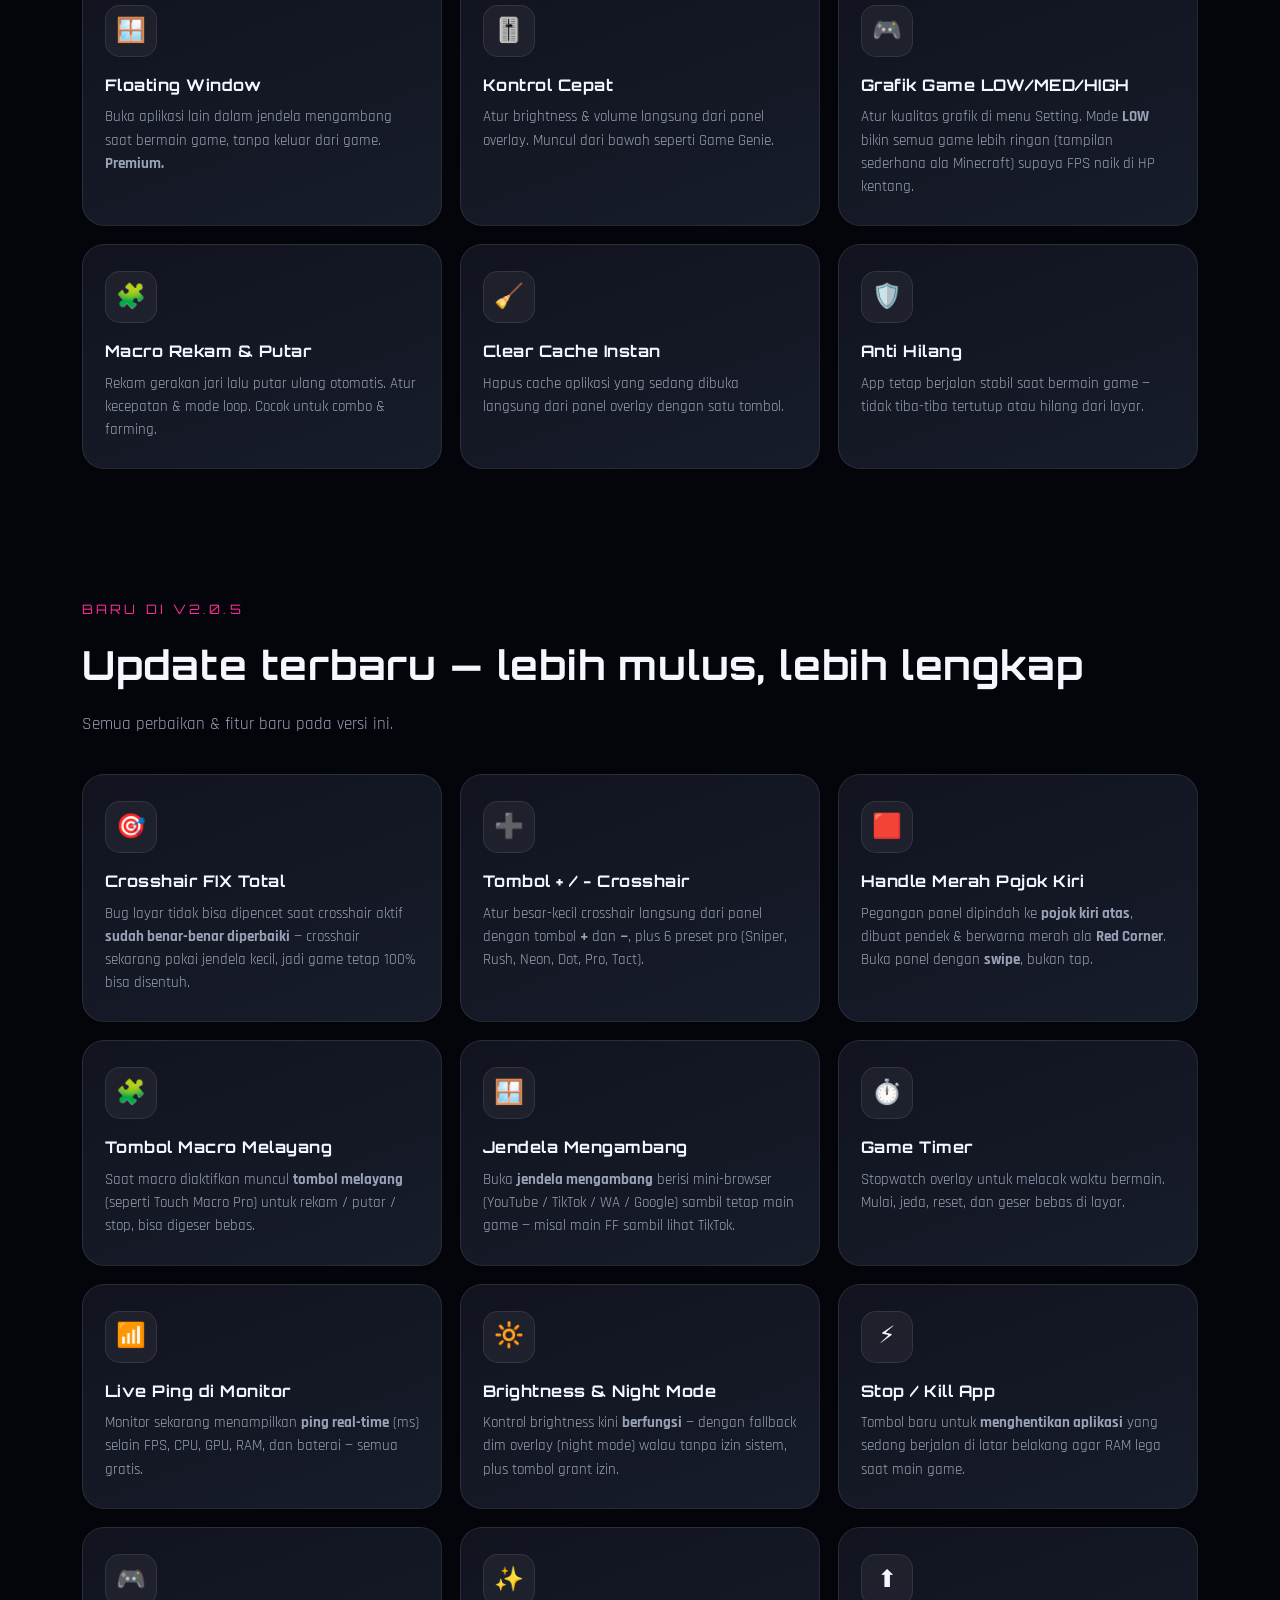
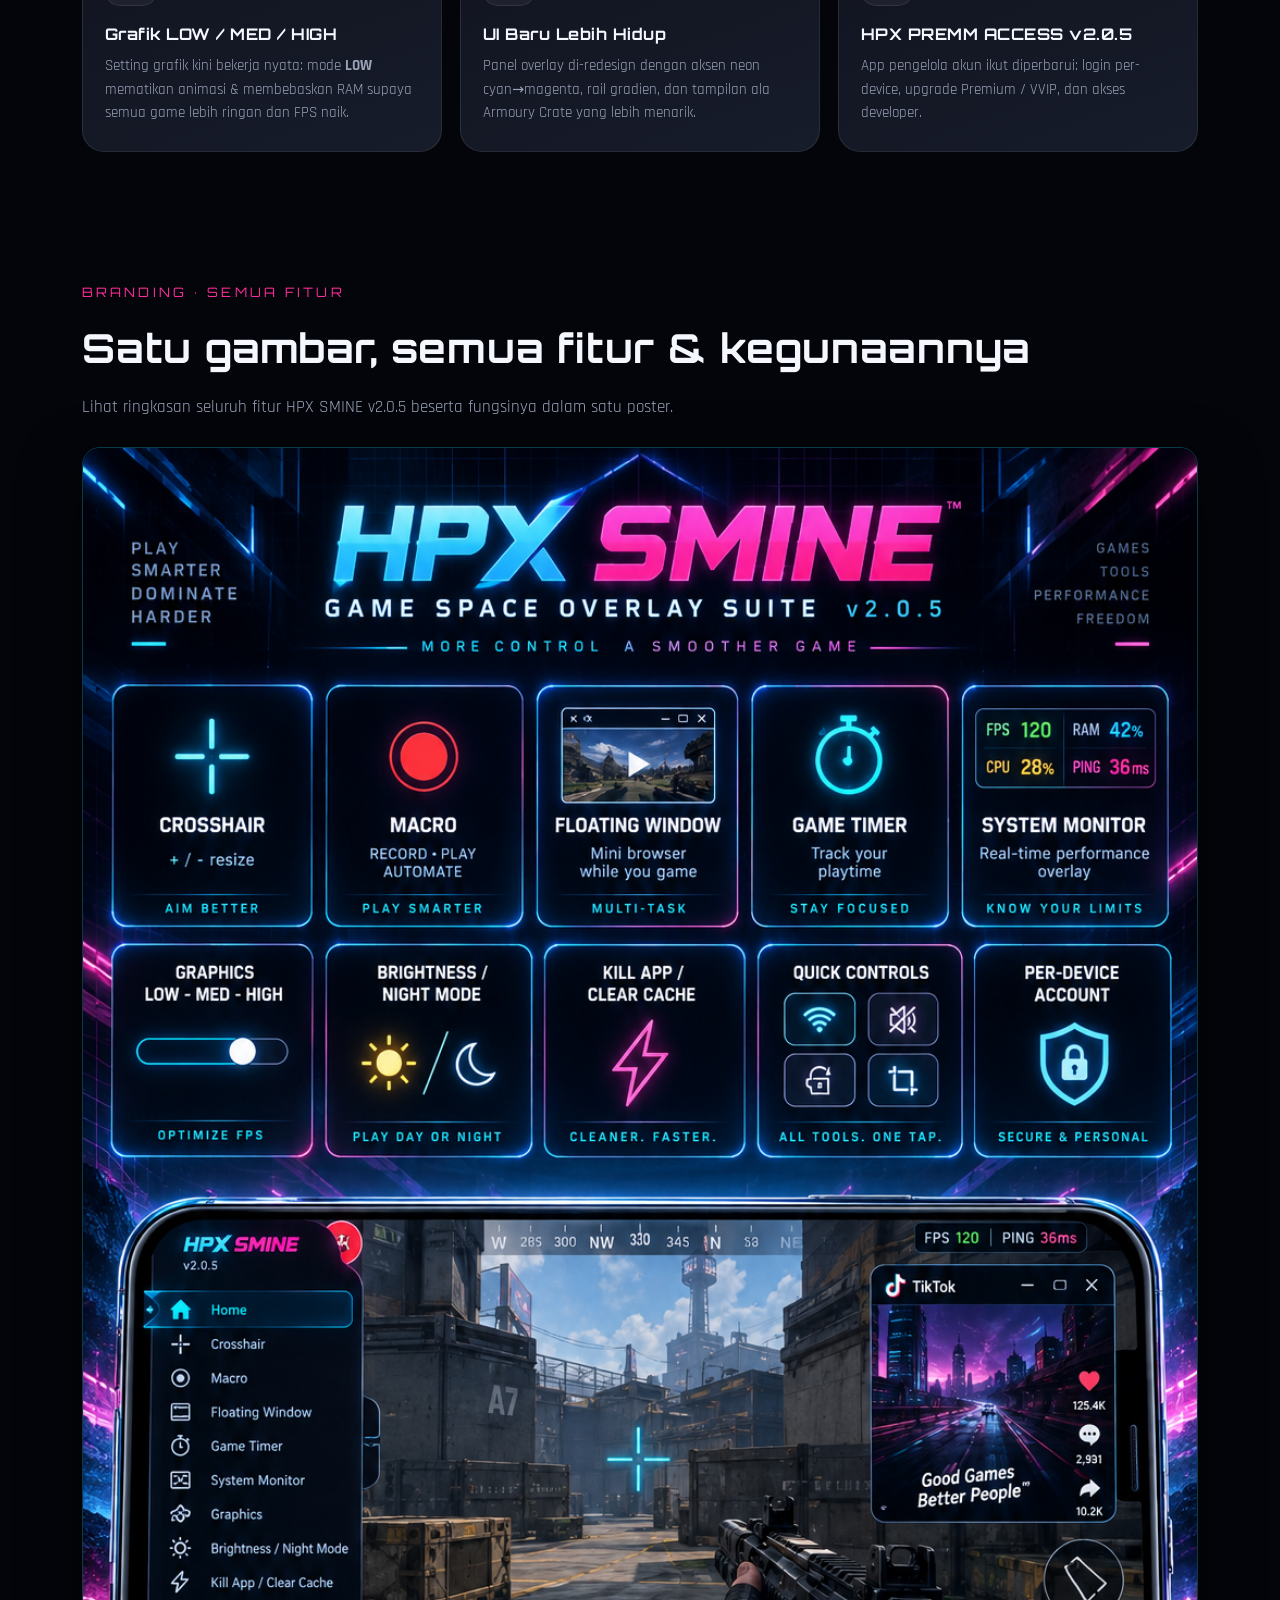
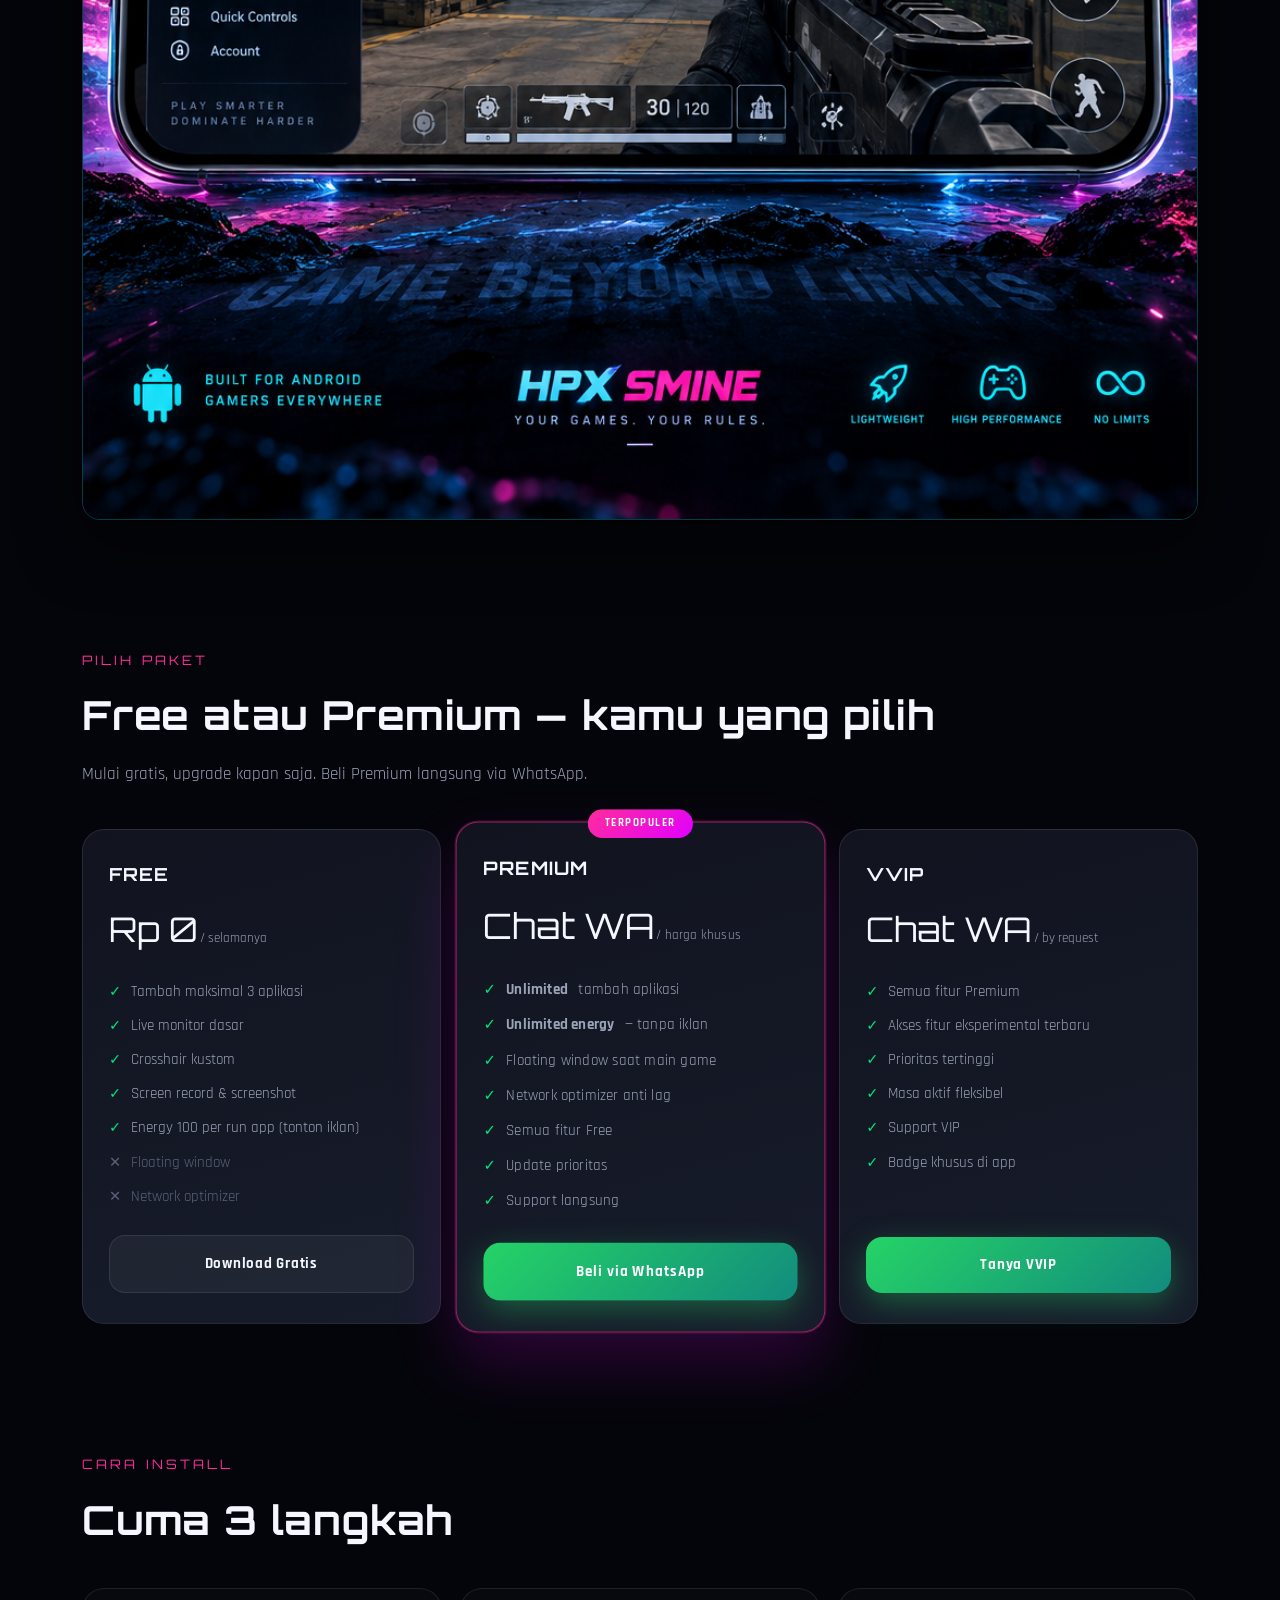
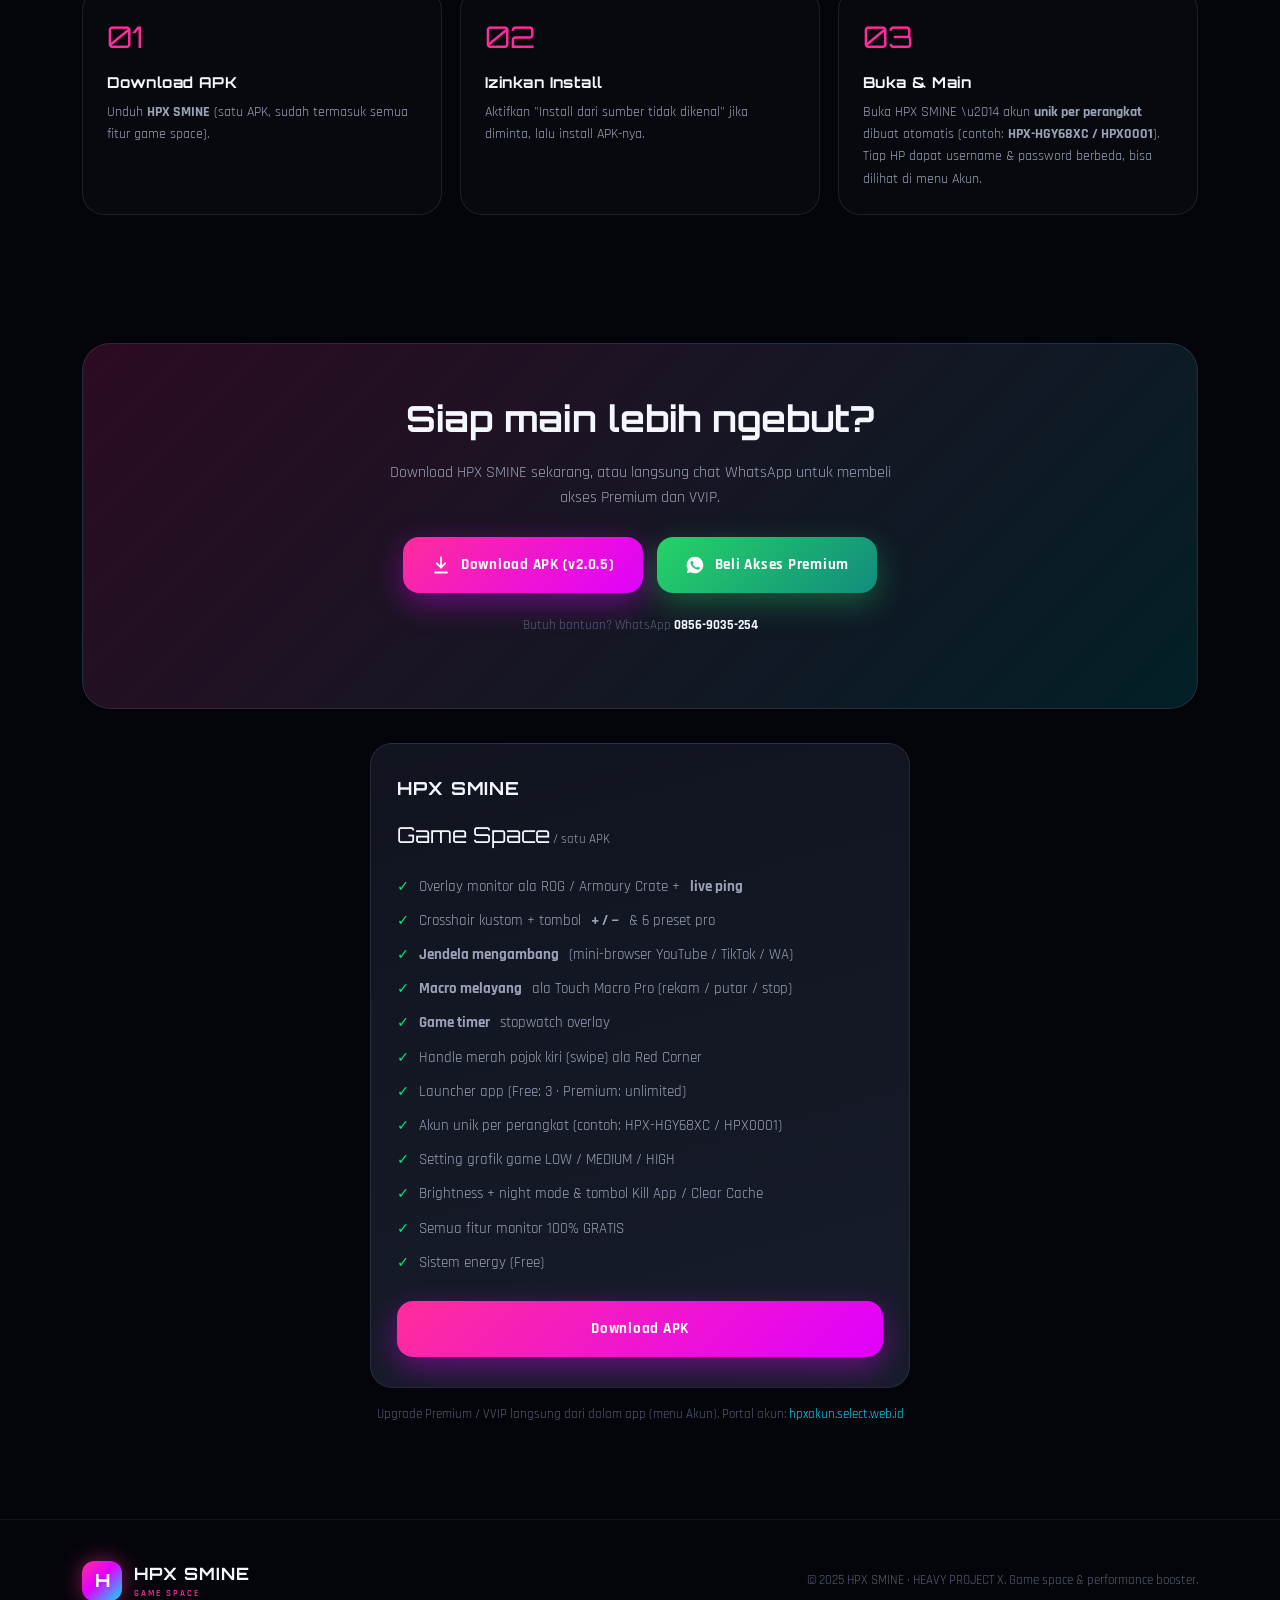
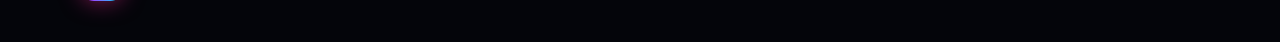
==== commit dc47e75c: "Add functional 'Upgrade Akun' web page (FREE -> Premium/VVIP): tier + duration picker, autofill from" ====
--- a/docs/index.html
+++ b/docs/index.html
@@ -25,6 +25,7 @@
       <a href="#install">Cara Install</a>
       <a href="account.html">Akun</a>
       <a href="create-akun.html">Buat Akun</a>
+      <a href="upgrade.html">Upgrade</a>
       <a href="#download">Download</a>
     </div>
     <a class="nav-cta" href="#download">Download APK</a>
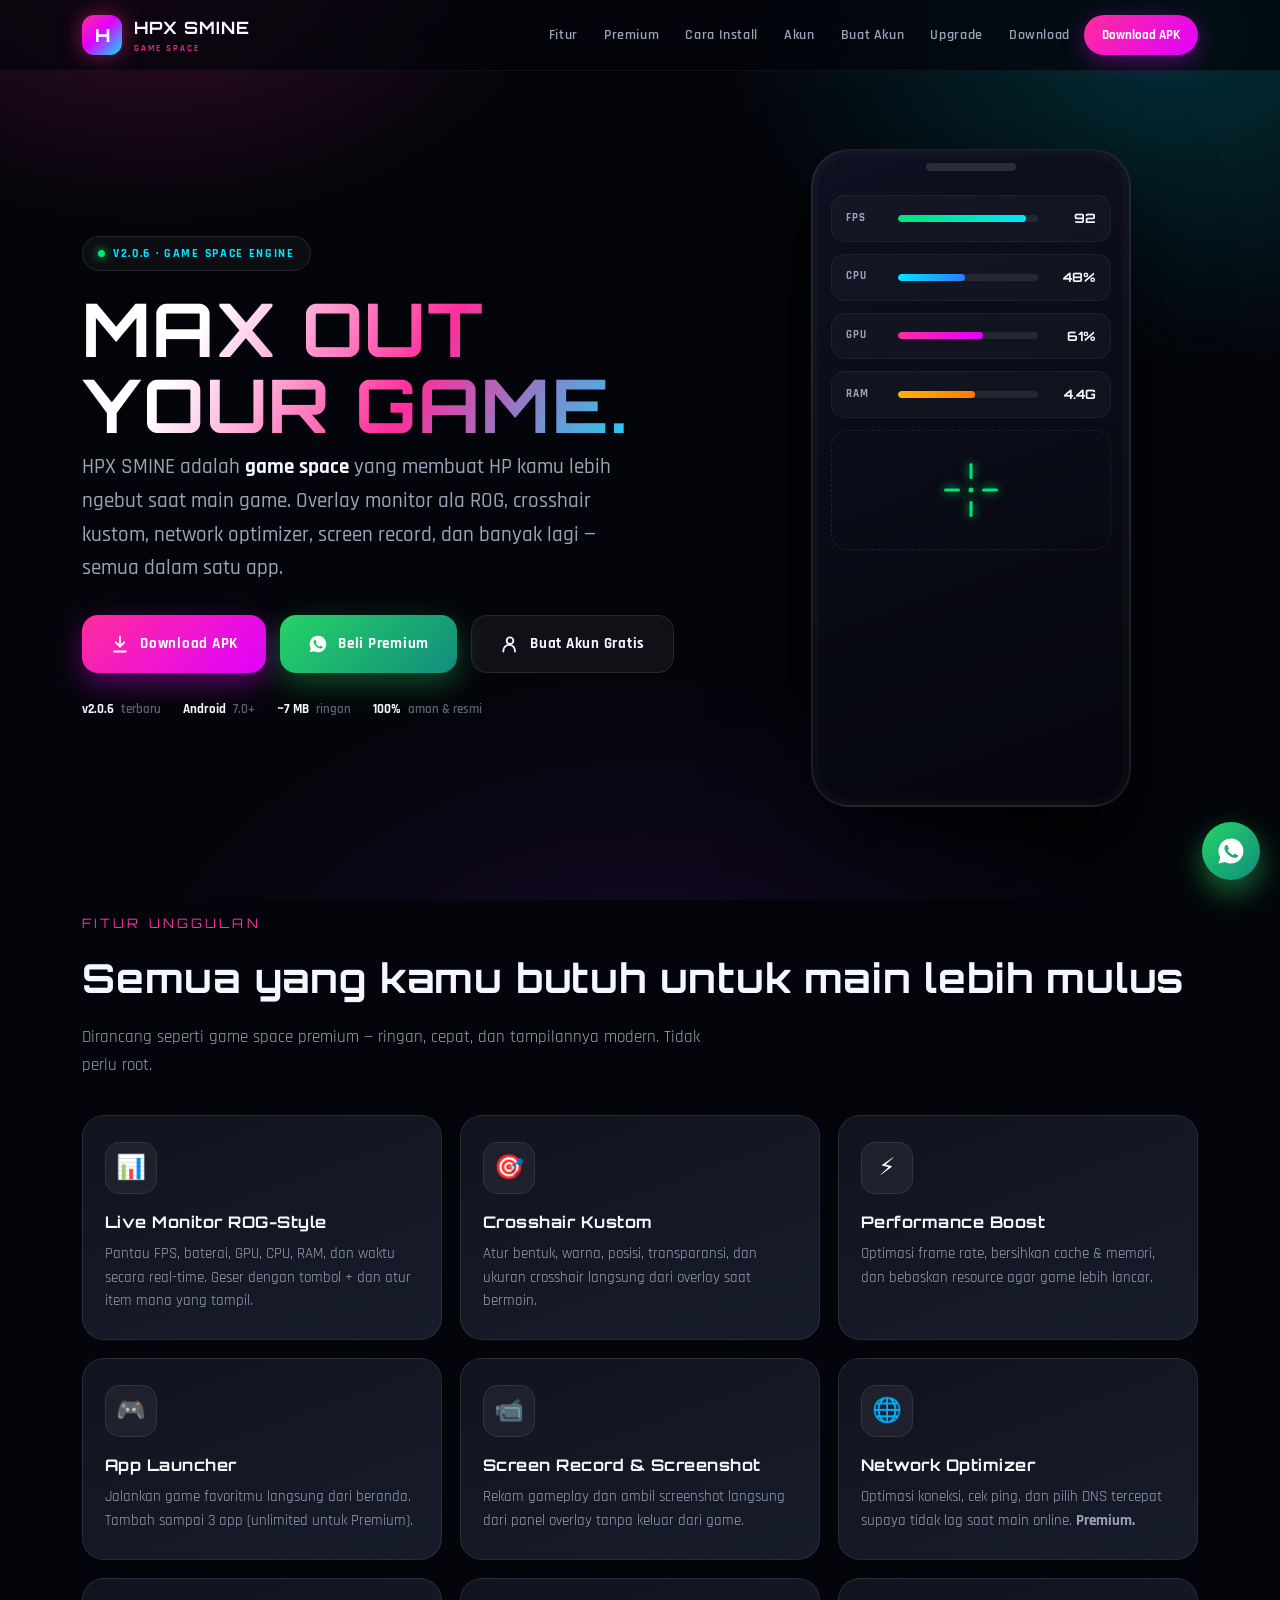
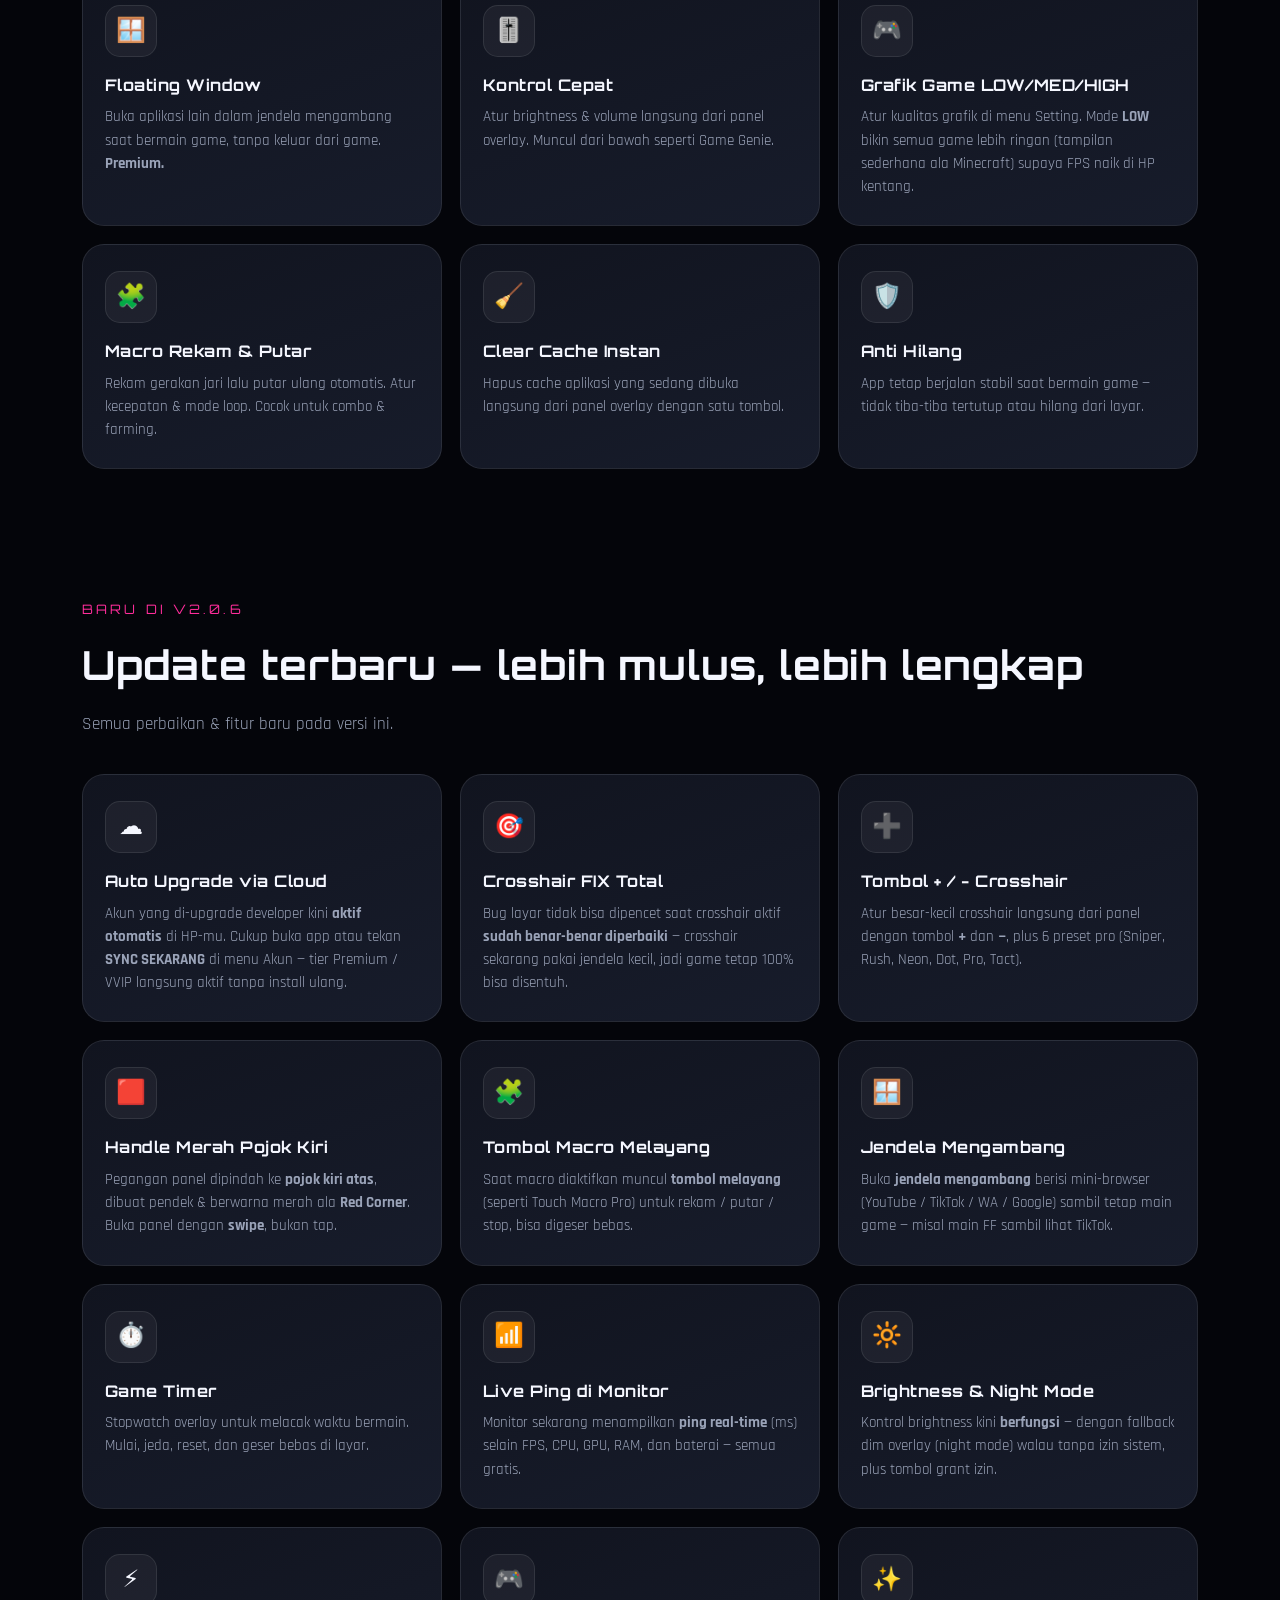
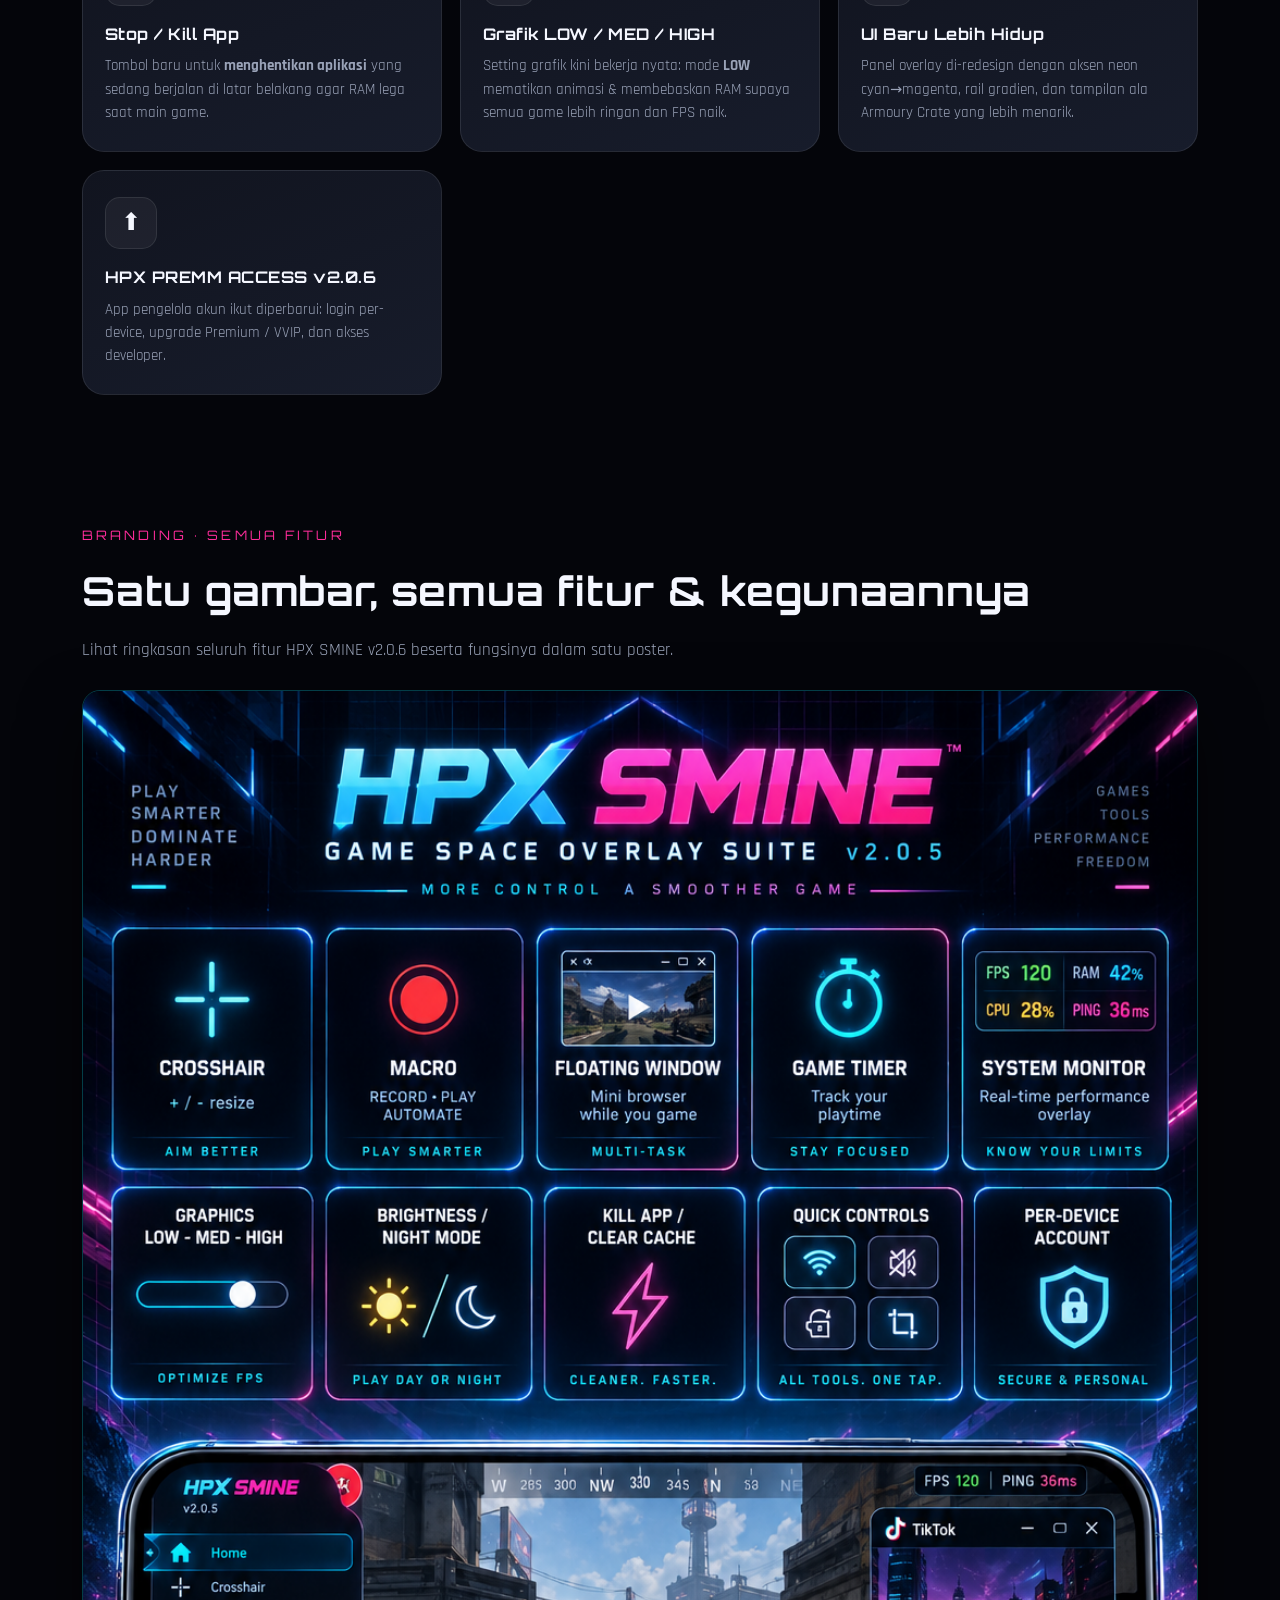
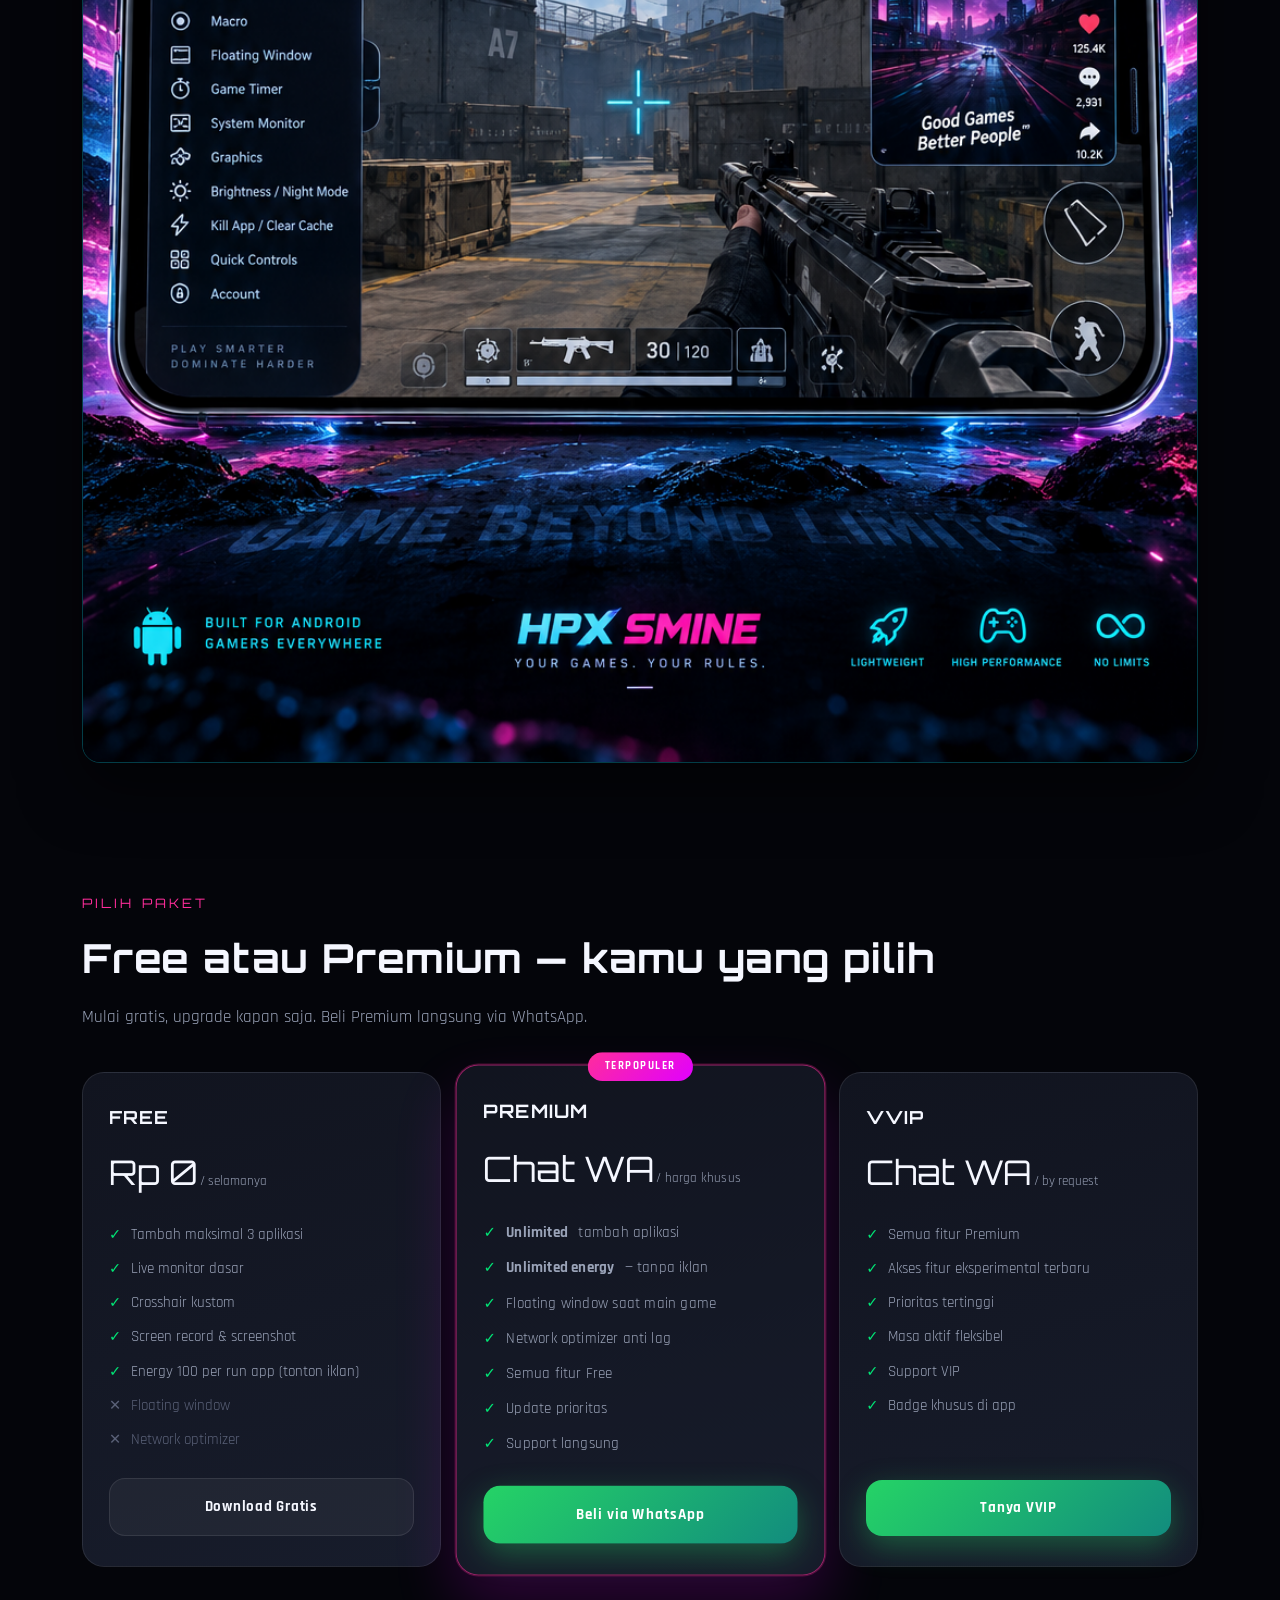
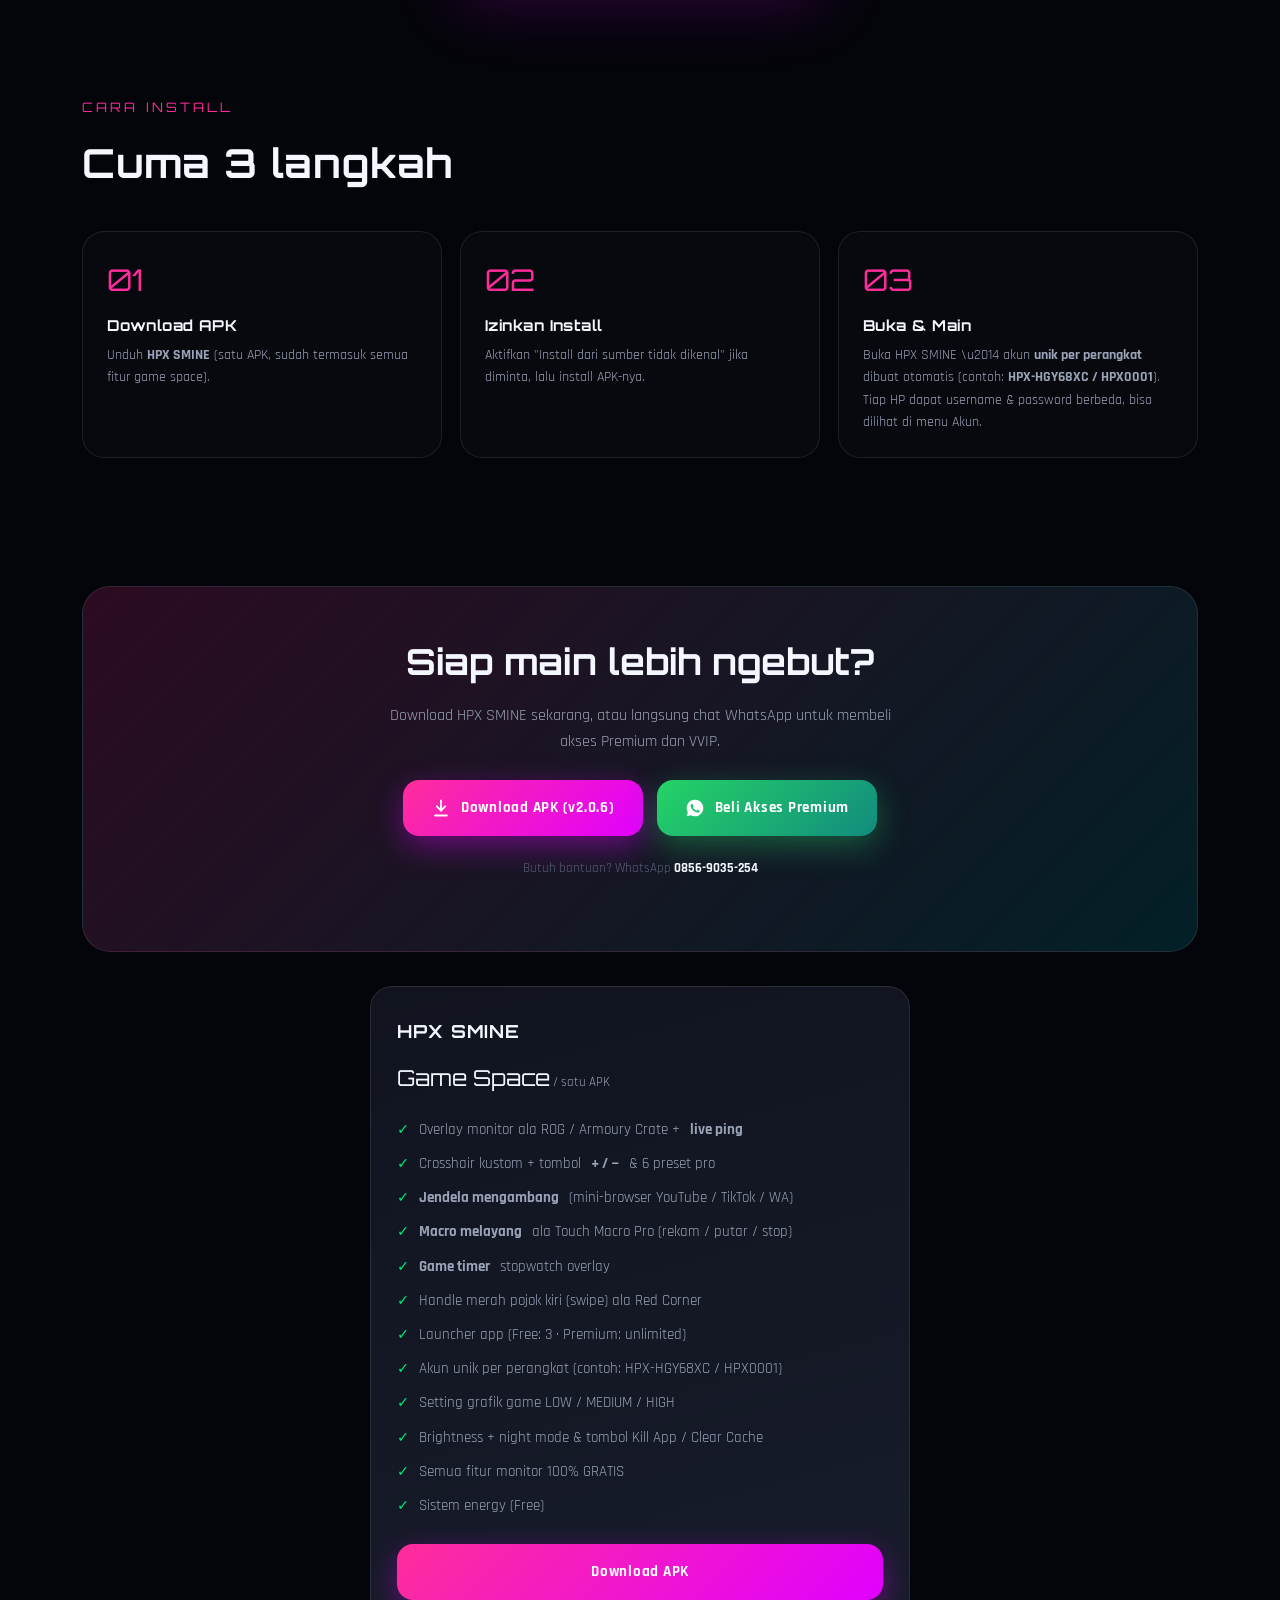
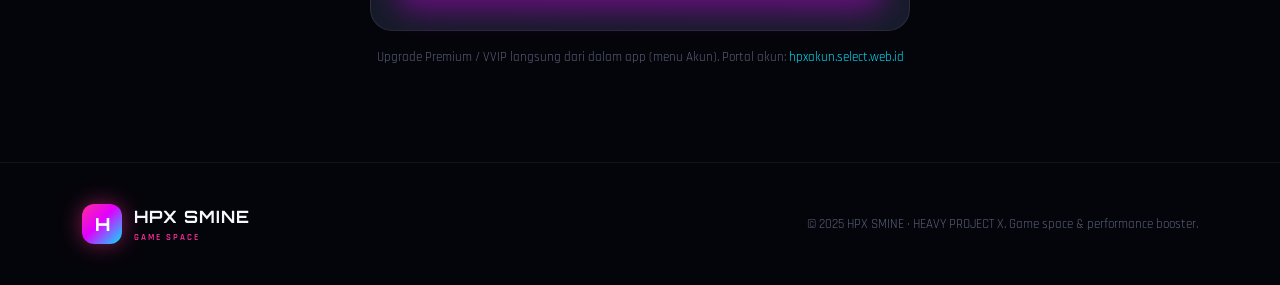
==== commit 57cab9a2: "HPX SMINE v2.0.6: private developer panel (dev.html) + cloud upgrade registry (registry.json) + app-" ====
--- a/docs/index.html
+++ b/docs/index.html
@@ -35,7 +35,7 @@
 <header class="hero" id="top">
   <div class="wrap hero-grid">
     <div>
-      <span class="pill"><span class="dot"></span> v2.0.5 &middot; Game Space Engine</span>
+      <span class="pill"><span class="dot"></span> v2.0.6 &middot; Game Space Engine</span>
       <h1 class="title">MAX OUT<br/>YOUR GAME.</h1>
       <p class="subtitle">HPX SMINE adalah <b>game space</b> yang membuat HP kamu lebih ngebut saat main game. Overlay monitor ala ROG, crosshair kustom, network optimizer, screen record, dan banyak lagi — semua dalam satu app.</p>
       <div class="cta-row">
@@ -53,7 +53,7 @@
         </a>
       </div>
       <div class="meta-row">
-        <span><span class="k">v2.0.5</span> terbaru</span>
+        <span><span class="k">v2.0.6</span> terbaru</span>
         <span><span class="k">Android</span> 7.0+</span>
         <span><span class="k">~7 MB</span> ringan</span>
         <span><span class="k">100%</span> aman &amp; resmi</span>
@@ -101,10 +101,11 @@
 
 <section id="whatsnew">
   <div class="wrap">
-    <span class="eyebrow">Baru di v2.0.5</span>
+    <span class="eyebrow">Baru di v2.0.6</span>
     <h2 class="head">Update terbaru — lebih mulus, lebih lengkap</h2>
     <p class="lead">Semua perbaikan & fitur baru pada versi ini.</p>
     <div class="grid cols-3">
+      <div class="card"><div class="ic">☁️</div><h3>Auto Upgrade via Cloud</h3><p>Akun yang di-upgrade developer kini <b>aktif otomatis</b> di HP-mu. Cukup buka app atau tekan <b>SYNC SEKARANG</b> di menu Akun — tier Premium / VVIP langsung aktif tanpa install ulang.</p></div>
       <div class="card"><div class="ic">🎯</div><h3>Crosshair FIX Total</h3><p>Bug layar tidak bisa dipencet saat crosshair aktif <b>sudah benar-benar diperbaiki</b> — crosshair sekarang pakai jendela kecil, jadi game tetap 100% bisa disentuh.</p></div>
       <div class="card"><div class="ic">➕</div><h3>Tombol + / − Crosshair</h3><p>Atur besar-kecil crosshair langsung dari panel dengan tombol <b>+</b> dan <b>−</b>, plus 6 preset pro (Sniper, Rush, Neon, Dot, Pro, Tact).</p></div>
       <div class="card"><div class="ic">🟥</div><h3>Handle Merah Pojok Kiri</h3><p>Pegangan panel dipindah ke <b>pojok kiri atas</b>, dibuat pendek & berwarna merah ala <b>Red Corner</b>. Buka panel dengan <b>swipe</b>, bukan tap.</p></div>
@@ -116,7 +117,7 @@
       <div class="card"><div class="ic">⚡</div><h3>Stop / Kill App</h3><p>Tombol baru untuk <b>menghentikan aplikasi</b> yang sedang berjalan di latar belakang agar RAM lega saat main game.</p></div>
       <div class="card"><div class="ic">🎮</div><h3>Grafik LOW / MED / HIGH</h3><p>Setting grafik kini bekerja nyata: mode <b>LOW</b> mematikan animasi & membebaskan RAM supaya semua game lebih ringan dan FPS naik.</p></div>
       <div class="card"><div class="ic">✨</div><h3>UI Baru Lebih Hidup</h3><p>Panel overlay di-redesign dengan aksen neon cyan→magenta, rail gradien, dan tampilan ala Armoury Crate yang lebih menarik.</p></div>
-      <div class="card"><div class="ic">⬆️</div><h3>HPX PREMM ACCESS v2.0.5</h3><p>App pengelola akun ikut diperbarui: login per-device, upgrade Premium / VVIP, dan akses developer.</p></div>
+      <div class="card"><div class="ic">⬆️</div><h3>HPX PREMM ACCESS v2.0.6</h3><p>App pengelola akun ikut diperbarui: login per-device, upgrade Premium / VVIP, dan akses developer.</p></div>
     </div>
   </div>
 </section>
@@ -125,9 +126,9 @@
   <div class="wrap">
     <span class="eyebrow">Branding &middot; Semua Fitur</span>
     <h2 class="head">Satu gambar, semua fitur &amp; kegunaannya</h2>
-    <p class="lead">Lihat ringkasan seluruh fitur HPX SMINE v2.0.5 beserta fungsinya dalam satu poster.</p>
+    <p class="lead">Lihat ringkasan seluruh fitur HPX SMINE v2.0.6 beserta fungsinya dalam satu poster.</p>
     <div style="margin-top:26px;border-radius:18px;overflow:hidden;border:1px solid rgba(0,229,255,.25);box-shadow:0 24px 60px rgba(0,0,0,.55)">
-      <img src="hpx-features-v2.0.5.png" alt="HPX SMINE v2.0.5 — semua fitur dan kegunaannya" style="display:block;width:100%;height:auto" loading="lazy" />
+      <img src="hpx-features-v2.0.6.png" alt="HPX SMINE v2.0.6 — semua fitur dan kegunaannya" style="display:block;width:100%;height:auto" loading="lazy" />
     </div>
   </div>
 </section>
@@ -205,9 +206,9 @@
       <h2>Siap main lebih ngebut?</h2>
       <p>Download HPX SMINE sekarang, atau langsung chat WhatsApp untuk membeli akses Premium dan VVIP.</p>
       <div class="cta-row">
-        <a class="btn btn-primary" href="https://github.com/groo65599-cyber/HEAVYy_PROJECT-X/releases/download/v2.0.5/HPX-SMINE-v2.0.5.apk" download>
+        <a class="btn btn-primary" href="https://github.com/groo65599-cyber/HEAVYy_PROJECT-X/releases/download/v2.0.6/HPX-SMINE-v2.0.6.apk" download>
           <svg viewBox="0 0 24 24" fill="none" stroke="currentColor" stroke-width="2.2" stroke-linecap="round" stroke-linejoin="round"><path d="M12 3v12"/><path d="m7 10 5 5 5-5"/><path d="M5 21h14"/></svg>
-          Download APK (v2.0.5)
+          Download APK (v2.0.6)
         </a>
         <a class="btn btn-wa" href="https://wa.me/628569035254?text=Halo%20saya%20mau%20beli%20akses%20Premium%20HPX%20SMINE" target="_blank" rel="noopener">
           <svg viewBox="0 0 24 24" fill="currentColor"><path d="M12 2a10 10 0 0 0-8.6 15.1L2 22l5-1.3A10 10 0 1 0 12 2Zm5.6 14.2c-.2.6-1.3 1.2-1.8 1.2-.5.1-1.1.1-1.7-.1-.4-.1-.9-.3-1.6-.6-2.8-1.2-4.6-4-4.7-4.2-.1-.2-1.1-1.5-1.1-2.8 0-1.3.7-2 .9-2.2.2-.3.5-.3.7-.3h.5c.2 0 .4 0 .6.5l.8 2c.1.2.1.3 0 .5l-.4.5-.3.3c-.1.1-.2.3-.1.5.2.3.8 1.3 1.7 2.1 1.2 1 2.1 1.4 2.4 1.5.2.1.4.1.5-.1l.6-.7c.2-.2.3-.2.5-.1l2 .9c.2.1.4.2.4.3.1.2.1.7-.1 1.3Z"/></svg>
@@ -235,7 +236,7 @@
         <li>Semua fitur monitor 100% GRATIS</li>
         <li>Sistem energy (Free)</li>
       </ul>
-      <a class="btn btn-primary" href="https://github.com/groo65599-cyber/HEAVYy_PROJECT-X/releases/download/v2.0.5/HPX-SMINE-v2.0.5.apk" download>Download APK</a>
+      <a class="btn btn-primary" href="https://github.com/groo65599-cyber/HEAVYy_PROJECT-X/releases/download/v2.0.6/HPX-SMINE-v2.0.6.apk" download>Download APK</a>
     </div>
     <p style="margin-top:16px;font-size:13px;color:var(--dim);text-align:center">Upgrade Premium / VVIP langsung dari dalam app (menu Akun). Portal akun: <a href="https://hpxakun.select.web.id" style="color:var(--cyan)">hpxakun.select.web.id</a></p>
   </div>
